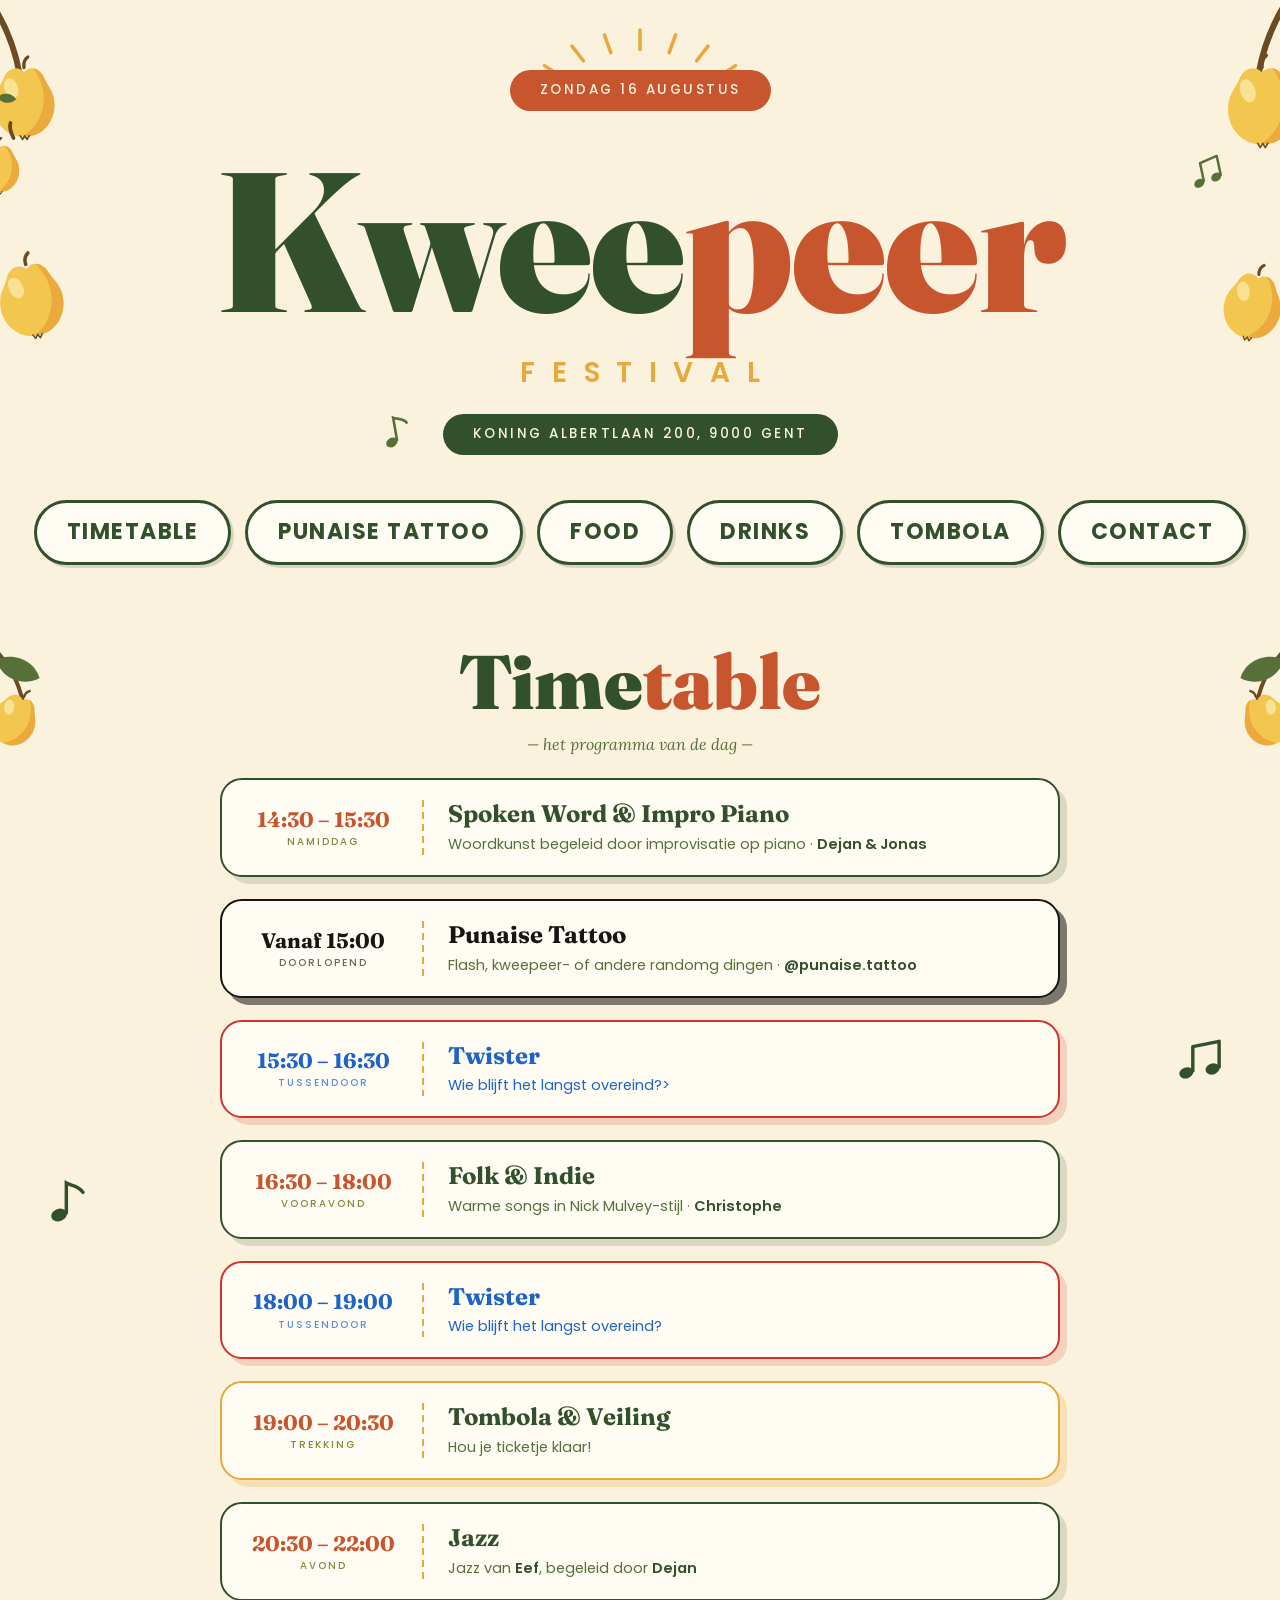
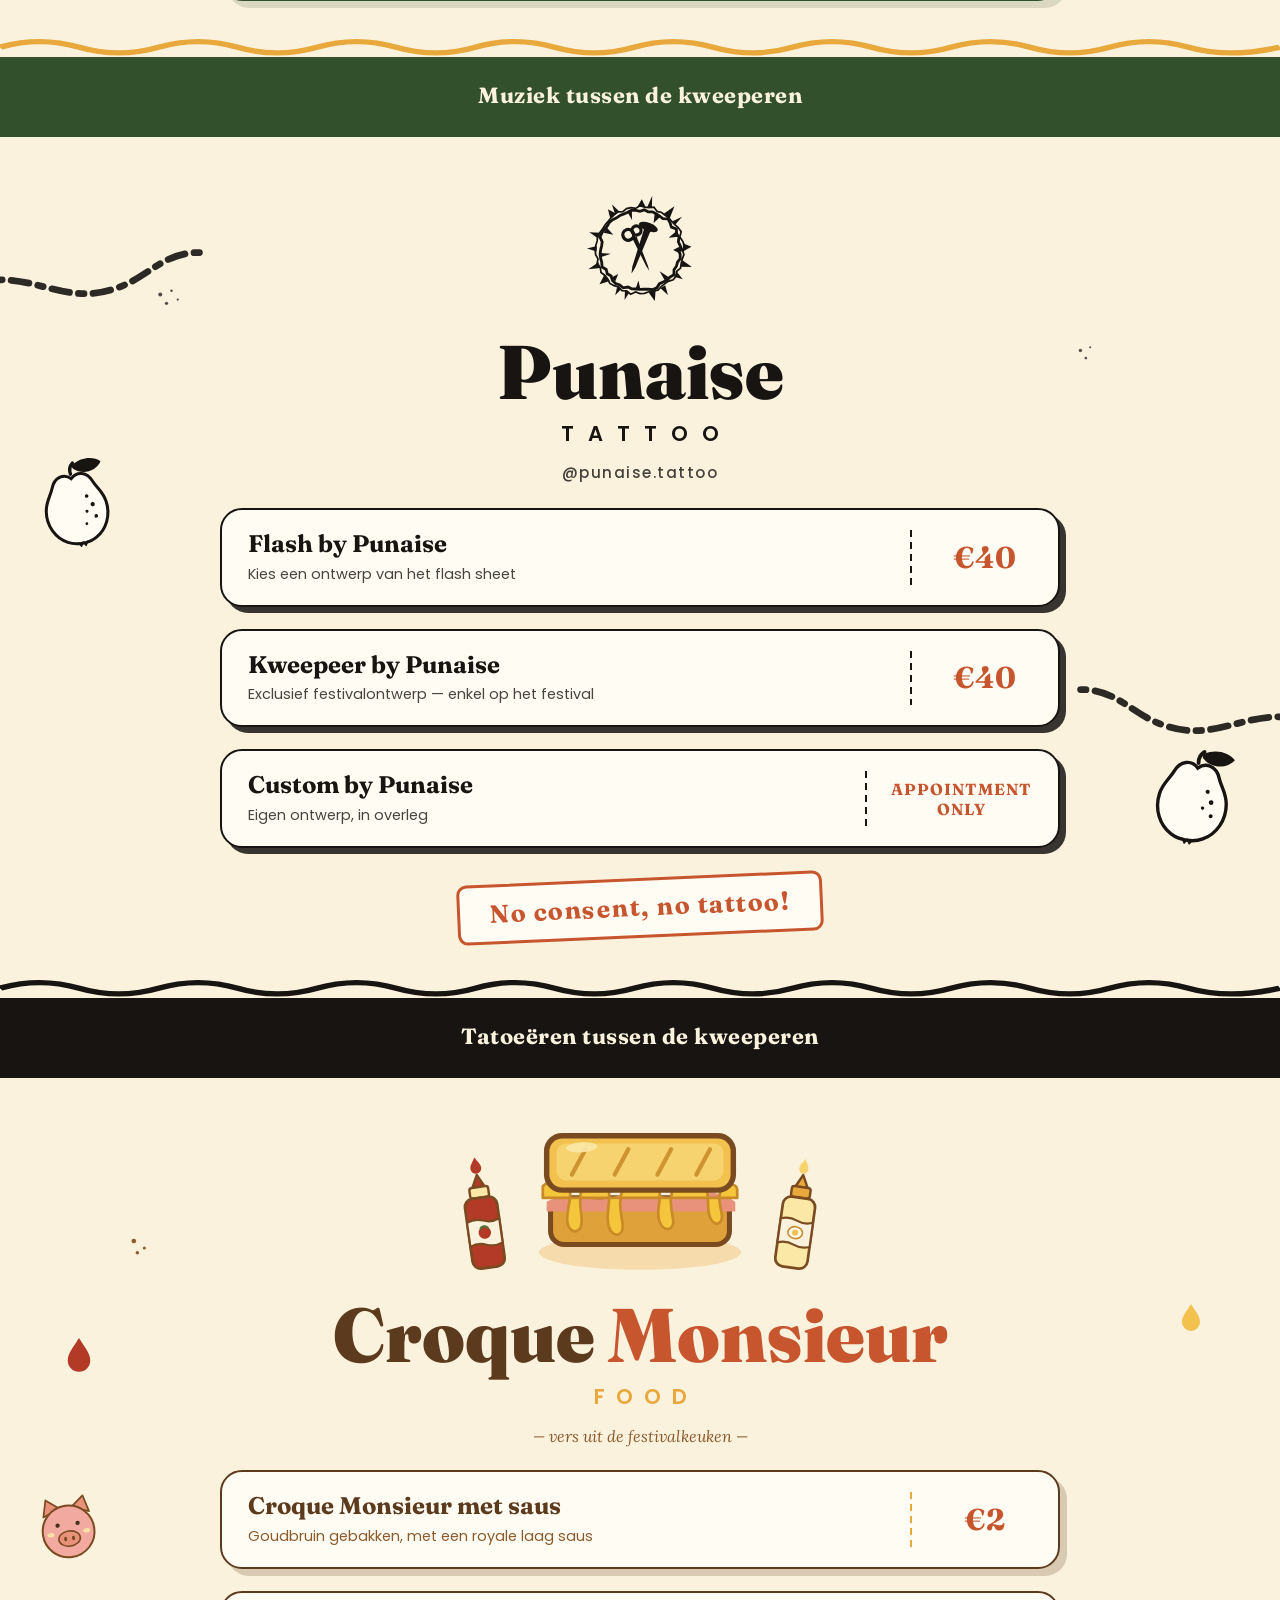
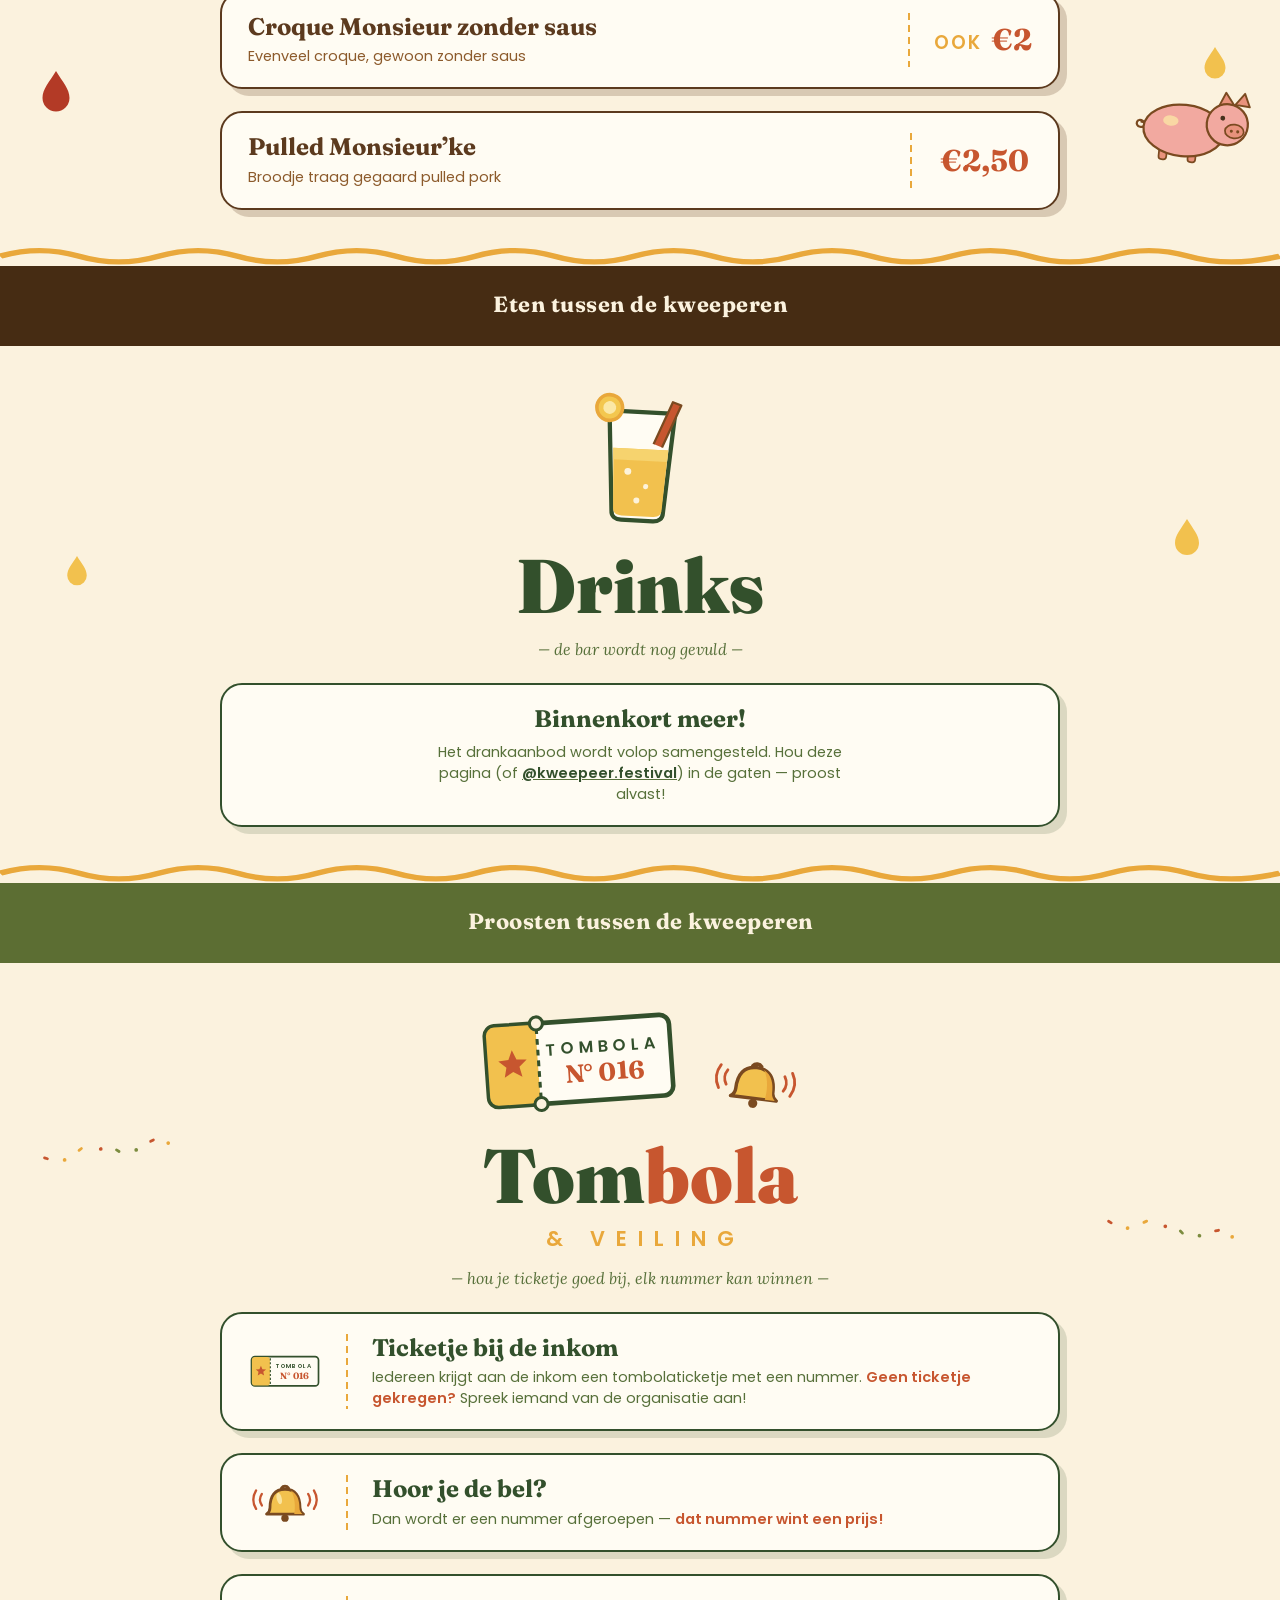
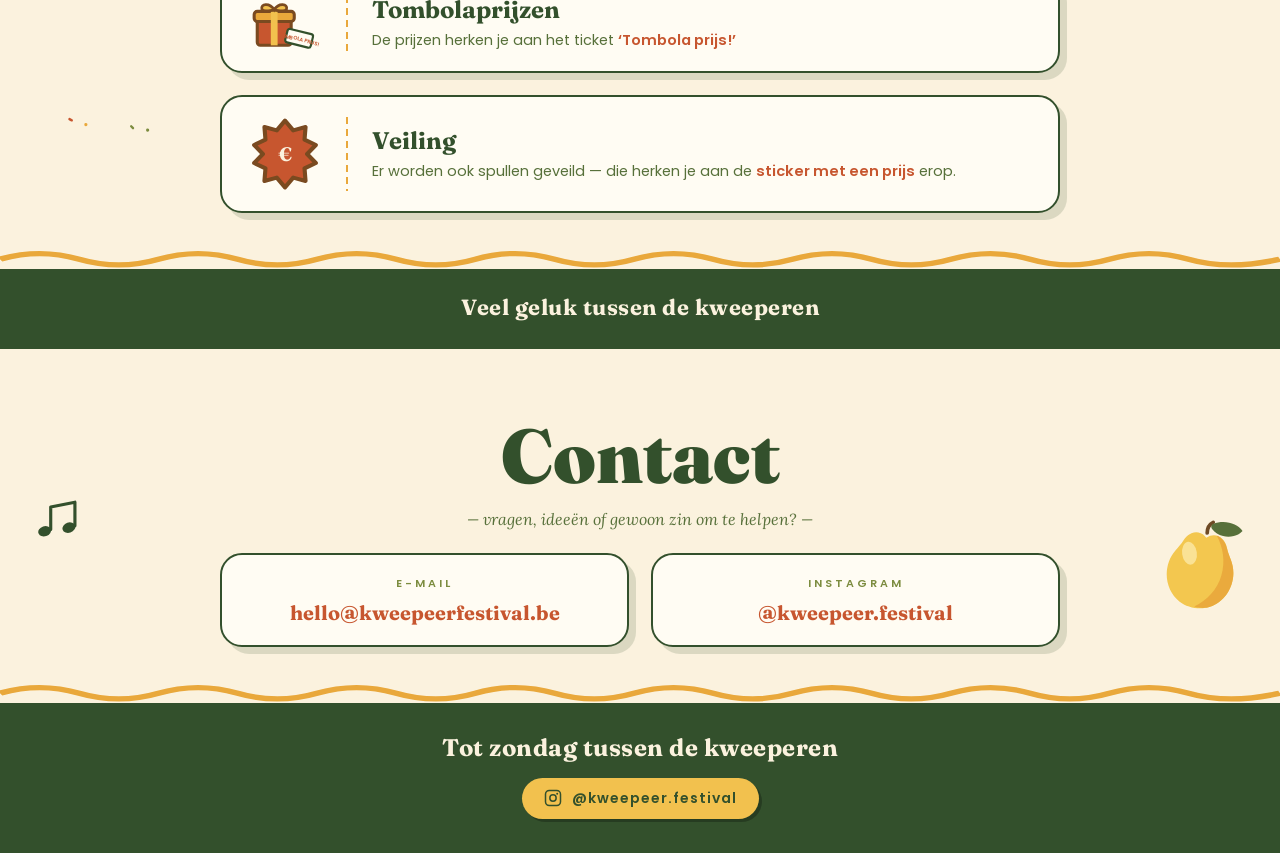
==== index.html @ 4f23da62 "email" ====
<!DOCTYPE html>
<html lang="nl">
<head>
<meta charset="UTF-8">
<meta name="viewport" content="width=device-width, initial-scale=1">
<title>Kweepeer Festival — Zondag 16 augustus · Gent</title>
<link rel="preconnect" href="https://fonts.googleapis.com">
<link rel="preconnect" href="https://fonts.gstatic.com" crossorigin>
<link href="https://fonts.googleapis.com/css2?family=Fraunces:opsz,wght@9..144,600;9..144,700;9..144,900&family=Lora:ital@0;1&family=Poppins:wght@400;500;600;700&display=swap" rel="stylesheet">
<link rel="stylesheet" href="css/style.css">
</head>
<body>

<!-- ===================== HERO (XRDS-stijl) ===================== -->
<div class="hero-xrds">

  <!-- hover-achtergrondscenes -->
  <div id="scenes" aria-hidden="true">
    <div class="scene" id="scene-timetable">
      <div class="vlek" style="left:0%; top:6%; width:16%">
        <svg viewBox="0 0 100 115">
          <path d="M50 14 C49 8 51 3 55 0" fill="none" stroke="#6E4A24" stroke-width="4.5" stroke-linecap="round"/>
          <path d="M50 20 C41 11 28 15 23 28 C19 38 12 44 10 57 C7 76 16 94 31 102 C42 108 58 108 69 102 C84 94 93 76 90 57 C88 44 81 38 77 28 C72 15 59 11 50 20 Z" fill="#F3C74F"/>
          <path d="M69 102 C84 94 93 76 90 57 C88 44 81 38 77 28 C74 21 68 16 62 15 C72 28 78 44 76 62 C74 80 64 95 50 105 C57 106 64 105 69 102 Z" fill="#E9A83B" opacity="0.9"/>
          <ellipse cx="33" cy="42" rx="9" ry="14" fill="#FBE8A6" opacity="0.8" transform="rotate(-18 33 42)"/>
          <path d="M55 2 C68 -6 84 -4 92 4 C84 16 66 18 55 8 C53 6 53 4 55 2 Z" fill="#57703A"/>
        </svg>
      </div>
      <div class="vlek" style="right:2%; top:10%; width:9%">
        <svg viewBox="0 0 38 32"><ellipse cx="5.5" cy="25" rx="5.4" ry="4.2" fill="#33502C" transform="rotate(-18 5.5 25)"/><ellipse cx="25.5" cy="22" rx="5.4" ry="4.2" fill="#33502C" transform="rotate(-18 25.5 22)"/><path d="M10.5 23.5 L10.5 5 L30.5 1 L30.5 20.5" fill="none" stroke="#33502C" stroke-width="2.6" stroke-linejoin="round" stroke-linecap="round"/></svg>
      </div>
    </div>
    <div class="scene" id="scene-tattoo">
      <div class="vlek" style="right:3%; top:8%; width:11%">
        <svg viewBox="-30 -30 60 60"><g class="wreath-hier"></g></svg>
      </div>
      <div class="vlek" style="left:-2%; top:56%; width:22%">
        <svg viewBox="0 0 120 60"><path d="M0 30 C26 22 40 40 64 32 C80 27 86 14 106 16" fill="none" stroke="#171412" stroke-width="3" stroke-linecap="round" stroke-dasharray="8 4 2.5 4"/></svg>
      </div>
    </div>
    <div class="scene" id="scene-food">
      <div class="vlek" style="left:1%; top:44%; width:17%">
        <svg viewBox="-4 0 108 76">
          <rect x="4" y="38" width="92" height="24" rx="7" fill="#DFA13A" stroke="#7A4A20" stroke-width="2.6"/>
          <path d="M2 40 C12 34 26 42 38 37 C52 32 66 42 80 36 C88 33 96 38 99 40 L99 45 L2 45 Z" fill="#E8927C"/>
          <path d="M0 32 C4 28 10 30 14 33 C15 40 11 47 13 52 C15 57 20 56 20 50 C20 44 18 39 20 34 L34 34 C35 41 32 47 34 53 C36 59 42 58 41 51 C40 45 39 39 41 34 L60 34 C61 40 58 45 60 50 C62 56 68 55 67 49 C66 43 65 38 67 34 L84 33 C86 38 84 43 86 48 C88 53 93 52 92 46 C91 41 90 37 92 33 C96 30 100 31 100 34 L100 38 L0 38 Z" fill="#F5C63C" stroke="#C98A28" stroke-width="1.4" stroke-linejoin="round"/>
          <rect x="2" y="6" width="96" height="28" rx="8" fill="#F2C14E" stroke="#7A4A20" stroke-width="2.8"/>
          <rect x="7" y="10" width="86" height="19" rx="5" fill="#F6D36E"/>
        </svg>
      </div>
      <div class="vlek" style="right:4%; top:8%; width:4.5%">
        <svg viewBox="-2 -10 34 88"><path d="M15 -7 C17 -3.5 19 -1.5 19 1 A4 4 0 1 1 11 1 C11 -1.5 13 -3.5 15 -7 Z" fill="#B33A26"/><path d="M15 6 L19.5 15 L10.5 15 Z" fill="#B33A26" stroke="#7A4A20" stroke-width="1.8" stroke-linejoin="round"/><rect x="8" y="15" width="14" height="8" rx="2" fill="#FBE8A6" stroke="#7A4A20" stroke-width="1.8"/><rect x="3" y="23" width="24" height="52" rx="6" fill="#B33A26" stroke="#7A4A20" stroke-width="2"/><path d="M3 40 Q9 37.5 15 40 T27 40 L27 58 Q21 60.5 15 58 T3 58 Z" fill="#FBF2DE" stroke="#7A4A20" stroke-width="1.6"/><circle cx="15" cy="49" r="4.6" fill="#B33A26"/></svg>
      </div>
    </div>
    <div class="scene" id="scene-drinks">
      <div class="vlek" style="right:3%; top:40%; width:9%">
        <svg viewBox="-10 -14 70 92"><path d="M2 0 L48 0 L43 70 C43 74 40 76 36 76 L14 76 C10 76 7 74 7 70 Z" fill="#FFFCF3" stroke="#33502C" stroke-width="3" stroke-linejoin="round"/><path d="M6 26 L44.5 26 L42 68 C42 71 40 73 36 73 L14 73 C10 73 8 71 8 68 Z" fill="#F2C14E"/><path d="M34 22 L46 -8 L52 -6 L40 24" fill="#C7562F" stroke="#7A4A20" stroke-width="1.6" stroke-linejoin="round"/></svg>
      </div>
      <div class="vlek" style="left:5%; top:16%; width:3%">
        <svg viewBox="-8 0 16 22"><path d="M0 0 C3 5 6 8 6 12 A6 6 0 1 1 -6 12 C-6 8 -3 5 0 0 Z" fill="#F2C14E"/></svg>
      </div>
    </div>
    <div class="scene" id="scene-prizes">
      <div class="vlek" style="left:1%; top:10%; width:15%; transform:rotate(-5deg)">
        <svg viewBox="-4 -6 104 54"><rect x="0" y="0" width="96" height="42" rx="5" fill="#FFFCF3" stroke="#33502C" stroke-width="2.4"/><rect x="0.6" y="0.6" width="26" height="40.8" rx="4.4" fill="#F2C14E"/><line x1="27" y1="2.5" x2="27" y2="39.5" stroke="#33502C" stroke-width="1.6" stroke-dasharray="3 2.6"/><path d="M13.5 13 L15.6 18 L20.9 18.4 L16.9 21.9 L18.1 27.1 L13.5 24.3 L8.9 27.1 L10.1 21.9 L6.1 18.4 L11.4 18 Z" fill="#C7562F"/><text x="61" y="17" text-anchor="middle" font-family="Poppins, sans-serif" font-weight="600" font-size="8.5" letter-spacing="2.5" fill="#33502C">TOMBOLA</text><text x="61" y="32" text-anchor="middle" font-family="Fraunces, serif" font-weight="700" font-size="13" fill="#C7562F">N&#176; 016</text></svg>
      </div>
      <div class="vlek" style="right:3%; top:52%; width:8%; transform:rotate(8deg)">
        <svg viewBox="-32 -10 64 40"><path d="M-13 14 C-13 4 -9 -2 0 -2 C9 -2 13 4 13 14 C13 17 14.5 18.5 16 19.5 L-16 19.5 C-14.5 18.5 -13 17 -13 14 Z" fill="#F2C14E" stroke="#7A4A20" stroke-width="2.4" stroke-linejoin="round"/><circle cx="0" cy="23" r="3.2" fill="#7A4A20"/><g stroke="#C7562F" stroke-width="2" stroke-linecap="round" fill="none"><path d="M-20 2 C-22 5 -22 9 -20 12"/><path d="M20 2 C22 5 22 9 20 12"/></g></svg>
      </div>
    </div>
    <div class="scene" id="scene-contact">
      <div class="vlek" style="right:2%; top:12%; width:11%">
        <svg viewBox="0 0 90 60"><rect x="2" y="6" width="86" height="52" rx="8" fill="#FFFCF3" stroke="#33502C" stroke-width="3"/><path d="M4 10 L45 38 L86 10" fill="none" stroke="#33502C" stroke-width="3" stroke-linejoin="round"/><circle cx="76" cy="10" r="9" fill="#C7562F"/><text x="76" y="13.6" text-anchor="middle" font-family="Poppins, sans-serif" font-weight="600" font-size="10" fill="#FBF2DE">1</text></svg>
      </div>
    </div>
  </div>

  <!-- vaste affichedecoraties in de hero -->
  <div class="deco" style="left:-30px; top:-18px; width:150px"><svg viewBox="0 0 200 330">
<path d="M8 0 C38 36 58 78 66 122" fill="none" stroke="#6E4A24" stroke-width="8" stroke-linecap="round"/>
<path d="M34 44 C18 22 -8 20 -18 34 C-6 56 24 62 38 50 C41 47 40 46 34 44 Z" fill="#57703A"/>
<path d="M30 46 C14 32 -4 30 -14 36" fill="none" stroke="#33502C" stroke-width="2.4" stroke-linecap="round" opacity="0.6"/>
<g transform="translate(22 100) scale(1.0)"><path d="M50 14 C49 8 51 3 55 0" fill="none" stroke="#6E4A24" stroke-width="4.5" stroke-linecap="round"/>
<path d="M50 20 C41 11 28 15 23 28 C19 38 12 44 10 57 C7 76 16 94 31 102 C42 108 58 108 69 102 C84 94 93 76 90 57 C88 44 81 38 77 28 C72 15 59 11 50 20 Z" fill="#F3C74F"/>
<path d="M69 102 C84 94 93 76 90 57 C88 44 81 38 77 28 C74 21 68 16 62 15 C72 28 78 44 76 62 C74 80 64 95 50 105 C57 106 64 105 69 102 Z" fill="#E9A83B" opacity="0.9"/>
<ellipse cx="33" cy="42" rx="9" ry="14" fill="#FBE8A6" opacity="0.8" transform="rotate(-18 33 42)"/>
<path d="M45 105 L48 110 L51 105 L54 110 L57 105" fill="none" stroke="#6E4A24" stroke-width="2" stroke-linecap="round" stroke-linejoin="round"/></g>
<path d="M58 208 C54 200 52 194 54 188" fill="none" stroke="#6E4A24" stroke-width="5" stroke-linecap="round"/>
<g transform="translate(38 152) rotate(8) scale(0.34)"><path d="M0 0 C14 -12 34 -10 44 2 C34 16 12 18 0 6 C-2 4 -2 2 0 0 Z" fill="#57703A" transform="scale(1.6)"/></g>
<g transform="translate(4 208) scale(0.68)"><path d="M50 14 C49 8 51 3 55 0" fill="none" stroke="#6E4A24" stroke-width="4.5" stroke-linecap="round"/>
<path d="M50 20 C41 11 28 15 23 28 C19 38 12 44 10 57 C7 76 16 94 31 102 C42 108 58 108 69 102 C84 94 93 76 90 57 C88 44 81 38 77 28 C72 15 59 11 50 20 Z" fill="#F3C74F"/>
<path d="M69 102 C84 94 93 76 90 57 C88 44 81 38 77 28 C74 21 68 16 62 15 C72 28 78 44 76 62 C74 80 64 95 50 105 C57 106 64 105 69 102 Z" fill="#E9A83B" opacity="0.9"/>
<ellipse cx="33" cy="42" rx="9" ry="14" fill="#FBE8A6" opacity="0.8" transform="rotate(-18 33 42)"/>
<path d="M45 105 L48 110 L51 105 L54 110 L57 105" fill="none" stroke="#6E4A24" stroke-width="2" stroke-linecap="round" stroke-linejoin="round"/></g>
</svg></div>
  <div class="deco" style="right:-30px; top:-22px; width:155px"><svg viewBox="0 0 200 330">
<path d="M192 0 C162 36 142 78 134 122" fill="none" stroke="#6E4A24" stroke-width="8" stroke-linecap="round"/>
<path d="M166 44 C182 22 208 20 218 34 C206 56 176 62 162 50 C159 47 160 46 166 44 Z" fill="#57703A"/>
<g transform="translate(84 100) scale(1.08)"><path d="M50 14 C49 8 51 3 55 0" fill="none" stroke="#6E4A24" stroke-width="4.5" stroke-linecap="round"/>
<path d="M50 20 C41 11 28 15 23 28 C19 38 12 44 10 57 C7 76 16 94 31 102 C42 108 58 108 69 102 C84 94 93 76 90 57 C88 44 81 38 77 28 C72 15 59 11 50 20 Z" fill="#F3C74F"/>
<path d="M69 102 C84 94 93 76 90 57 C88 44 81 38 77 28 C74 21 68 16 62 15 C72 28 78 44 76 62 C74 80 64 95 50 105 C57 106 64 105 69 102 Z" fill="#E9A83B" opacity="0.9"/>
<ellipse cx="33" cy="42" rx="9" ry="14" fill="#FBE8A6" opacity="0.8" transform="rotate(-18 33 42)"/>
<path d="M45 105 L48 110 L51 105 L54 110 L57 105" fill="none" stroke="#6E4A24" stroke-width="2" stroke-linecap="round" stroke-linejoin="round"/></g>
<g transform="translate(44 236) rotate(-12) scale(1.15)">
  <ellipse cx="6" cy="27" rx="6" ry="4.6" fill="#57703A" transform="rotate(-20 6 27)"/>
  <ellipse cx="26" cy="24" rx="6" ry="4.6" fill="#57703A" transform="rotate(-20 26 24)"/>
  <path d="M11.5 25.5 L11.5 5 L31.5 1 L31.5 22.5" fill="none" stroke="#57703A" stroke-width="2.8" stroke-linejoin="round" stroke-linecap="round"/>
</g>
</svg></div>
  <div class="deco" style="left:30%; top:72%; width:30px; transform:rotate(-10deg)"><svg viewBox="0 0 30 34"><ellipse cx="6" cy="27" rx="6" ry="4.6" fill="#57703A" transform="rotate(-20 6 27)"/><path d="M11.5 25.5 L11.5 3 C15 5 21 5 24 10" fill="none" stroke="#57703A" stroke-width="2.6" stroke-linecap="round"/></svg></div>

<div class="hero-pill-blok">
    <svg class="zon deco" viewBox="0 0 210 64" aria-hidden="true">
<g stroke="#E9A83B" stroke-width="2.2" stroke-linecap="round">
<line x1="105" y1="2" x2="105" y2="14"/>
<line x1="83" y1="5" x2="87" y2="16"/>
<line x1="127" y1="5" x2="123" y2="16"/>
<line x1="63" y1="12" x2="70" y2="21"/>
<line x1="147" y1="12" x2="140" y2="21"/>
<line x1="46" y1="24" x2="55" y2="30"/>
<line x1="164" y1="24" x2="155" y2="30"/>
<line x1="36" y1="42" x2="46" y2="46"/>
<line x1="174" y1="42" x2="164" y2="46"/>
</g>
</svg>
    <div class="hero-pill">Zondag 16 augustus</div>
  </div>

  <div class="deco" style="left:-8px; top:44%; width:78px; transform:rotate(-9deg)"><svg viewBox="0 0 100 115"><path d="M50 14 C49 8 51 3 55 0" fill="none" stroke="#6E4A24" stroke-width="4.5" stroke-linecap="round"/>
<path d="M50 20 C41 11 28 15 23 28 C19 38 12 44 10 57 C7 76 16 94 31 102 C42 108 58 108 69 102 C84 94 93 76 90 57 C88 44 81 38 77 28 C72 15 59 11 50 20 Z" fill="#F3C74F"/>
<path d="M69 102 C84 94 93 76 90 57 C88 44 81 38 77 28 C74 21 68 16 62 15 C72 28 78 44 76 62 C74 80 64 95 50 105 C57 106 64 105 69 102 Z" fill="#E9A83B" opacity="0.9"/>
<ellipse cx="33" cy="42" rx="9" ry="14" fill="#FBE8A6" opacity="0.8" transform="rotate(-18 33 42)"/>
<path d="M45 105 L48 110 L51 105 L54 110 L57 105" fill="none" stroke="#6E4A24" stroke-width="2" stroke-linecap="round" stroke-linejoin="round"/></svg></div>
  <div class="deco" style="right:-8px; top:46%; width:70px; transform:rotate(11deg)"><svg viewBox="0 0 100 115"><path d="M50 14 C49 8 51 3 55 0" fill="none" stroke="#6E4A24" stroke-width="4.5" stroke-linecap="round"/>
<path d="M50 20 C41 11 28 15 23 28 C19 38 12 44 10 57 C7 76 16 94 31 102 C42 108 58 108 69 102 C84 94 93 76 90 57 C88 44 81 38 77 28 C72 15 59 11 50 20 Z" fill="#F3C74F"/>
<path d="M69 102 C84 94 93 76 90 57 C88 44 81 38 77 28 C74 21 68 16 62 15 C72 28 78 44 76 62 C74 80 64 95 50 105 C57 106 64 105 69 102 Z" fill="#E9A83B" opacity="0.9"/>
<ellipse cx="33" cy="42" rx="9" ry="14" fill="#FBE8A6" opacity="0.8" transform="rotate(-18 33 42)"/>
<path d="M45 105 L48 110 L51 105 L54 110 L57 105" fill="none" stroke="#6E4A24" stroke-width="2" stroke-linecap="round" stroke-linejoin="round"/></svg></div>
  <!-- megalogo -->
  <a class="logo-mega" href="index.html" aria-label="Kweepeer Festival">
    <span class="woord">Kwee<span class="peer">peer</span></span>
    <span class="fest">Festival</span>
  </a>

  <div class="hero-pill-blok adres-blok">
    <div class="hero-pill">Koning Albertlaan 200, 9000 Gent</div>
  </div>

  <!-- pillenmenu -->
  <nav class="menu-xl">
    <a href="#timetable" data-scene="scene-timetable">Timetable</a>
    <a href="#tattoo" data-scene="scene-tattoo">Punaise Tattoo</a>
    <a href="#food" data-scene="scene-food">Food</a>
    <a href="#drinks" data-scene="scene-drinks">Drinks</a>
    <a href="#prizes" data-scene="scene-prizes">Tombola</a>
    <a href="#contact" data-scene="scene-contact">Contact</a>
  </nav>
</div>

<!-- ===================== TIMETABLE ===================== -->
<section class="sectie" id="timetable">
  <div class="deco" style="left:-18px; top:60px; width:150px">
    <svg viewBox="0 0 150 130"><g transform="translate(4 6) rotate(24)">
      <path d="M0 0 C24 7 46 22 60 43" fill="none" stroke="#6E4A24" stroke-width="4" stroke-linecap="round"/>
      <path d="M20 10 C34 -2 54 0 64 12 C54 26 32 28 20 16 C18 14 18 12 20 10 Z" fill="#57703A"/>
      <g transform="translate(30 28) scale(0.55)">
        <path d="M50 14 C49 8 51 3 55 0" fill="none" stroke="#6E4A24" stroke-width="4.5" stroke-linecap="round"/>
        <path d="M50 20 C41 11 28 15 23 28 C19 38 12 44 10 57 C7 76 16 94 31 102 C42 108 58 108 69 102 C84 94 93 76 90 57 C88 44 81 38 77 28 C72 15 59 11 50 20 Z" fill="#F3C74F"/>
        <path d="M69 102 C84 94 93 76 90 57 C88 44 81 38 77 28 C74 21 68 16 62 15 C72 28 78 44 76 62 C74 80 64 95 50 105 C57 106 64 105 69 102 Z" fill="#E9A83B" opacity="0.9"/>
        <ellipse cx="33" cy="42" rx="9" ry="14" fill="#FBE8A6" opacity="0.8" transform="rotate(-18 33 42)"/>
      </g>
    </g></svg>
  </div>
  <div class="deco" style="right:-18px; top:60px; width:150px; transform:scaleX(-1)">
    <svg viewBox="0 0 150 130"><g transform="translate(4 6) rotate(24)">
      <path d="M0 0 C24 7 46 22 60 43" fill="none" stroke="#6E4A24" stroke-width="4" stroke-linecap="round"/>
      <path d="M20 10 C34 -2 54 0 64 12 C54 26 32 28 20 16 C18 14 18 12 20 10 Z" fill="#57703A"/>
      <g transform="translate(30 28) scale(0.55)">
        <path d="M50 14 C49 8 51 3 55 0" fill="none" stroke="#6E4A24" stroke-width="4.5" stroke-linecap="round"/>
        <path d="M50 20 C41 11 28 15 23 28 C19 38 12 44 10 57 C7 76 16 94 31 102 C42 108 58 108 69 102 C84 94 93 76 90 57 C88 44 81 38 77 28 C72 15 59 11 50 20 Z" fill="#F3C74F"/>
        <path d="M69 102 C84 94 93 76 90 57 C88 44 81 38 77 28 C74 21 68 16 62 15 C72 28 78 44 76 62 C74 80 64 95 50 105 C57 106 64 105 69 102 Z" fill="#E9A83B" opacity="0.9"/>
        <ellipse cx="33" cy="42" rx="9" ry="14" fill="#FBE8A6" opacity="0.8" transform="rotate(-18 33 42)"/>
      </g>
    </g></svg>
  </div>
  <div class="deco" style="left:4%; top:52%; width:40px">
    <svg viewBox="0 0 30 34"><ellipse cx="6" cy="27" rx="6" ry="4.6" fill="#33502C" transform="rotate(-20 6 27)"/><path d="M11.5 25.5 L11.5 3 C15 5 21 5 24 10" fill="none" stroke="#33502C" stroke-width="2.6" stroke-linecap="round"/></svg>
  </div>
  <div class="deco" style="right:4%; top:40%; width:50px">
    <svg viewBox="0 0 38 32"><ellipse cx="5.5" cy="25" rx="5.4" ry="4.2" fill="#33502C" transform="rotate(-18 5.5 25)"/><ellipse cx="25.5" cy="22" rx="5.4" ry="4.2" fill="#33502C" transform="rotate(-18 25.5 22)"/><path d="M10.5 23.5 L10.5 5 L30.5 1 L30.5 20.5" fill="none" stroke="#33502C" stroke-width="2.6" stroke-linejoin="round" stroke-linecap="round"/></svg>
  </div>

  <div class="page-head">
    <h1>Time<span class="accent">table</span></h1>
    <div class="tagline">— het programma van de dag —</div>
  </div>

  <div class="sectie-inhoud">
    <div class="kaart">
      <div class="tijd">14:30 &ndash; 15:30<small>Namiddag</small></div>
      <div class="scheiding"></div>
      <div>
        <h2>Spoken Word &amp; Impro Piano</h2>
        <p>Woordkunst begeleid door improvisatie op piano &middot; <b>Dejan &amp; Jonas</b></p>
      </div>
    </div>


    <div class="kaart kaart-punaise">
      <div class="tijd">Vanaf 15:00<small>Doorlopend</small></div>
      <div class="scheiding"></div>
      <div>
        <h2>Punaise Tattoo</h2>
        <p>Flash, kweepeer- of andere randomg dingen &middot; <b>@punaise.tattoo</b></p>
      </div>
    </div>

    <div class="kaart kaart-twister">
      <div class="tijd">15:30 &ndash; 16:30<small>Tussendoor</small></div>
      <div class="scheiding"></div>
      <div>
        <h2>Twister</h2>
        <p>Wie blijft het langst overeind?></p>
      </div>
    </div>

    <div class="kaart">
      <div class="tijd">16:30 &ndash; 18:00<small>Vooravond</small></div>
      <div class="scheiding"></div>
      <div>
        <h2>Folk &amp; Indie</h2>
        <p>Warme songs in Nick Mulvey-stijl &middot; <b>Christophe</b></p>
      </div>
    </div>

    <div class="kaart kaart-twister">
      <div class="tijd">18:00 &ndash; 19:00<small>Tussendoor</small></div>
      <div class="scheiding"></div>
      <div>
        <h2>Twister</h2>
        <p>Wie blijft het langst overeind?</p>
      </div>
    </div>

    <div class="kaart kaart-tombola">
      <div class="tijd">19:00 &ndash; 20:30<small>Trekking</small></div>
      <div class="scheiding"></div>
      <div>
        <h2>Tombola &amp; Veiling</h2>
        <p>Hou je ticketje klaar!</p>
      </div>
    </div>

    <div class="kaart">
      <div class="tijd">20:30 &ndash; 22:00<small>Avond</small></div>
      <div class="scheiding"></div>
      <div>
        <h2>Jazz</h2>
        <p>Jazz van <b>Eef</b>, begeleid door <b>Dejan</b></p>
      </div>
    </div>
  </div>

  <svg class="golf" viewBox="0 0 210 8" preserveAspectRatio="none"><path d="M0 5 Q 6.5 1.5 13 5 T 26 5 T 39 5 T 52 5 T 65 5 T 78 5 T 91 5 T 104 5 T 117 5 T 130 5 T 143 5 T 156 5 T 169 5 T 182 5 T 195 5 T 210 5" fill="none" stroke="#E9A83B" stroke-width="1.6"/></svg>
  <div class="band band-groen"><div class="groot">Muziek tussen de kweeperen</div></div>
</section>

<!-- ===================== PUNAISE TATTOO ===================== -->
<section class="sectie sectie-ink" id="tattoo">
  <div class="deco" style="left:-30px; top:80px; width:270px; opacity:.9">
    <svg viewBox="0 0 120 60"><path d="M0 30 C26 22 40 40 64 32 C80 27 86 14 106 16" fill="none" stroke="#171412" stroke-width="3" stroke-linecap="round" stroke-dasharray="8 4 2.5 4"/></svg>
  </div>
  <div class="deco" style="right:-30px; top:55%; width:270px; transform:scaleX(-1); opacity:.9">
    <svg viewBox="0 0 120 60"><path d="M0 30 C26 22 40 40 64 32 C80 27 86 14 106 16" fill="none" stroke="#171412" stroke-width="3" stroke-linecap="round" stroke-dasharray="8 4 2.5 4"/></svg>
  </div>
  <div class="deco" style="left:2.5%; top:34%; width:88px; transform:rotate(-10deg)">
    <svg viewBox="-8 -8 116 128"><path d="M50 14 C49 8 51 3 55 0" fill="none" stroke="#171412" stroke-width="4.5" stroke-linecap="round"/><path d="M50 20 C41 11 28 15 23 28 C19 38 12 44 10 57 C7 76 16 94 31 102 C42 108 58 108 69 102 C84 94 93 76 90 57 C88 44 81 38 77 28 C72 15 59 11 50 20 Z" fill="#FFFCF3" stroke="#171412" stroke-width="4"/><circle cx="66" cy="46" r="2.4" fill="#171412"/><circle cx="72" cy="58" r="2.8" fill="#171412"/><circle cx="63" cy="66" r="2" fill="#171412"/><circle cx="74" cy="74" r="2.4" fill="#171412"/><circle cx="60" cy="82" r="1.8" fill="#171412"/><path d="M45 105 L48 110 L51 105 L54 110 L57 105" fill="none" stroke="#171412" stroke-width="2" stroke-linecap="round" stroke-linejoin="round"/><path d="M55 2 C68 -6 84 -4 92 4 C84 16 66 18 55 8 C53 6 53 4 55 2 Z" fill="#171412"/></svg>
  </div>
  <div class="deco" style="right:3%; bottom:24%; width:98px; transform:rotate(9deg)">
    <svg viewBox="-8 -8 116 128"><path d="M50 14 C49 8 51 3 55 0" fill="none" stroke="#171412" stroke-width="4.5" stroke-linecap="round"/><path d="M50 20 C41 11 28 15 23 28 C19 38 12 44 10 57 C7 76 16 94 31 102 C42 108 58 108 69 102 C84 94 93 76 90 57 C88 44 81 38 77 28 C72 15 59 11 50 20 Z" fill="#FFFCF3" stroke="#171412" stroke-width="4"/><circle cx="66" cy="46" r="2.4" fill="#171412"/><circle cx="72" cy="58" r="2.8" fill="#171412"/><circle cx="63" cy="66" r="2" fill="#171412"/><circle cx="74" cy="74" r="2.4" fill="#171412"/><path d="M45 105 L48 110 L51 105 L54 110 L57 105" fill="none" stroke="#171412" stroke-width="2" stroke-linecap="round" stroke-linejoin="round"/><path d="M55 2 C68 -6 84 -4 92 4 C84 16 66 18 55 8 C53 6 53 4 55 2 Z" fill="#171412"/></svg>
  </div>
  <div class="deco" style="left:12%; top:16%; width:30px; opacity:.75">
    <svg viewBox="0 0 24 24"><circle cx="5" cy="6" r="1.6" fill="#171412"/><circle cx="14" cy="3" r="1" fill="#171412"/><circle cx="10" cy="13" r="1.3" fill="#171412"/><circle cx="19" cy="10" r="0.9" fill="#171412"/></svg>
  </div>
  <div class="deco" style="right:14%; top:22%; width:26px; opacity:.7">
    <svg viewBox="0 0 24 24"><circle cx="5" cy="6" r="1.6" fill="#171412"/><circle cx="14" cy="3" r="1" fill="#171412"/><circle cx="10" cy="13" r="1.3" fill="#171412"/></svg>
  </div>

  <div class="wreath-slot">
    <svg viewBox="-30 -30 60 60"><g class="wreath-hier"></g></svg>
  </div>
  <div class="page-head" style="padding-top:0">
    <h1>Punaise</h1>
    <div class="sub">Tattoo</div>
    <div class="handle">@punaise.tattoo</div>
  </div>

  <div class="sectie-inhoud">
    <div class="kaart">
      <div style="flex:1">
        <h2>Flash by Punaise</h2>
        <p>Kies een ontwerp van het flash sheet</p>
      </div>
      <div class="scheiding"></div>
      <div class="prijs">&euro;40</div>
    </div>
    <div class="kaart">
      <div style="flex:1">
        <h2>Kweepeer by Punaise</h2>
        <p>Exclusief festivalontwerp &mdash; enkel op het festival</p>
      </div>
      <div class="scheiding"></div>
      <div class="prijs">&euro;40</div>
    </div>
    <div class="kaart">
      <div style="flex:1">
        <h2>Custom by Punaise</h2>
        <p>Eigen ontwerp, in overleg</p>
      </div>
      <div class="scheiding"></div>
      <div class="prijs" style="font-size:16px; letter-spacing:1px; text-transform:uppercase;">appointment<br>only</div>
    </div>
    <div class="stempel-rij">
      <div class="stempel">No consent, no tattoo!</div>
    </div>
  </div>

  <svg class="golf" viewBox="0 0 210 8" preserveAspectRatio="none"><path d="M0 5 Q 6.5 1.5 13 5 T 26 5 T 39 5 T 52 5 T 65 5 T 78 5 T 91 5 T 104 5 T 117 5 T 130 5 T 143 5 T 156 5 T 169 5 T 182 5 T 195 5 T 210 5" fill="none" stroke="#171412" stroke-width="1.6"/></svg>
  <div class="band band-ink"><div class="groot">Tatoe&euml;ren tussen de kweeperen</div></div>
</section>

<!-- ===================== FOOD ===================== -->
<section class="sectie sectie-food" id="food">
  <div class="deco" style="left:2.5%; top:48%; width:72px; transform:rotate(-8deg)"><svg viewBox="0 0 100 92">
<path d="M18 28 L24 5 L42 19 Z" fill="#E8927C" stroke="#7A4A20" stroke-width="2.4" stroke-linejoin="round"/>
<path d="M82 28 L76 5 L58 19 Z" fill="#E8927C" stroke="#7A4A20" stroke-width="2.4" stroke-linejoin="round"/>
<circle cx="50" cy="52" r="36" fill="#F2A9A0" stroke="#7A4A20" stroke-width="2.8"/>
<ellipse cx="50" cy="62" rx="15" ry="10.5" fill="#E8927C" stroke="#7A4A20" stroke-width="2.2"/>
<ellipse cx="44.5" cy="62" rx="2.2" ry="3.2" fill="#7A4A20"/>
<ellipse cx="55.5" cy="62" rx="2.2" ry="3.2" fill="#7A4A20"/>
<circle cx="36" cy="42" r="3" fill="#46311C"/>
<circle cx="64" cy="42" r="3" fill="#46311C"/>
<ellipse cx="25" cy="54" rx="5" ry="3" fill="#FBE8A6" opacity="0.9"/>
<ellipse cx="75" cy="54" rx="5" ry="3" fill="#FBE8A6" opacity="0.9"/>
</svg></div>
  <div class="deco" style="right:2%; bottom:20%; width:120px; transform:rotate(6deg)"><svg viewBox="0 0 140 100">
<path d="M10 46 C2 42 0 52 7 53 C13 54 14 46 8 47" fill="none" stroke="#7A4A20" stroke-width="2.6" stroke-linecap="round"/>
<rect x="32" y="72" width="9" height="16" rx="3.5" fill="#E8927C" stroke="#7A4A20" stroke-width="2"/>
<rect x="66" y="72" width="9" height="16" rx="3.5" fill="#E8927C" stroke="#7A4A20" stroke-width="2"/>
<ellipse cx="58" cy="52" rx="47" ry="30" fill="#F2A9A0" stroke="#7A4A20" stroke-width="2.6"/>
<path d="M96 20 L103 3 L114 17 Z" fill="#E8927C" stroke="#7A4A20" stroke-width="2.2" stroke-linejoin="round"/>
<path d="M115 16 L125 2 L132 17 Z" fill="#E8927C" stroke="#7A4A20" stroke-width="2.2" stroke-linejoin="round"/>
<circle cx="108" cy="40" r="24" fill="#F2A9A0" stroke="#7A4A20" stroke-width="2.6"/>
<ellipse cx="117" cy="47" rx="11" ry="8" fill="#E8927C" stroke="#7A4A20" stroke-width="2"/>
<circle cx="113.5" cy="47" r="1.8" fill="#7A4A20"/>
<circle cx="121" cy="47" r="1.8" fill="#7A4A20"/>
<circle cx="102" cy="33" r="2.8" fill="#46311C"/>
<ellipse cx="42" cy="42" rx="9" ry="6" fill="#FBE8A6" opacity="0.75"/>
</svg></div>
  <div class="deco" style="left:5%; top:30%; width:30px">
    <svg viewBox="-8 0 16 22"><path d="M0 0 C3 5 6 8 6 12 A6 6 0 1 1 -6 12 C-6 8 -3 5 0 0 Z" fill="#B33A26"/></svg>
  </div>
  <div class="deco" style="right:6%; top:26%; width:24px">
    <svg viewBox="-8 0 16 22"><path d="M0 0 C3 5 6 8 6 12 A6 6 0 1 1 -6 12 C-6 8 -3 5 0 0 Z" fill="#F2C14E"/></svg>
  </div>
  <div class="deco" style="left:3%; bottom:26%; width:36px">
    <svg viewBox="-8 0 16 22"><path d="M0 0 C3 5 6 8 6 12 A6 6 0 1 1 -6 12 C-6 8 -3 5 0 0 Z" fill="#B33A26"/></svg>
  </div>
  <div class="deco" style="right:4%; bottom:30%; width:28px">
    <svg viewBox="-8 0 16 22"><path d="M0 0 C3 5 6 8 6 12 A6 6 0 1 1 -6 12 C-6 8 -3 5 0 0 Z" fill="#F2C14E"/></svg>
  </div>
  <div class="deco" style="left:10%; top:18%; width:28px">
    <svg viewBox="0 0 24 20"><circle cx="5" cy="6" r="2" fill="#8C5A2B"/><circle cx="14" cy="12" r="1.3" fill="#8C5A2B"/><circle cx="8" cy="16" r="1.5" fill="#8C5A2B"/></svg>
  </div>

  <div class="illu-strook">
    <svg style="width:46px; transform:rotate(-8deg)" viewBox="-2 -10 34 88"><path d="M15 -7 C17 -3.5 19 -1.5 19 1 A4 4 0 1 1 11 1 C11 -1.5 13 -3.5 15 -7 Z" fill="#B33A26"/><path d="M15 6 L19.5 15 L10.5 15 Z" fill="#B33A26" stroke="#7A4A20" stroke-width="1.8" stroke-linejoin="round"/><rect x="8" y="15" width="14" height="8" rx="2" fill="#FBE8A6" stroke="#7A4A20" stroke-width="1.8"/><rect x="3" y="23" width="24" height="52" rx="6" fill="#B33A26" stroke="#7A4A20" stroke-width="2"/><path d="M3 40 Q9 37.5 15 40 T27 40 L27 58 Q21 60.5 15 58 T3 58 Z" fill="#FBF2DE" stroke="#7A4A20" stroke-width="1.6"/><circle cx="15" cy="49" r="4.6" fill="#B33A26"/><path d="M12.5 45.5 C13.5 44 16.5 44 17.5 45.5" fill="none" stroke="#57703A" stroke-width="1.8" stroke-linecap="round"/></svg>
    <svg style="width:210px" viewBox="-4 0 108 76">
      <ellipse cx="50" cy="66" rx="52" ry="9" fill="#E9A83B" opacity="0.30"/>
      <rect x="4" y="38" width="92" height="24" rx="7" fill="#DFA13A" stroke="#7A4A20" stroke-width="2.6"/>
      <path d="M2 40 C12 34 26 42 38 37 C52 32 66 42 80 36 C88 33 96 38 99 40 L99 45 L2 45 Z" fill="#E8927C"/>
      <path d="M0 32 C4 28 10 30 14 33 C15 40 11 47 13 52 C15 57 20 56 20 50 C20 44 18 39 20 34 L34 34 C35 41 32 47 34 53 C36 59 42 58 41 51 C40 45 39 39 41 34 L60 34 C61 40 58 45 60 50 C62 56 68 55 67 49 C66 43 65 38 67 34 L84 33 C86 38 84 43 86 48 C88 53 93 52 92 46 C91 41 90 37 92 33 C96 30 100 31 100 34 L100 38 L0 38 Z" fill="#F5C63C" stroke="#C98A28" stroke-width="1.4" stroke-linejoin="round"/>
      <rect x="2" y="6" width="96" height="28" rx="8" fill="#F2C14E" stroke="#7A4A20" stroke-width="2.8"/>
      <rect x="7" y="10" width="86" height="19" rx="5" fill="#F6D36E"/>
      <g stroke="#C98A28" stroke-width="2.2" stroke-linecap="round" opacity="0.85"><line x1="22" y1="13" x2="15" y2="26"/><line x1="44" y1="13" x2="37" y2="26"/><line x1="66" y1="13" x2="59" y2="26"/><line x1="86" y1="13" x2="79" y2="26"/></g>
      <ellipse cx="20" cy="12" rx="8" ry="2.6" fill="#FBE8A6" opacity="0.9" transform="rotate(-4 20 12)"/>
    </svg>
    <svg style="width:46px; transform:rotate(8deg)" viewBox="-2 -10 34 88"><path d="M15 -6 C16.5 -3 18 -1.5 18 0.5 A3.4 3.4 0 1 1 11.6 0.5 C11.6 -1.5 13.5 -3 15 -6 Z" fill="#F6D36E"/><path d="M15 6 L19.5 15 L10.5 15 Z" fill="#E9A83B" stroke="#7A4A20" stroke-width="1.8" stroke-linejoin="round"/><rect x="8" y="15" width="14" height="8" rx="2" fill="#E9A83B" stroke="#7A4A20" stroke-width="1.8"/><rect x="3" y="23" width="24" height="52" rx="6" fill="#FBE8A6" stroke="#7A4A20" stroke-width="2"/><path d="M3 40 Q9 37.5 15 40 T27 40 L27 58 Q21 60.5 15 58 T3 58 Z" fill="#FBF2DE" stroke="#7A4A20" stroke-width="1.6"/><ellipse cx="15" cy="49" rx="5.4" ry="4.4" fill="#FFFCF3" stroke="#C98A28" stroke-width="1.2"/><circle cx="15" cy="49" r="2.3" fill="#F2C14E"/></svg>
  </div>

  <div class="page-head" style="padding-top:6px">
    <h1>Croque <span class="accent">Monsieur</span></h1>
    <div class="sub">Food</div>
    <div class="tagline">— vers uit de festivalkeuken —</div>
  </div>

  <div class="sectie-inhoud">
    <div class="kaart">
      <div style="flex:1">
        <h2>Croque Monsieur met saus</h2>
        <p>Goudbruin gebakken, met een royale laag saus</p>
      </div>
      <div class="scheiding"></div>
      <div class="prijs">&euro;2</div>
    </div>
    <div class="kaart">
      <div style="flex:1">
        <h2>Croque Monsieur zonder saus</h2>
        <p>Evenveel croque, gewoon zonder saus</p>
      </div>
      <div class="scheiding"></div>
      <div class="prijs"><span class="ook">ook</span>&euro;2</div>
    </div>

    <div class="kaart">
      <div style="flex:1">
        <h2>Pulled Monsieur&rsquo;ke</h2>
        <p>Broodje traag gegaard pulled pork</p>
      </div>
      <div class="scheiding"></div>
      <div class="prijs">&euro;2,50</div>
    </div>

  </div>

  <svg class="golf" viewBox="0 0 210 8" preserveAspectRatio="none"><path d="M0 5 Q 6.5 1.5 13 5 T 26 5 T 39 5 T 52 5 T 65 5 T 78 5 T 91 5 T 104 5 T 117 5 T 130 5 T 143 5 T 156 5 T 169 5 T 182 5 T 195 5 T 210 5" fill="none" stroke="#E9A83B" stroke-width="1.6"/></svg>
  <div class="band band-bruin"><div class="groot">Eten tussen de kweeperen</div></div>
</section>

<!-- ===================== DRINKS ===================== -->
<section class="sectie" id="drinks">
  <div class="deco" style="left:5%; top:34%; width:26px">
    <svg viewBox="-8 0 16 22"><path d="M0 0 C3 5 6 8 6 12 A6 6 0 1 1 -6 12 C-6 8 -3 5 0 0 Z" fill="#F2C14E"/></svg>
  </div>
  <div class="deco" style="right:6%; top:28%; width:32px">
    <svg viewBox="-8 0 16 22"><path d="M0 0 C3 5 6 8 6 12 A6 6 0 1 1 -6 12 C-6 8 -3 5 0 0 Z" fill="#F2C14E"/></svg>
  </div>

  <div class="illu-strook">
    <svg style="width:100px; transform:rotate(3deg)" viewBox="-10 -14 70 92">
      <path d="M2 0 L48 0 L43 70 C43 74 40 76 36 76 L14 76 C10 76 7 74 7 70 Z" fill="#FFFCF3" stroke="#33502C" stroke-width="3" stroke-linejoin="round"/>
      <path d="M6 26 L44.5 26 L42 68 C42 71 40 73 36 73 L14 73 C10 73 8 71 8 68 Z" fill="#F2C14E"/>
      <path d="M6 26 L44.5 26 L44 34 L6.5 34 Z" fill="#F6D36E"/>
      <circle cx="17" cy="42" r="2.4" fill="#FFFCF3" opacity="0.85"/>
      <circle cx="30" cy="52" r="1.8" fill="#FFFCF3" opacity="0.85"/>
      <circle cx="24" cy="62" r="2.1" fill="#FFFCF3" opacity="0.85"/>
      <path d="M34 22 L46 -8 L52 -6 L40 24" fill="#C7562F" stroke="#7A4A20" stroke-width="1.6" stroke-linejoin="round"/>
      <g transform="translate(2 -2) rotate(-14)">
        <circle cx="0" cy="0" r="9" fill="#F3C74F" stroke="#E9A83B" stroke-width="2.5"/>
        <circle cx="0" cy="0" r="4.5" fill="#FBE8A6"/>
      </g>
    </svg>
  </div>

  <div class="page-head" style="padding-top:6px">
    <h1>Drinks</h1>
    <div class="tagline">— de bar wordt nog gevuld —</div>
  </div>

  <div class="sectie-inhoud" style="text-align:center">
    <div class="kaart" style="display:block">
      <h2>Binnenkort meer!</h2>
      <p style="max-width:440px; margin:10px auto 0;">
        Het drankaanbod wordt volop samengesteld. Hou deze pagina
        (of <a href="https://www.instagram.com/kweepeer.festival/" target="_blank" rel="noopener"><b>@kweepeer.festival</b></a>)
        in de gaten &mdash; proost alvast!
      </p>
    </div>
  </div>

  <svg class="golf" viewBox="0 0 210 8" preserveAspectRatio="none"><path d="M0 5 Q 6.5 1.5 13 5 T 26 5 T 39 5 T 52 5 T 65 5 T 78 5 T 91 5 T 104 5 T 117 5 T 130 5 T 143 5 T 156 5 T 169 5 T 182 5 T 195 5 T 210 5" fill="none" stroke="#E9A83B" stroke-width="1.6"/></svg>
  <div class="band band-olijf"><div class="groot">Proosten tussen de kweeperen</div></div>
</section>

<!-- ===================== PRIZES ===================== -->
<section class="sectie" id="prizes">
  <div class="deco" style="left:3%; top:18%; width:140px; transform:rotate(-8deg)">
    <svg viewBox="0 0 120 16"><rect x="4" y="6" width="5" height="2.4" rx="1.2" fill="#C7562F" transform="rotate(24 6 7)"/><rect x="34" y="3" width="5" height="2.4" rx="1.2" fill="#E9A83B" transform="rotate(-30 36 4)"/><rect x="66" y="8" width="5" height="2.4" rx="1.2" fill="#7C8C3F" transform="rotate(40 68 9)"/><rect x="96" y="4" width="5" height="2.4" rx="1.2" fill="#C7562F" transform="rotate(-18 98 5)"/><circle cx="22" cy="11" r="1.6" fill="#E9A83B"/><circle cx="54" cy="6" r="1.6" fill="#C7562F"/><circle cx="84" cy="11" r="1.6" fill="#7C8C3F"/><circle cx="112" cy="9" r="1.6" fill="#E9A83B"/></svg>
  </div>
  <div class="deco" style="right:3%; top:26%; width:140px; transform:rotate(6deg)">
    <svg viewBox="0 0 120 16"><rect x="4" y="6" width="5" height="2.4" rx="1.2" fill="#C7562F" transform="rotate(24 6 7)"/><rect x="34" y="3" width="5" height="2.4" rx="1.2" fill="#E9A83B" transform="rotate(-30 36 4)"/><rect x="66" y="8" width="5" height="2.4" rx="1.2" fill="#7C8C3F" transform="rotate(40 68 9)"/><rect x="96" y="4" width="5" height="2.4" rx="1.2" fill="#C7562F" transform="rotate(-18 98 5)"/><circle cx="22" cy="11" r="1.6" fill="#E9A83B"/><circle cx="54" cy="6" r="1.6" fill="#C7562F"/><circle cx="84" cy="11" r="1.6" fill="#7C8C3F"/><circle cx="112" cy="9" r="1.6" fill="#E9A83B"/></svg>
  </div>
  <div class="deco" style="left:5%; bottom:22%; width:120px; transform:rotate(5deg)">
    <svg viewBox="0 0 120 16"><rect x="4" y="6" width="5" height="2.4" rx="1.2" fill="#C7562F" transform="rotate(24 6 7)"/><rect x="66" y="8" width="5" height="2.4" rx="1.2" fill="#7C8C3F" transform="rotate(40 68 9)"/><circle cx="22" cy="11" r="1.6" fill="#E9A83B"/><circle cx="84" cy="11" r="1.6" fill="#7C8C3F"/></svg>
  </div>

  <div class="illu-strook">
    <svg style="width:200px; transform:rotate(-4deg)" viewBox="-4 -6 104 54">
      <rect x="0" y="0" width="96" height="42" rx="5" fill="#FFFCF3" stroke="#33502C" stroke-width="2.4"/>
      <rect x="0.6" y="0.6" width="26" height="40.8" rx="4.4" fill="#F2C14E"/>
      <line x1="27" y1="2.5" x2="27" y2="39.5" stroke="#33502C" stroke-width="1.6" stroke-dasharray="3 2.6"/>
      <circle cx="27" cy="0" r="3.4" fill="#FBF2DE" stroke="#33502C" stroke-width="1.6"/>
      <circle cx="27" cy="42" r="3.4" fill="#FBF2DE" stroke="#33502C" stroke-width="1.6"/>
      <path d="M13.5 13 L15.6 18 L20.9 18.4 L16.9 21.9 L18.1 27.1 L13.5 24.3 L8.9 27.1 L10.1 21.9 L6.1 18.4 L11.4 18 Z" fill="#C7562F"/>
      <text x="61" y="17" text-anchor="middle" font-family="Poppins, sans-serif" font-weight="600" font-size="8.5" letter-spacing="2.5" fill="#33502C">TOMBOLA</text>
      <text x="61" y="32" text-anchor="middle" font-family="Fraunces, serif" font-weight="700" font-size="13" fill="#C7562F">N&#176; 016</text>
    </svg>
    <svg style="width:92px; transform:rotate(7deg)" viewBox="-32 -10 64 40">
      <path d="M-3 -3 C-1.5 -5 1.5 -5 3 -3" fill="none" stroke="#7A4A20" stroke-width="2.6" stroke-linecap="round"/>
      <path d="M-13 14 C-13 4 -9 -2 0 -2 C9 -2 13 4 13 14 C13 17 14.5 18.5 16 19.5 L-16 19.5 C-14.5 18.5 -13 17 -13 14 Z" fill="#F2C14E" stroke="#7A4A20" stroke-width="2.4" stroke-linejoin="round"/>
      <path d="M5 -1 C11 2 12.5 8 12.5 14 C12.5 16.5 13.5 18 15 19.5 L8 19.5 C9 14 9 5 5 -1 Z" fill="#E9A83B"/>
      <circle cx="0" cy="23" r="3.2" fill="#7A4A20"/>
      <g stroke="#C7562F" stroke-width="2" stroke-linecap="round" fill="none">
        <path d="M-20 2 C-22 5 -22 9 -20 12"/><path d="M20 2 C22 5 22 9 20 12"/>
        <path d="M-25 -1 C-28 4 -28 10 -25 15"/><path d="M25 -1 C28 4 28 10 25 15"/>
      </g>
    </svg>
  </div>

  <div class="page-head" style="padding-top:6px">
    <h1>Tom<span class="accent">bola</span></h1>
    <div class="sub">&amp; Veiling</div>
    <div class="tagline">— hou je ticketje goed bij, elk nummer kan winnen —</div>
  </div>

  <div class="sectie-inhoud">
    <div class="kaart">
      <div class="icoon"><svg viewBox="-5 -8 106 58"><rect x="0" y="0" width="96" height="42" rx="5" fill="#FFFCF3" stroke="#33502C" stroke-width="2.4"/><rect x="0.6" y="0.6" width="26" height="40.8" rx="4.4" fill="#F2C14E"/><line x1="27" y1="2.5" x2="27" y2="39.5" stroke="#33502C" stroke-width="1.6" stroke-dasharray="3 2.6"/><path d="M13.5 13 L15.6 18 L20.9 18.4 L16.9 21.9 L18.1 27.1 L13.5 24.3 L8.9 27.1 L10.1 21.9 L6.1 18.4 L11.4 18 Z" fill="#C7562F"/><text x="61" y="17" text-anchor="middle" font-family="Poppins, sans-serif" font-weight="600" font-size="8.5" letter-spacing="2" fill="#33502C">TOMBOLA</text><text x="61" y="32" text-anchor="middle" font-family="Fraunces, serif" font-weight="700" font-size="13" fill="#C7562F">N&#176; 016</text></svg></div>
      <div class="scheiding"></div>
      <div style="flex:1">
        <h2>Ticketje bij de inkom</h2>
        <p>Iedereen krijgt aan de inkom een tombolaticketje met een nummer.
           <b style="color:var(--terra)">Geen ticketje gekregen?</b> Spreek iemand van de organisatie aan!</p>
      </div>
    </div>
    <div class="kaart">
      <div class="icoon"><svg viewBox="-32 -10 64 40"><path d="M-3 -3 C-1.5 -5 1.5 -5 3 -3" fill="none" stroke="#7A4A20" stroke-width="2.6" stroke-linecap="round"/><path d="M-13 14 C-13 4 -9 -2 0 -2 C9 -2 13 4 13 14 C13 17 14.5 18.5 16 19.5 L-16 19.5 C-14.5 18.5 -13 17 -13 14 Z" fill="#F2C14E" stroke="#7A4A20" stroke-width="2.4" stroke-linejoin="round"/><path d="M5 -1 C11 2 12.5 8 12.5 14 C12.5 16.5 13.5 18 15 19.5 L8 19.5 C9 14 9 5 5 -1 Z" fill="#E9A83B"/><ellipse cx="-5" cy="6" rx="2.2" ry="5" fill="#FBE8A6" opacity="0.9" transform="rotate(-14 -5 6)"/><circle cx="0" cy="23" r="3.2" fill="#7A4A20"/><g stroke="#C7562F" stroke-width="2" stroke-linecap="round" fill="none"><path d="M-20 2 C-22 5 -22 9 -20 12"/><path d="M20 2 C22 5 22 9 20 12"/><path d="M-25 -1 C-28 4 -28 10 -25 15"/><path d="M25 -1 C28 4 28 10 25 15"/></g></svg></div>
      <div class="scheiding"></div>
      <div style="flex:1">
        <h2>Hoor je de bel?</h2>
        <p>Dan wordt er een nummer afgeroepen &mdash; <b style="color:var(--terra)">dat nummer wint een prijs!</b></p>
      </div>
    </div>
    <div class="kaart">
      <div class="icoon"><svg viewBox="-17 -13 48 36"><rect x="-11" y="2" width="22" height="17" rx="2" fill="#C7562F" stroke="#7A4A20" stroke-width="2"/><rect x="-13" y="-3" width="26" height="6.5" rx="2" fill="#E9A83B" stroke="#7A4A20" stroke-width="2"/><rect x="-2.2" y="-3" width="4.4" height="22" fill="#F2C14E"/><path d="M0 -4 C-3 -9 -9 -8 -8 -4.5 C-7.4 -2.5 -3.5 -3.5 0 -4 C3.5 -3.5 7.4 -2.5 8 -4.5 C9 -8 3 -9 0 -4 Z" fill="#F2C14E" stroke="#7A4A20" stroke-width="1.8"/><g transform="translate(9 8) rotate(14)"><rect x="0" y="0" width="17" height="9" rx="1.5" fill="#FFFCF3" stroke="#33502C" stroke-width="1.4"/><text x="8.5" y="6.2" text-anchor="middle" font-family="Poppins, sans-serif" font-weight="600" font-size="3.4" fill="#C7562F">TOMBOLA PRIJS!</text></g></svg></div>
      <div class="scheiding"></div>
      <div style="flex:1">
        <h2>Tombolaprijzen</h2>
        <p>De prijzen herken je aan het ticket <b style="color:var(--terra)">&lsquo;Tombola prijs!&rsquo;</b></p>
      </div>
    </div>
    <div class="kaart">
      <div class="icoon"><svg viewBox="-18 -18 36 36"><path d="M0 -13 L3.2 -9.2 L8 -10.5 L7.6 -5.6 L12 -3.5 L8.6 0 L12 3.5 L7.6 5.6 L8 10.5 L3.2 9.2 L0 13 L-3.2 9.2 L-8 10.5 L-7.6 5.6 L-12 3.5 L-8.6 0 L-12 -3.5 L-7.6 -5.6 L-8 -10.5 L-3.2 -9.2 Z" fill="#C7562F" stroke="#7A4A20" stroke-width="1.6" stroke-linejoin="round" transform="scale(1.25)"/><text x="0" y="3.4" text-anchor="middle" font-family="Fraunces, serif" font-weight="700" font-size="9.5" fill="#FBF2DE">&euro;</text></svg></div>
      <div class="scheiding"></div>
      <div style="flex:1">
        <h2>Veiling</h2>
        <p>Er worden ook spullen geveild &mdash; die herken je aan de <b style="color:var(--terra)">sticker met een prijs</b> erop.</p>
      </div>
    </div>
  </div>

  <svg class="golf" viewBox="0 0 210 8" preserveAspectRatio="none"><path d="M0 5 Q 6.5 1.5 13 5 T 26 5 T 39 5 T 52 5 T 65 5 T 78 5 T 91 5 T 104 5 T 117 5 T 130 5 T 143 5 T 156 5 T 169 5 T 182 5 T 195 5 T 210 5" fill="none" stroke="#E9A83B" stroke-width="1.6"/></svg>
  <div class="band band-groen"><div class="groot">Veel geluk tussen de kweeperen</div></div>
</section>

<!-- ===================== CONTACT ===================== -->
<section class="sectie" id="contact">
  <div class="deco" style="left:3%; top:30%; width:46px">
    <svg viewBox="0 0 38 32"><ellipse cx="5.5" cy="25" rx="5.4" ry="4.2" fill="#33502C" transform="rotate(-18 5.5 25)"/><ellipse cx="25.5" cy="22" rx="5.4" ry="4.2" fill="#33502C" transform="rotate(-18 25.5 22)"/><path d="M10.5 23.5 L10.5 5 L30.5 1 L30.5 20.5" fill="none" stroke="#33502C" stroke-width="2.6" stroke-linejoin="round" stroke-linecap="round"/></svg>
  </div>
  <div class="deco" style="right:3%; top:34%; width:82px; transform:rotate(10deg)">
    <svg viewBox="0 0 100 115">
      <path d="M50 14 C49 8 51 3 55 0" fill="none" stroke="#6E4A24" stroke-width="4.5" stroke-linecap="round"/>
      <path d="M50 20 C41 11 28 15 23 28 C19 38 12 44 10 57 C7 76 16 94 31 102 C42 108 58 108 69 102 C84 94 93 76 90 57 C88 44 81 38 77 28 C72 15 59 11 50 20 Z" fill="#F3C74F"/>
      <path d="M69 102 C84 94 93 76 90 57 C88 44 81 38 77 28 C74 21 68 16 62 15 C72 28 78 44 76 62 C74 80 64 95 50 105 C57 106 64 105 69 102 Z" fill="#E9A83B" opacity="0.9"/>
      <ellipse cx="33" cy="42" rx="9" ry="14" fill="#FBE8A6" opacity="0.8" transform="rotate(-18 33 42)"/>
      <path d="M55 2 C68 -6 84 -4 92 4 C84 16 66 18 55 8 C53 6 53 4 55 2 Z" fill="#57703A"/>
    </svg>
  </div>

  <div class="page-head">
    <h1>Contact</h1>
    <div class="tagline">— vragen, ideeën of gewoon zin om te helpen? —</div>
  </div>

  <div class="sectie-inhoud">
    <div class="contact-grid">
      <div class="kaart">
        <div class="label">E-mail</div>
        <div class="waarde"><a href="mailto:hello@kweepeerfestival.be">hello@kweepeerfestival.be</a></div>
      </div>
      <div class="kaart">
        <div class="label">Instagram</div>
        <div class="waarde"><a href="https://www.instagram.com/kweepeer.festival/" target="_blank" rel="noopener">@kweepeer.festival</a></div>
      </div>
    </div>
  </div>

  <svg class="golf" viewBox="0 0 210 8" preserveAspectRatio="none"><path d="M0 5 Q 6.5 1.5 13 5 T 26 5 T 39 5 T 52 5 T 65 5 T 78 5 T 91 5 T 104 5 T 117 5 T 130 5 T 143 5 T 156 5 T 169 5 T 182 5 T 195 5 T 210 5" fill="none" stroke="#E9A83B" stroke-width="1.6"/></svg>

  <footer class="site-footer">
    <div class="groot">Tot zondag tussen de kweeperen</div>
    <a class="insta-btn" href="https://www.instagram.com/kweepeer.festival/" target="_blank" rel="noopener">
      <svg viewBox="0 0 24 24" fill="none" stroke="currentColor" stroke-width="2" stroke-linecap="round" stroke-linejoin="round">
        <rect x="2" y="2" width="20" height="20" rx="5"/>
        <circle cx="12" cy="12" r="4.2"/>
        <circle cx="17.6" cy="6.4" r="1.3" fill="currentColor" stroke="none"/>
      </svg>
      @kweepeer.festival
    </a>
  </footer>
</section>

<script>
  // hover op menu-items toont een festivalscene in de hero-achtergrond
  (function () {
    const links = document.querySelectorAll('.menu-xl a');
    const scenes = document.querySelectorAll('.scene');
    function toon(id) { scenes.forEach(s => s.classList.toggle('actief', s.id === id)); }
    links.forEach(a => {
      a.addEventListener('mouseenter', () => toon(a.dataset.scene));
      a.addEventListener('focus', () => toon(a.dataset.scene));
      a.addEventListener('mouseleave', () => toon(null));
      a.addEventListener('blur', () => toon(null));
    });
  })();

  // doornenkransen (hero-scene + tattoo-sectie)
  (function () {
    function rng(seed) { let s = seed; return () => (s = (s * 16807) % 2147483647) / 2147483647; }
    const NS = 'http://www.w3.org/2000/svg';
    document.querySelectorAll('.wreath-hier').forEach(g => {
      const R = 19, r1 = rng(42);
      for (let ring = 0; ring < 2; ring++) {
        let d = '';
        for (let i = 0; i <= 60; i++) {
          const a = (i / 60) * Math.PI * 2;
          const rr = R + (ring ? 1.1 : -0.4) + (r1() - 0.5) * 1.6;
          d += (i ? 'L' : 'M') + (Math.cos(a) * rr).toFixed(2) + ' ' + (Math.sin(a) * rr).toFixed(2);
        }
        const p = document.createElementNS(NS, 'path');
        p.setAttribute('d', d + 'Z');
        p.setAttribute('fill', 'none');
        p.setAttribute('stroke', '#171412');
        p.setAttribute('stroke-width', ring ? '0.8' : '1.3');
        g.appendChild(p);
      }
      const r2 = rng(99);
      for (let i = 0; i < 26; i++) {
        const a = (i / 26) * Math.PI * 2 + r2() * 0.18;
        const inward = i % 3 === 0;
        const base = R + (inward ? -0.5 : 1.0);
        const tip = base + (inward ? -4.2 : 4.6) * (0.75 + r2() * 0.5);
        const w = 0.05 + r2() * 0.045;
        const p = document.createElementNS(NS, 'path');
        p.setAttribute('d', `M${(Math.cos(a-w)*base).toFixed(2)} ${(Math.sin(a-w)*base).toFixed(2)} L${(Math.cos(a)*tip).toFixed(2)} ${(Math.sin(a)*tip).toFixed(2)} L${(Math.cos(a+w)*base).toFixed(2)} ${(Math.sin(a+w)*base).toFixed(2)} Z`);
        p.setAttribute('fill', '#171412');
        g.appendChild(p);
      }
      const nail = document.createElementNS(NS, 'g');
      nail.setAttribute('transform', 'rotate(20)');
      nail.innerHTML = `<path d="M-1.6 -10.5 L1.6 -10.5 L0.7 8.5 L0 11.5 L-0.7 8.5 Z" fill="#171412"/><ellipse cx="0" cy="-11.3" rx="4.6" ry="1.9" fill="#171412"/>`;
      g.appendChild(nail);
      const pin = document.createElementNS(NS, 'g');
      pin.setAttribute('transform', 'rotate(-24)');
      pin.innerHTML = `<path d="M-1.1 -6.5 L1.1 -6.5 L0.4 8 L0 10.5 L-0.4 8 Z" fill="#171412"/><circle cx="-2.1" cy="-8.6" r="2.5" fill="none" stroke="#171412" stroke-width="1.5"/><circle cx="2.2" cy="-8.9" r="2.1" fill="none" stroke="#171412" stroke-width="1.5"/>`;
      g.appendChild(pin);
    });
  })();
</script>

</body>
</html>
---- css/style.css ----
/* ===== Kweepeer Festival — huisstijl ===== */
:root {
  --cream: #FBF2DE;
  --card: #FFFCF3;
  --groen: #33502C;
  --groen-zacht: #57703A;
  --olijf: #7C8C3F;
  --goud: #E9A83B;
  --geel: #F2C14E;
  --terra: #C7562F;
  --ink: #171412;
  --bruin: #5C3A1E;
  --korst: #8C5A2B;
}

* { margin: 0; padding: 0; box-sizing: border-box; }

body {
  font-family: 'Poppins', sans-serif;
  background: var(--cream);
  color: var(--groen);
  min-height: 100vh;
  display: flex;
  flex-direction: column;
}

h1, h2, h3, .serif { font-family: 'Fraunces', 'TeX Gyre Bonum', serif; }

a { color: inherit; }

/* ===== header & menu ===== */
.site-header { text-align: center; padding: 34px 16px 6px; }

.logo-link { display: inline-block; text-decoration: none; text-align: center; line-height: 1; }
.logo-woord {
  display: block;
  font-family: 'Fraunces', 'TeX Gyre Bonum', serif;
  font-weight: 900;
  font-size: clamp(38px, 6vw, 54px);
  color: var(--groen);
}
.logo-woord .peer { color: var(--terra); }
.logo-fest {
  display: block;
  margin-top: 8px;
  font-weight: 600;
  font-size: clamp(12px, 1.8vw, 16px);
  letter-spacing: 12px;
  text-indent: 12px;
  text-transform: uppercase;
  color: var(--goud);
}
.logo-link:hover .logo-woord .peer { color: var(--goud); transition: color .2s; }

/* grote variant op de homepagina */
.logo-groot .logo-woord { font-size: clamp(54px, 10vw, 88px); }
.logo-groot .logo-fest { font-size: clamp(15px, 2.6vw, 23px); letter-spacing: 14px; text-indent: 14px; margin-top: 10px; }

.menu {
  display: flex;
  flex-wrap: wrap;
  justify-content: center;
  gap: 10px;
  padding: 22px 12px 8px;
}
.menu a {
  text-decoration: none;
  text-transform: uppercase;
  letter-spacing: 2px;
  font-weight: 600;
  font-size: 13px;
  color: var(--groen);
  border: 2px solid var(--groen);
  border-radius: 999px;
  padding: 9px 20px 10px;
  background: var(--card);
  box-shadow: 3px 3px 0 rgba(51, 80, 44, .18);
  transition: background .15s, color .15s, transform .15s, box-shadow .15s;
}
.menu a:hover {
  background: var(--goud);
  transform: translate(-1px, -1px);
  box-shadow: 4px 4px 0 rgba(51, 80, 44, .22);
}
.menu a.active {
  background: var(--groen);
  color: var(--cream);
}

/* ===== paginakop ===== */
.page-head { text-align: center; padding: 26px 16px 4px; }
.page-head .pill {
  display: inline-block;
  background: var(--terra);
  color: var(--cream);
  font-weight: 500;
  font-size: 12.5px;
  letter-spacing: 2.5px;
  text-transform: uppercase;
  padding: 8px 26px 9px;
  border-radius: 999px;
}
.page-head h1 {
  font-weight: 900;
  font-size: clamp(44px, 8vw, 76px);
  line-height: 1.02;
  margin-top: 18px;
}
.page-head h1 .accent { color: var(--terra); }
.page-head .sub {
  font-weight: 600;
  font-size: clamp(15px, 2.6vw, 21px);
  letter-spacing: 11px;
  text-indent: 11px;
  color: var(--goud);
  text-transform: uppercase;
  margin-top: 8px;
}
.page-head .tagline {
  font-family: 'Lora', serif;
  font-style: italic;
  font-size: 16px;
  color: var(--groen-zacht);
  margin-top: 14px;
}

/* ===== inhoud & kaarten ===== */
main { flex: 1; width: 100%; max-width: 880px; margin: 0 auto; padding: 26px 20px 40px; }

.kaart {
  background: var(--card);
  border: 2.5px solid var(--groen);
  border-radius: 22px;
  padding: 20px 26px;
  display: flex;
  align-items: center;
  gap: 24px;
  box-shadow: 7px 7px 0 rgba(51, 80, 44, .16);
}
.kaart + .kaart { margin-top: 22px; }

.kaart .scheiding {
  width: 2px; align-self: stretch; flex: none;
  background-image: linear-gradient(var(--goud) 55%, transparent 45%);
  background-size: 100% 12px;
}

.kaart h2 { font-weight: 700; font-size: 24px; line-height: 1.15; }
.kaart p { font-size: 14.5px; color: var(--groen-zacht); margin-top: 6px; }
.kaart p b { font-weight: 600; color: var(--groen); }

.tijd {
  font-weight: 700;
  font-family: 'Fraunces', 'TeX Gyre Bonum', serif;
  font-size: 21px;
  color: var(--terra);
  white-space: nowrap;
  min-width: 150px;
  text-align: center;
  line-height: 1.2;
  flex: none;
}
.tijd small {
  display: block;
  font-family: 'Poppins', sans-serif;
  font-weight: 500;
  font-size: 10px;
  letter-spacing: 2px;
  color: var(--olijf);
  text-transform: uppercase;
  margin-top: 4px;
}

.prijs {
  font-family: 'Fraunces', 'TeX Gyre Bonum', serif;
  font-weight: 700;
  font-size: 30px;
  color: var(--terra);
  white-space: nowrap;
  flex: none;
  min-width: 96px;
  text-align: center;
}
.prijs small {
  display: block;
  font-family: 'Poppins', sans-serif;
  font-weight: 500;
  font-size: 10px;
  letter-spacing: 2px;
  text-transform: uppercase;
  color: var(--goud);
}

.icoon { flex: none; width: 74px; display: flex; justify-content: center; }
.icoon svg { width: 100%; height: auto; overflow: visible; }

/* ===== golf + footer ===== */
.golf { display: block; width: 100%; height: 26px; }

.site-footer {
  background: var(--groen);
  color: var(--cream);
  text-align: center;
  padding: 30px 20px 34px;
}
.site-footer .groot {
  font-family: 'Fraunces', 'TeX Gyre Bonum', serif;
  font-weight: 700;
  font-size: 24px;
  letter-spacing: .5px;
}
.insta-btn {
  display: inline-flex;
  align-items: center;
  gap: 10px;
  margin-top: 16px;
  text-decoration: none;
  font-weight: 600;
  font-size: 14px;
  letter-spacing: 1px;
  color: var(--groen);
  background: var(--geel);
  border-radius: 999px;
  padding: 10px 22px;
  box-shadow: 3px 3px 0 rgba(0, 0, 0, .25);
  transition: background .15s, transform .15s;
}
.insta-btn:hover { background: var(--goud); transform: translate(-1px, -1px); }
.insta-btn svg { width: 18px; height: 18px; }
.site-footer .klein {
  font-size: 12px;
  letter-spacing: 2.5px;
  text-transform: uppercase;
  color: var(--geel);
  margin-top: 18px;
}

/* ===== responsief ===== */
@media (max-width: 620px) {
  .kaart { flex-direction: column; text-align: center; gap: 14px; }
  .kaart .scheiding { width: 60%; height: 2px; align-self: center;
    background-image: linear-gradient(90deg, var(--goud) 55%, transparent 45%);
    background-size: 12px 100%; }
  .tijd { min-width: 0; }
}

/* ===== affichedecoraties op de pagina's ===== */
body { position: relative; overflow-x: hidden; }
.site-header, .page-head, main, .mini-rij, .golf, .site-footer { position: relative; z-index: 1; }
.deco { position: absolute; pointer-events: none; z-index: 0; }
.deco svg { display: block; width: 100%; height: auto; overflow: visible; }
@media (max-width: 900px) { .deco { display: none; } }

.mini-rij {
  position: relative; z-index: 1;
  display: flex; justify-content: center; align-items: flex-end;
  gap: 42px; padding: 26px 16px 8px;
}
.mini-rij svg { height: 46px; width: auto; overflow: visible; }

/* ===== landingspagina (XRDS-stijl) ===== */
.landing { min-height: 100vh; display: flex; flex-direction: column; }
.landing .site-header { padding-top: 48px; }
.menu-groot {
  display: flex; flex-direction: column; align-items: center;
  gap: 2px; margin-top: 34px; padding: 0 16px;
}
.menu-groot a {
  font-family: 'Fraunces', 'TeX Gyre Bonum', serif;
  font-weight: 900;
  font-size: clamp(30px, 5.4vw, 52px);
  line-height: 1.22;
  color: var(--groen);
  text-decoration: none;
  transition: color .15s, letter-spacing .2s;
}
.menu-groot a:hover { color: var(--terra); letter-spacing: 1.5px; }
.landing .info-lijn {
  text-align: center;
  margin-top: 38px;
  font-weight: 600;
  font-size: 14px;
  letter-spacing: 2.5px;
  text-transform: uppercase;
  color: var(--groen-zacht);
}
.landing .info-lijn .sep { color: var(--goud); padding: 0 10px; }

/* hover-achtergrondscenes */
#scenes { position: fixed; inset: 0; z-index: 0; pointer-events: none; }
.scene { position: absolute; inset: 0; opacity: 0; transition: opacity .4s ease; }
.scene.actief { opacity: 1; }
.scene .vlek { position: absolute; }
.scene svg { display: block; width: 100%; height: auto; overflow: visible; }

/* ===== XRDS-layout homepagina: megalogo + pillenmenu ===== */
.logo-mega { display: block; text-decoration: none; text-align: center; padding: 0 3vw; }
.logo-mega .woord {
  display: block;
  font-family: 'Fraunces', 'TeX Gyre Bonum', serif;
  font-weight: 900;
  font-size: clamp(64px, 15.5vw, 300px);
  line-height: 0.95;
  letter-spacing: -0.01em;
  color: var(--groen);
}
.logo-mega .woord .peer { color: var(--terra); }
.logo-mega .fest {
  display: block;
  margin-top: 1.2vw;
  font-weight: 600;
  font-size: clamp(14px, 2.2vw, 34px);
  letter-spacing: 1.3vw;
  text-indent: 1.3vw;
  text-transform: uppercase;
  color: var(--goud);
}
.logo-mega:hover .woord .peer { color: var(--goud); transition: color .2s; }

.menu-xl {
  display: flex; flex-wrap: wrap; justify-content: center;
  gap: 14px; margin-top: 8vh; padding: 0 16px;
}
.menu-xl a {
  font-weight: 700;
  font-size: clamp(15px, 1.8vw, 22px);
  letter-spacing: 1.5px;
  text-transform: uppercase;
  color: var(--groen);
  border: 3px solid var(--groen);
  border-radius: 999px;
  padding: 12px 30px 14px;
  background: var(--card);
  text-decoration: none;
  box-shadow: 3px 3px 0 rgba(51, 80, 44, .18);
  transition: background .15s, color .15s, transform .15s;
}
.menu-xl a:hover {
  background: var(--groen);
  color: var(--cream);
  transform: translate(-1px, -1px);
}

/* ===== doorlopende homepagina ===== */
html { scroll-behavior: smooth; }
.hero-xrds { position: relative; padding: 44px 0 10px; }
.hero-xrds #scenes { position: absolute; inset: 0; }
.hero-xrds .info-lijn {
  text-align: center; margin-top: 6vh;
  font-weight: 600; font-size: 14px; letter-spacing: 2.5px;
  text-transform: uppercase; color: var(--groen-zacht);
  position: relative; z-index: 1; padding: 0 16px;
}
.hero-xrds .info-lijn .sep { color: var(--goud); padding: 0 10px; }
.logo-mega, .menu-xl { position: relative; z-index: 1; }

.sectie { position: relative; padding: 40px 0 0; }
.sectie-inhoud { position: relative; z-index: 1; max-width: 880px; margin: 0 auto; padding: 20px 20px 30px; }
.sectie .page-head { padding-top: 10px; }

.band { text-align: center; padding: 24px 20px 28px; color: var(--cream); position: relative; z-index: 1; }
.band .groot {
  font-family: 'Fraunces', 'TeX Gyre Bonum', serif;
  font-weight: 700; font-size: 22px; letter-spacing: .5px;
}
.band .klein {
  font-size: 11px; letter-spacing: 2.5px; text-transform: uppercase;
  color: var(--geel); margin-top: 8px;
}
.band-groen { background: var(--groen); }
.band-ink { background: var(--ink); }
.band-bruin { background: #462C13; }
.band-olijf { background: #5c6e33; }

/* inktstijl binnen de tattoo-sectie */
.sectie-ink .page-head h1, .sectie-ink .page-head .sub { color: var(--ink); }
.sectie-ink .sub { letter-spacing: 14px; text-indent: 14px; }
.sectie-ink .handle { font-weight: 500; font-size: 15px; letter-spacing: 1.5px; color: var(--ink); opacity: .8; margin-top: 12px; }
.sectie-ink .kaart { border-color: var(--ink); box-shadow: 6px 6px 0 rgba(23,20,18,.85); }
.sectie-ink .kaart h2 { color: var(--ink); }
.sectie-ink .kaart p { color: #4a443f; }
.sectie-ink .kaart .scheiding { background-image: linear-gradient(var(--ink) 55%, transparent 45%); }
.wreath-slot { display: flex; justify-content: center; padding-top: 8px; }
.wreath-slot svg { width: 130px; height: 130px; overflow: visible; }
.stempel-rij { display: flex; justify-content: center; margin: 30px 0 4px; }
.stempel {
  transform: rotate(-2.5deg);
  border: 3.5px solid var(--terra); color: var(--terra);
  font-family: 'Fraunces','TeX Gyre Bonum', serif;
  font-weight: 700; font-size: clamp(19px, 3.6vw, 25px);
  letter-spacing: 1.5px; padding: 11px 30px 13px;
  border-radius: 10px; background: var(--card);
}

/* croque-kleuren binnen de food-sectie */
.sectie-food .page-head h1 { color: var(--bruin); }
.sectie-food .page-head .tagline { color: var(--korst); }
.sectie-food .kaart { border-color: var(--bruin); box-shadow: 7px 7px 0 rgba(92,58,30,.22); }
.sectie-food .kaart h2 { color: var(--bruin); }
.sectie-food .kaart p { color: var(--korst); }
.illu-strook { display: flex; justify-content: center; align-items: flex-end; gap: 30px; padding: 6px 16px 0; position: relative; z-index: 1; flex-wrap: wrap; }
.illu-strook svg { overflow: visible; }

.contact-grid { display: grid; grid-template-columns: 1fr 1fr; gap: 22px; }
@media (max-width: 620px) { .contact-grid { grid-template-columns: 1fr; } }
.contact-grid .kaart { display: block; text-align: center; margin: 0 !important; }
.contact-grid .label { font-size: 11px; letter-spacing: 3px; text-transform: uppercase; font-weight: 600; color: var(--olijf); }
.contact-grid .waarde {
  font-family: 'Fraunces','TeX Gyre Bonum', serif;
  font-weight: 700; font-size: 20px; margin-top: 8px; color: var(--groen);
  word-break: break-word;
}
.contact-grid .waarde a { text-decoration: none; color: var(--terra); }
.contact-grid .waarde a:hover { text-decoration: underline; }

/* pil + locatie onder het hero-menu */
.hero-pill-blok { text-align: center; margin: 26px 0 4vh; position: relative; z-index: 1; padding: 0 16px; }
.hero-pill {
  display: inline-block;
  background: var(--terra);
  color: var(--cream);
  font-weight: 500;
  font-size: 13.5px;
  letter-spacing: 2.5px;
  text-transform: uppercase;
  padding: 10px 30px 11px;
  border-radius: 999px;
}
.hero-pill-blok .locatie {
  margin-top: 14px;
  font-weight: 600;
  font-size: 13.5px;
  letter-spacing: 2.5px;
  text-transform: uppercase;
  color: var(--groen-zacht);
}

/* 'ook' vóór de tweede croqueprijs */
.prijs .ook {
  font-family: 'Poppins', sans-serif;
  font-weight: 600;
  font-size: 0.62em;
  letter-spacing: 2px;
  text-transform: uppercase;
  color: var(--goud);
  margin-right: 9px;
  vertical-align: 0.08em;
}

/* vaste afficheversieringen in de hero */
.hero-xrds .deco { z-index: 0; }
.hero-pill-blok { position: relative; }
.hero-pill-blok .zon {
  position: absolute;
  left: 50%; top: 50%;
  transform: translate(-50%, -62%);
  width: min(340px, 52vw);
  pointer-events: none;
}
.hero-pill { position: relative; }

/* gesplitste pillen + fruitrij in de hero */
.adres-blok { margin: 20px 0 0; }
.adres-blok .hero-pill { background: var(--groen); }
.hero-fruit { gap: 36px; padding: 26px 16px 0; }
.hero-xrds .menu-xl { margin-top: 5vh; }

/* Twister-kaart: rode rand, blauwe tekst */
.kaart-twister { border-color: #D0342C; box-shadow: 7px 7px 0 rgba(208, 52, 44, .18); }
.kaart-twister h2, .kaart-twister .tijd, .kaart-twister p, .kaart-twister p b { color: #1E63C8; }
.kaart-twister .tijd small { color: #5C8FD6; }

/* Tombola-kaart in de timetable: gouden rand */
.kaart-tombola { border-color: var(--goud); box-shadow: 7px 7px 0 rgba(233, 168, 59, .25); }

/* Punaise Tattoo-kaart in de timetable: inktzwarte rand */
.kaart-punaise { border-color: var(--ink); box-shadow: 7px 7px 0 rgba(23, 20, 18, .55); }
.kaart-punaise h2, .kaart-punaise .tijd { color: var(--ink); }
.kaart-punaise .tijd small { color: #6b645e; }
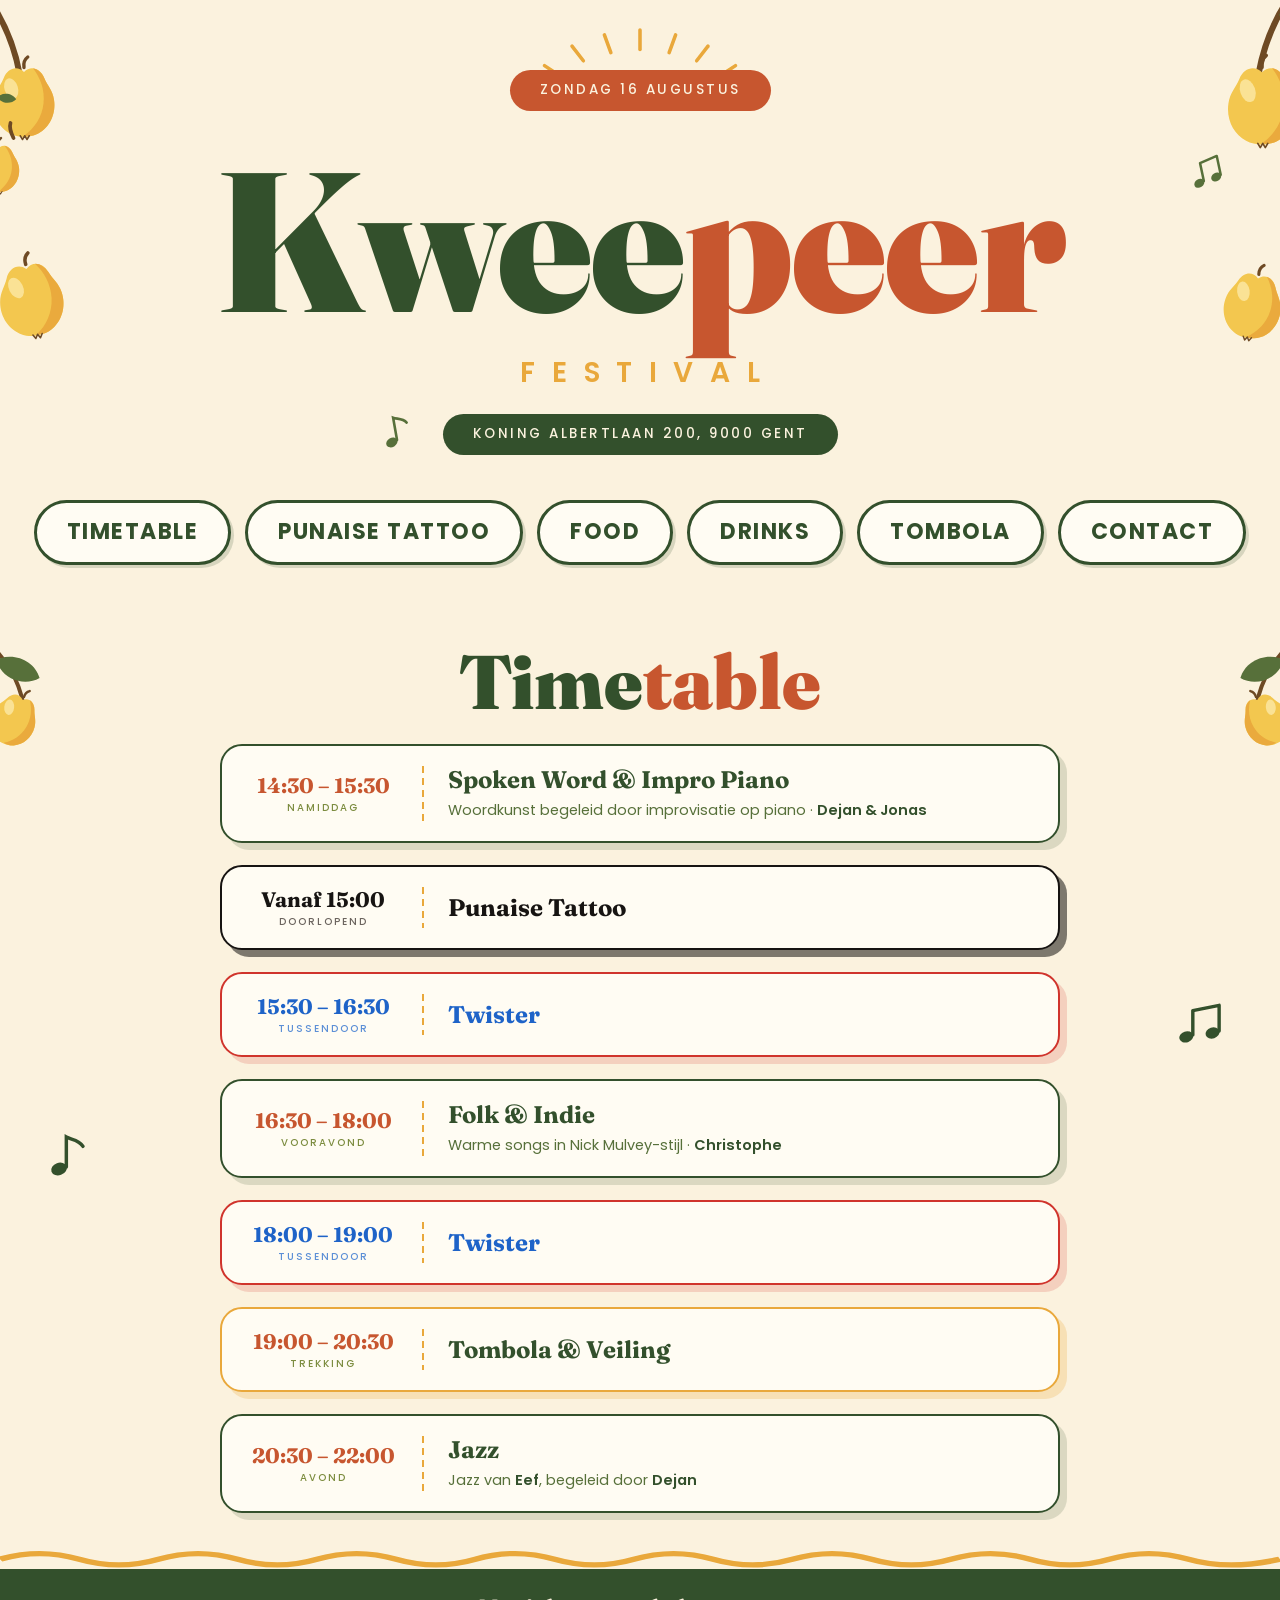
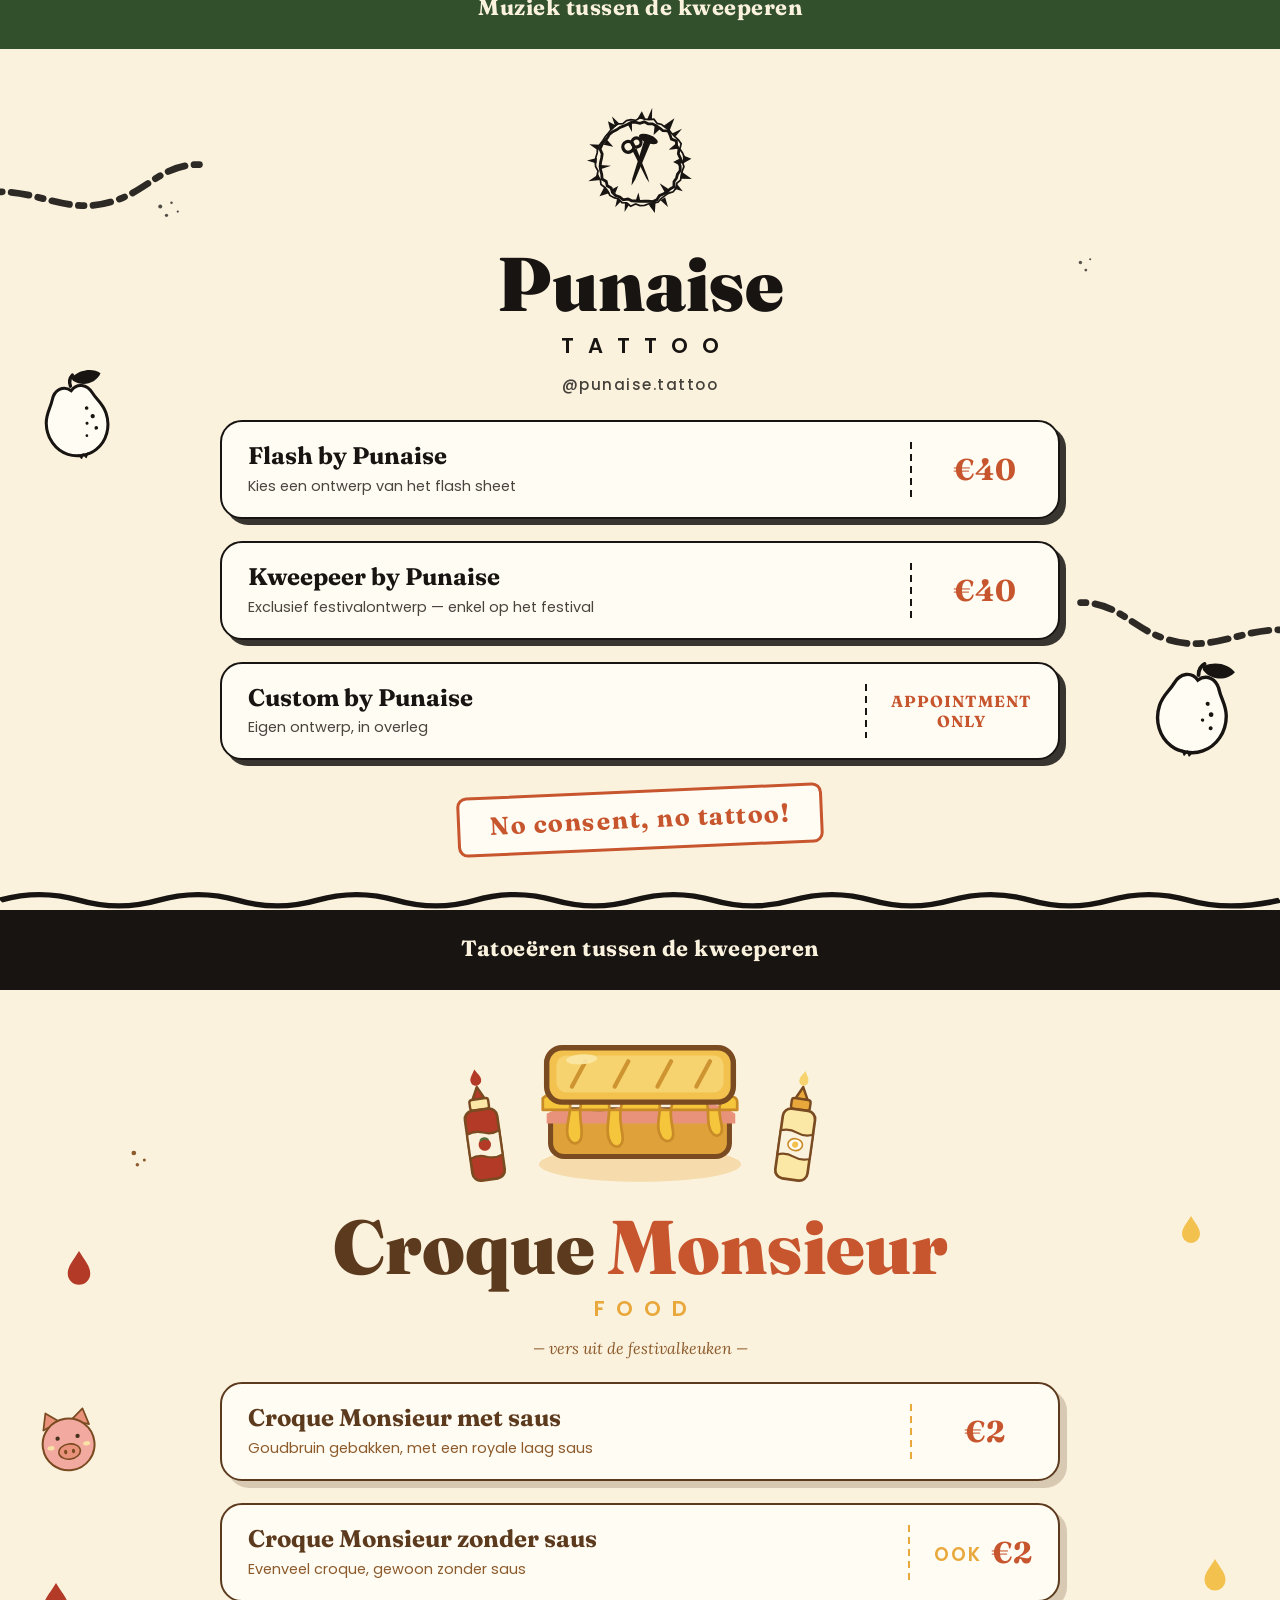
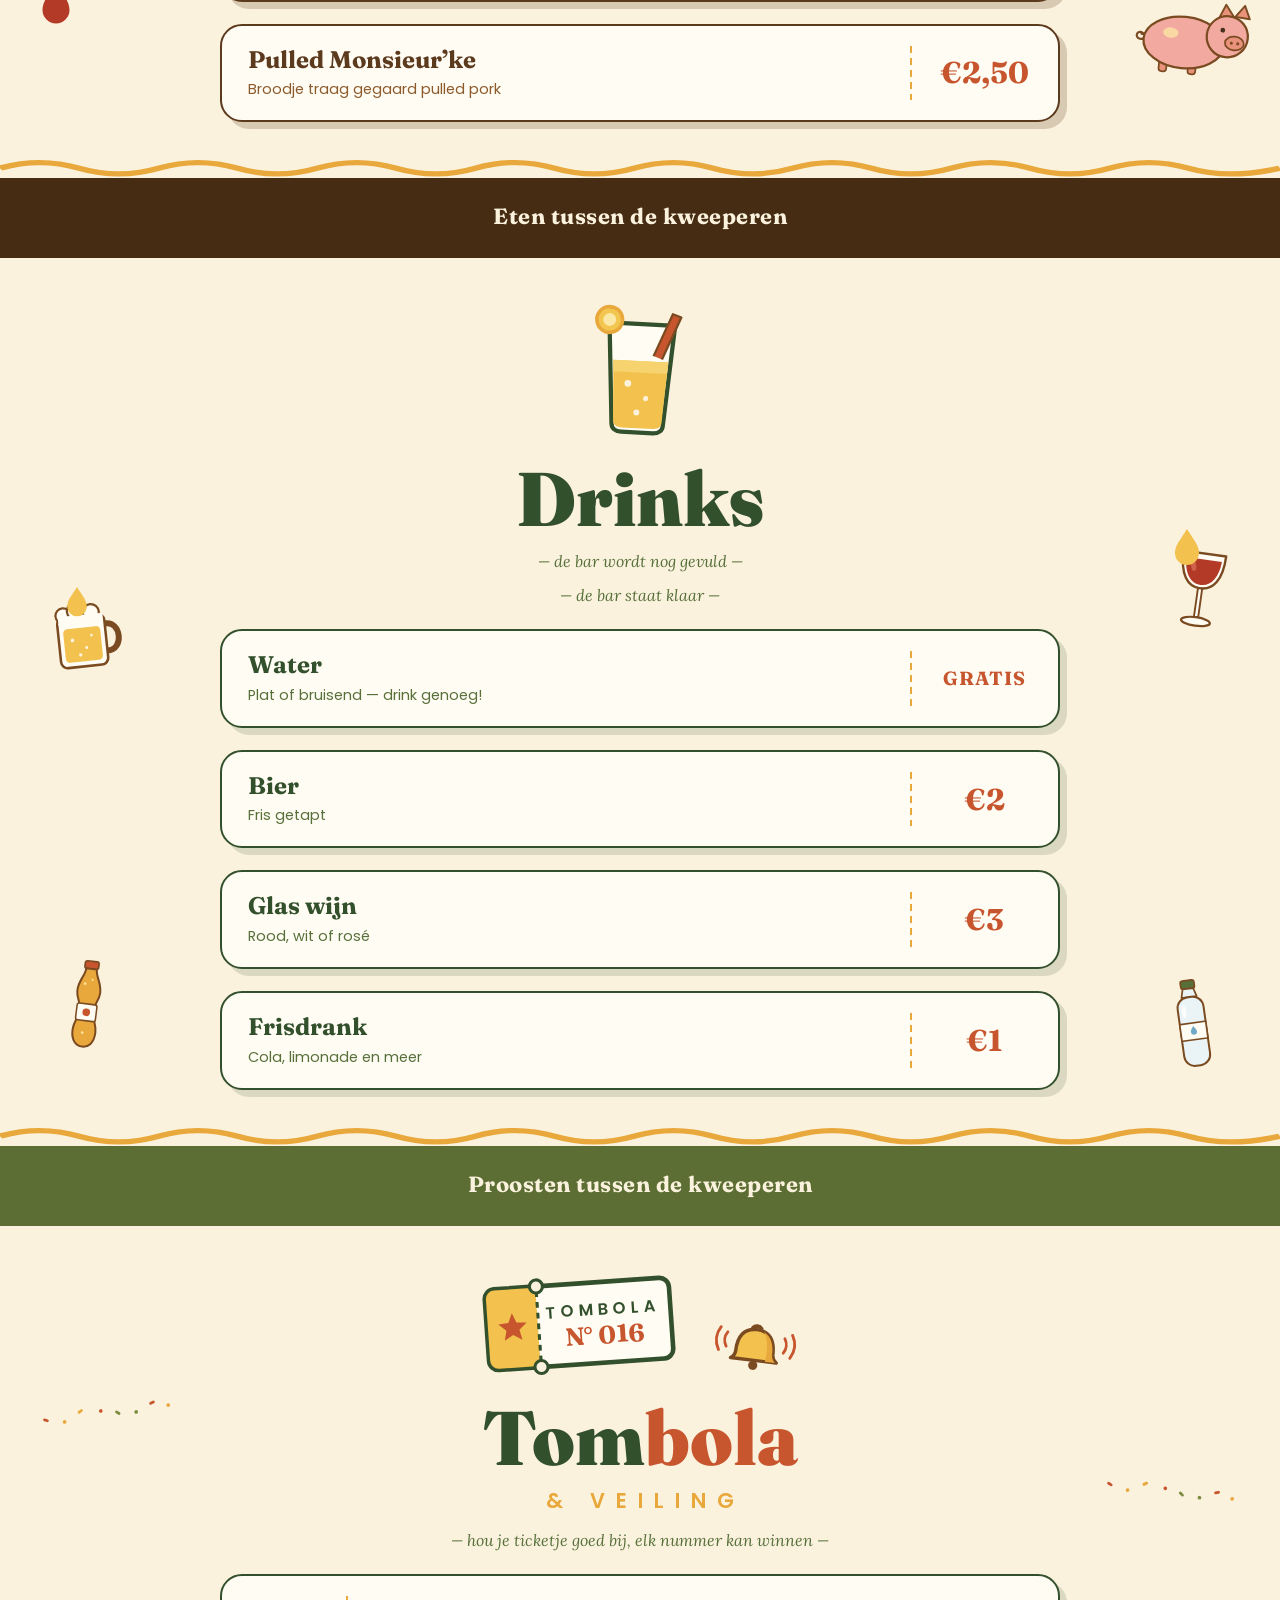
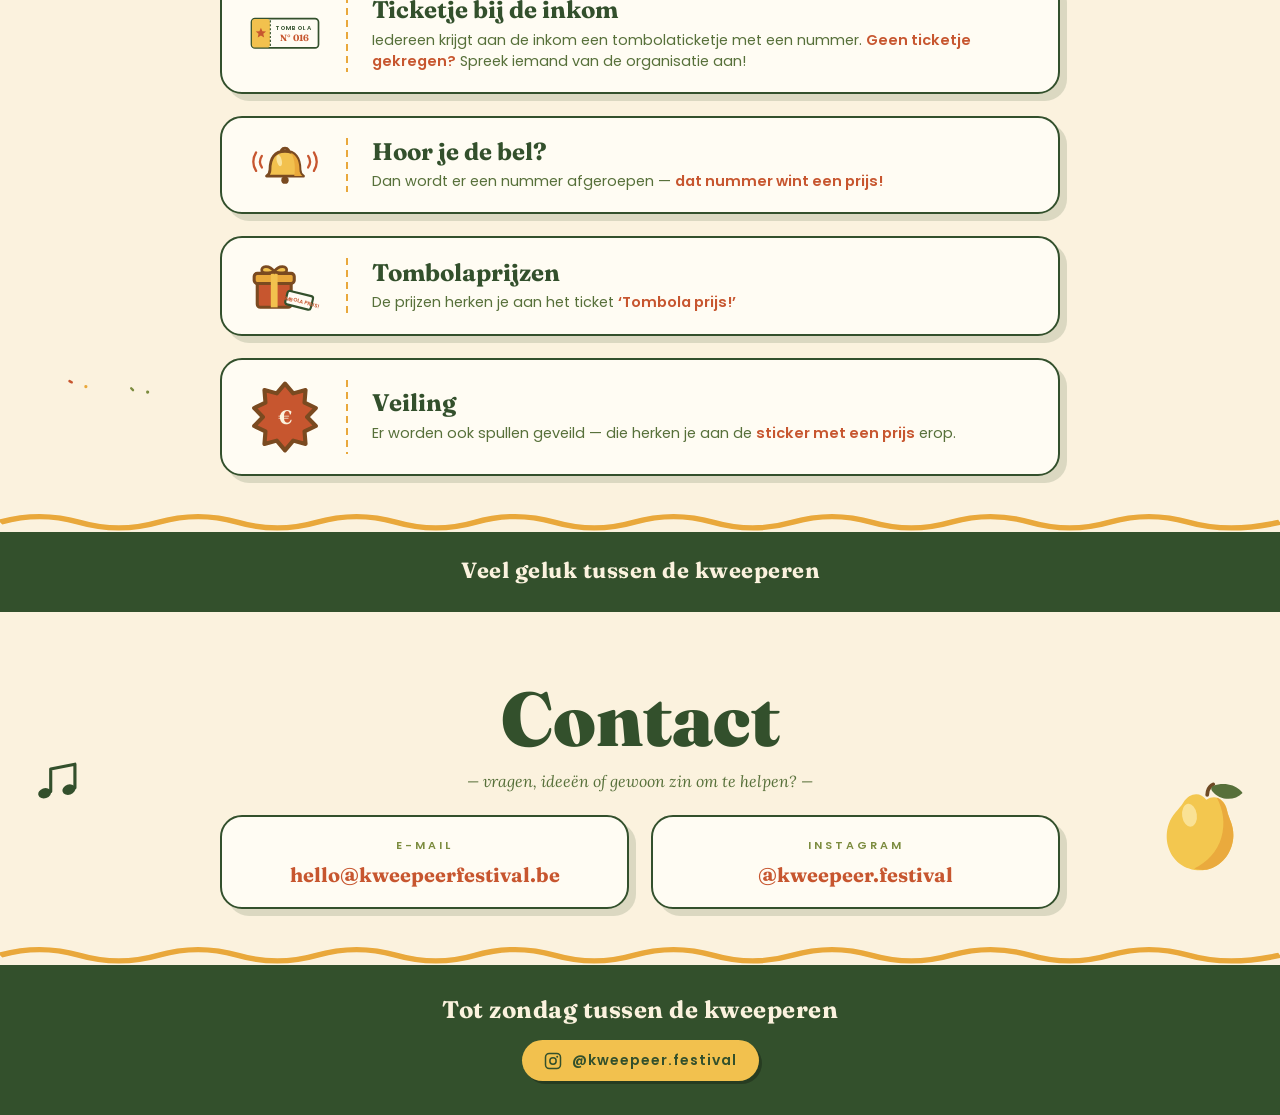
==== commit fd2910be: "drinks added" ====
--- a/index.html
+++ b/index.html
@@ -192,7 +192,6 @@
 
   <div class="page-head">
     <h1>Time<span class="accent">table</span></h1>
-    <div class="tagline">— het programma van de dag —</div>
   </div>
 
   <div class="sectie-inhoud">
@@ -211,7 +210,6 @@
       <div class="scheiding"></div>
       <div>
         <h2>Punaise Tattoo</h2>
-        <p>Flash, kweepeer- of andere randomg dingen &middot; <b>@punaise.tattoo</b></p>
       </div>
     </div>
 
@@ -220,7 +218,6 @@
       <div class="scheiding"></div>
       <div>
         <h2>Twister</h2>
-        <p>Wie blijft het langst overeind?></p>
       </div>
     </div>
 
@@ -238,7 +235,6 @@
       <div class="scheiding"></div>
       <div>
         <h2>Twister</h2>
-        <p>Wie blijft het langst overeind?</p>
       </div>
     </div>
 
@@ -247,7 +243,6 @@
       <div class="scheiding"></div>
       <div>
         <h2>Tombola &amp; Veiling</h2>
-        <p>Hou je ticketje klaar!</p>
       </div>
     </div>
 
@@ -429,6 +424,44 @@
 
 <!-- ===================== DRINKS ===================== -->
 <section class="sectie" id="drinks">
+  <div class="deco" style="left:3%; top:34%; width:88px; transform:rotate(-6deg)"><svg viewBox="0 0 104 112">
+<path d="M80 46 C100 44 100 80 80 78" fill="none" stroke="#7A4A20" stroke-width="7"/>
+<rect x="24" y="34" width="56" height="60" rx="8" fill="#FFFCF3" stroke="#7A4A20" stroke-width="3"/>
+<rect x="30" y="48" width="44" height="40" rx="5" fill="#F2C14E"/>
+<circle cx="40" cy="62" r="2.2" fill="#FFFCF3" opacity="0.85"/>
+<circle cx="56" cy="72" r="1.8" fill="#FFFCF3" opacity="0.85"/>
+<circle cx="48" cy="80" r="2" fill="#FFFCF3" opacity="0.85"/>
+<circle cx="63" cy="58" r="1.6" fill="#FFFCF3" opacity="0.85"/>
+<circle cx="32" cy="32" r="9" fill="#FFFCF3" stroke="#7A4A20" stroke-width="2.6"/>
+<circle cx="48" cy="28" r="11" fill="#FFFCF3" stroke="#7A4A20" stroke-width="2.6"/>
+<circle cx="65" cy="31" r="9.5" fill="#FFFCF3" stroke="#7A4A20" stroke-width="2.6"/>
+<rect x="25.5" y="33" width="53" height="10" fill="#FFFCF3"/>
+</svg></div>
+  <div class="deco" style="right:4%; top:30%; width:60px; transform:rotate(8deg)"><svg viewBox="0 0 70 112">
+<path d="M10 6 L60 6 C60 34 50 47 35 47 C20 47 10 34 10 6 Z" fill="#FFFCF3" stroke="#7A4A20" stroke-width="2.8" stroke-linejoin="round"/>
+<path d="M14 13 L56 13 C55 32 47 43 35 43 C23 43 15 32 14 13 Z" fill="#B33A26"/>
+<ellipse cx="24" cy="22" rx="3" ry="6" fill="#D4664F" opacity="0.9" transform="rotate(-14 24 22)"/>
+<rect x="32.5" y="47" width="5" height="34" fill="#FFFCF3" stroke="#7A4A20" stroke-width="2.2"/>
+<ellipse cx="35" cy="86" rx="17" ry="5" fill="#FFFCF3" stroke="#7A4A20" stroke-width="2.6"/>
+</svg></div>
+  <div class="deco" style="left:5%; bottom:18%; width:46px; transform:rotate(7deg)"><svg viewBox="0 0 60 118">
+<rect x="21" y="0" width="18" height="10" rx="3" fill="#C7562F" stroke="#7A4A20" stroke-width="2.2"/>
+<path d="M23 10 C23 20 15 26 15 40 C15 50 21 54 21 64 C21 76 15 80 15 92 C15 106 22 112 30 112 C38 112 45 106 45 92 C45 80 39 76 39 64 C39 54 45 50 45 40 C45 26 37 20 37 10 Z"
+      fill="#E9A83B" stroke="#7A4A20" stroke-width="2.6" stroke-linejoin="round"/>
+<rect x="17" y="56" width="26" height="22" rx="3" fill="#FFFCF3" stroke="#7A4A20" stroke-width="2"/>
+<circle cx="30" cy="67" r="5" fill="#C7562F"/>
+<circle cx="24" cy="30" r="1.8" fill="#FBE8A6" opacity="0.9"/>
+<circle cx="33" cy="24" r="1.4" fill="#FBE8A6" opacity="0.9"/>
+<circle cx="28" cy="94" r="1.8" fill="#FBE8A6" opacity="0.9"/>
+</svg></div>
+  <div class="deco" style="right:5%; bottom:16%; width:46px; transform:rotate(-8deg)"><svg viewBox="0 0 60 118">
+<rect x="21" y="0" width="18" height="11" rx="3" fill="#57703A" stroke="#7A4A20" stroke-width="2.2"/>
+<path d="M23 11 L37 11 L40 22 L20 22 Z" fill="#EAF3F6" stroke="#7A4A20" stroke-width="2.2" stroke-linejoin="round"/>
+<rect x="13" y="22" width="34" height="90" rx="14" fill="#EAF3F6" stroke="#7A4A20" stroke-width="2.6"/>
+<rect x="13" y="56" width="34" height="22" fill="#FFFCF3" stroke="#7A4A20" stroke-width="2"/>
+<path d="M30 60 C32 63 34 65 34 67.5 A4 4 0 1 1 26 67.5 C26 65 28 63 30 60 Z" fill="#6FA8C8"/>
+<ellipse cx="21" cy="40" rx="3" ry="9" fill="#FFFFFF" opacity="0.8"/>
+</svg></div>
   <div class="deco" style="left:5%; top:34%; width:26px">
     <svg viewBox="-8 0 16 22"><path d="M0 0 C3 5 6 8 6 12 A6 6 0 1 1 -6 12 C-6 8 -3 5 0 0 Z" fill="#F2C14E"/></svg>
   </div>
@@ -455,16 +488,41 @@
   <div class="page-head" style="padding-top:6px">
     <h1>Drinks</h1>
     <div class="tagline">— de bar wordt nog gevuld —</div>
-  </div>
-
-  <div class="sectie-inhoud" style="text-align:center">
-    <div class="kaart" style="display:block">
-      <h2>Binnenkort meer!</h2>
-      <p style="max-width:440px; margin:10px auto 0;">
-        Het drankaanbod wordt volop samengesteld. Hou deze pagina
-        (of <a href="https://www.instagram.com/kweepeer.festival/" target="_blank" rel="noopener"><b>@kweepeer.festival</b></a>)
-        in de gaten &mdash; proost alvast!
-      </p>
+    <div class="tagline">— de bar staat klaar —</div>
+  </div>
+
+  <div class="sectie-inhoud">
+    <div class="kaart">
+      <div style="flex:1">
+        <h2>Water</h2>
+        <p>Plat of bruisend &mdash; drink genoeg!</p>
+      </div>
+      <div class="scheiding"></div>
+      <div class="prijs" style="font-size:19px; letter-spacing:1px; text-transform:uppercase;">Gratis</div>
+    </div>
+    <div class="kaart">
+      <div style="flex:1">
+        <h2>Bier</h2>
+        <p>Fris getapt</p>
+      </div>
+      <div class="scheiding"></div>
+      <div class="prijs">&euro;2</div>
+    </div>
+    <div class="kaart">
+      <div style="flex:1">
+        <h2>Glas wijn</h2>
+        <p>Rood, wit of ros&eacute;</p>
+      </div>
+      <div class="scheiding"></div>
+      <div class="prijs">&euro;3</div>
+    </div>
+    <div class="kaart">
+      <div style="flex:1">
+        <h2>Frisdrank</h2>
+        <p>Cola, limonade en meer</p>
+      </div>
+      <div class="scheiding"></div>
+      <div class="prijs">&euro;1</div>
     </div>
   </div>
 
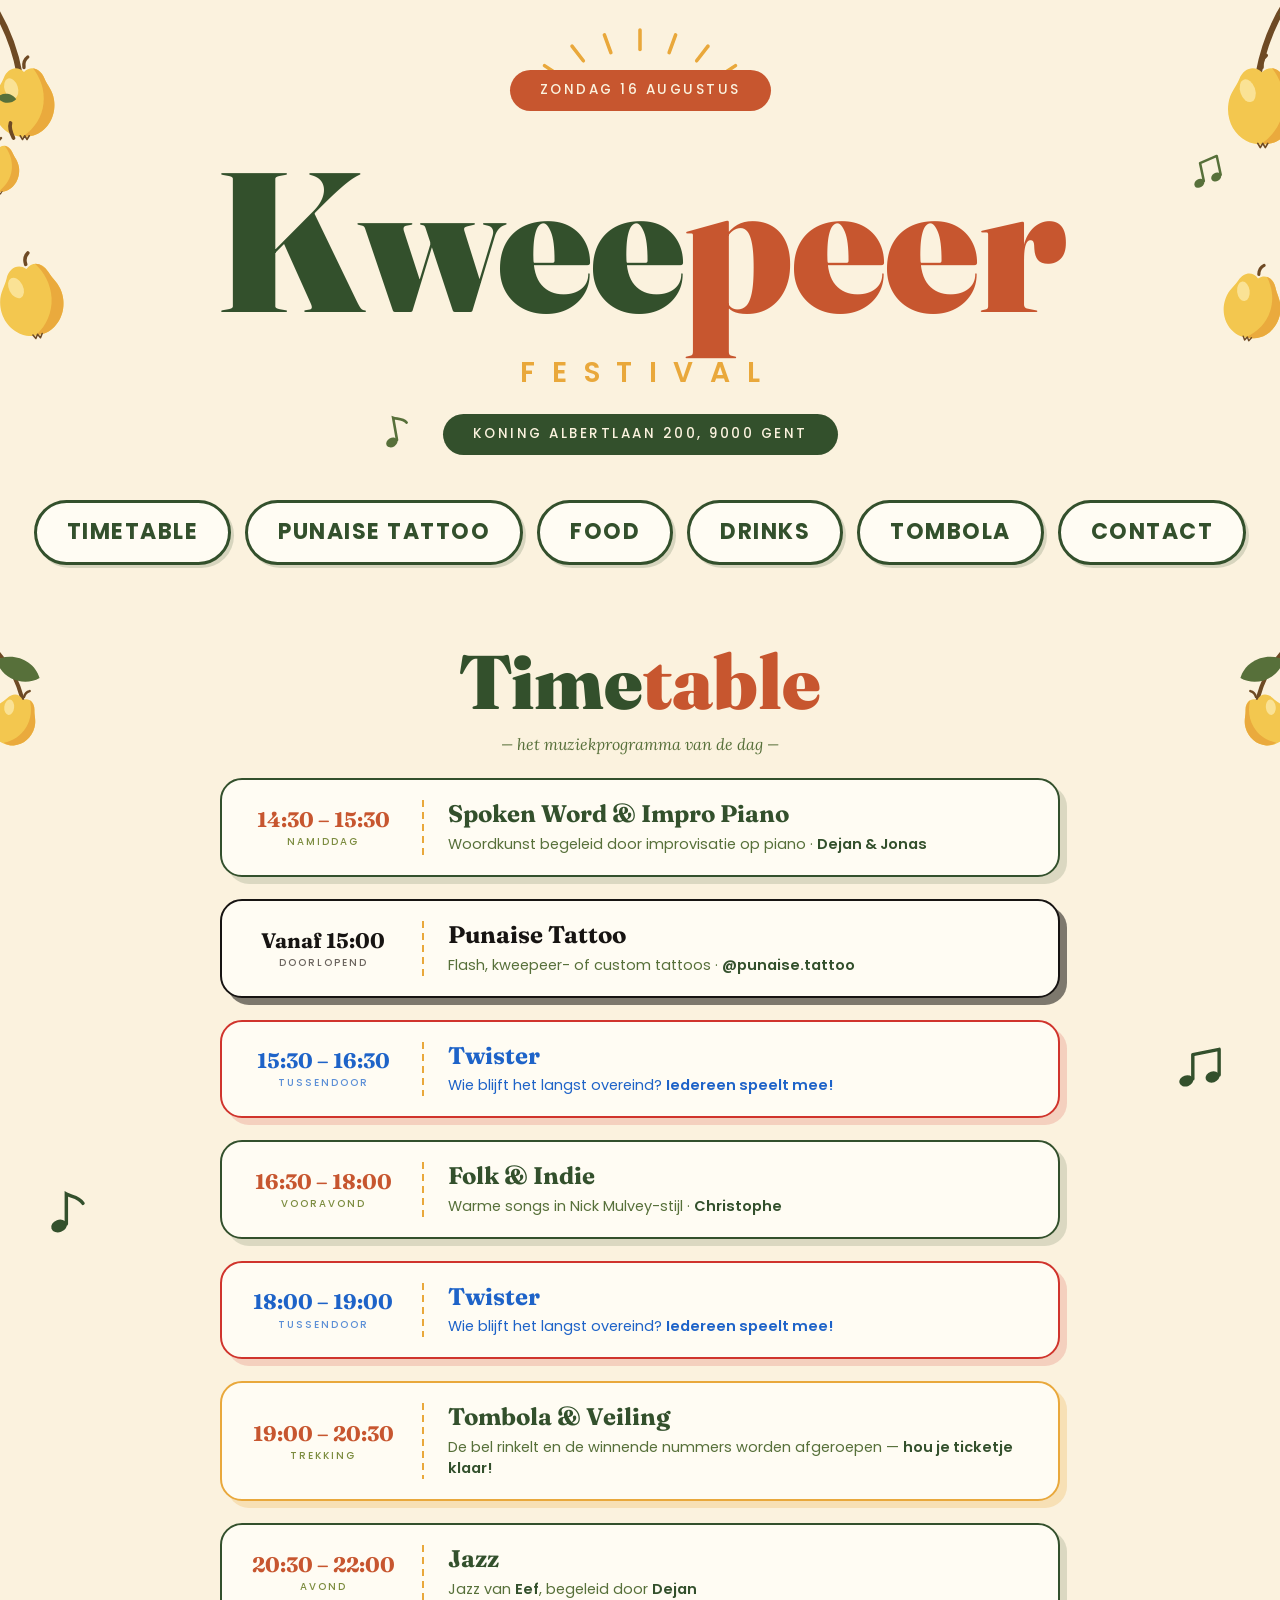
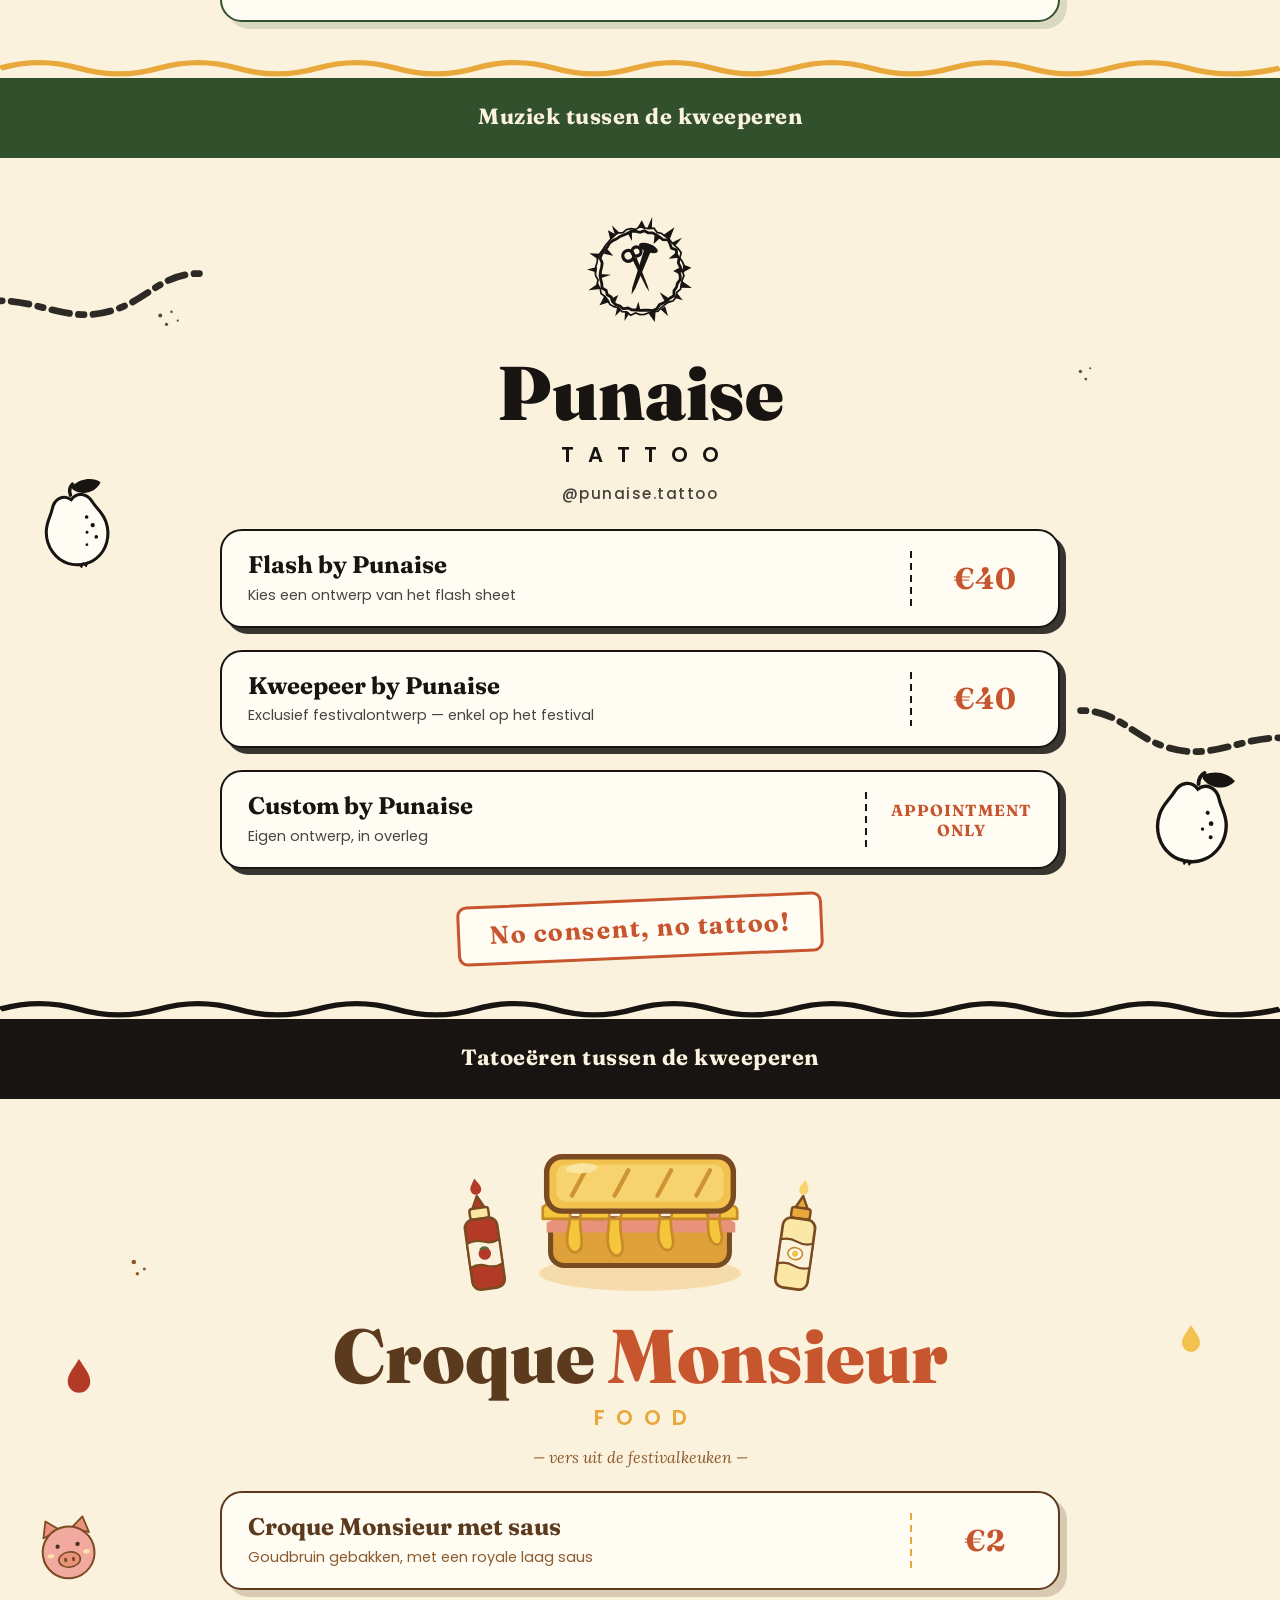
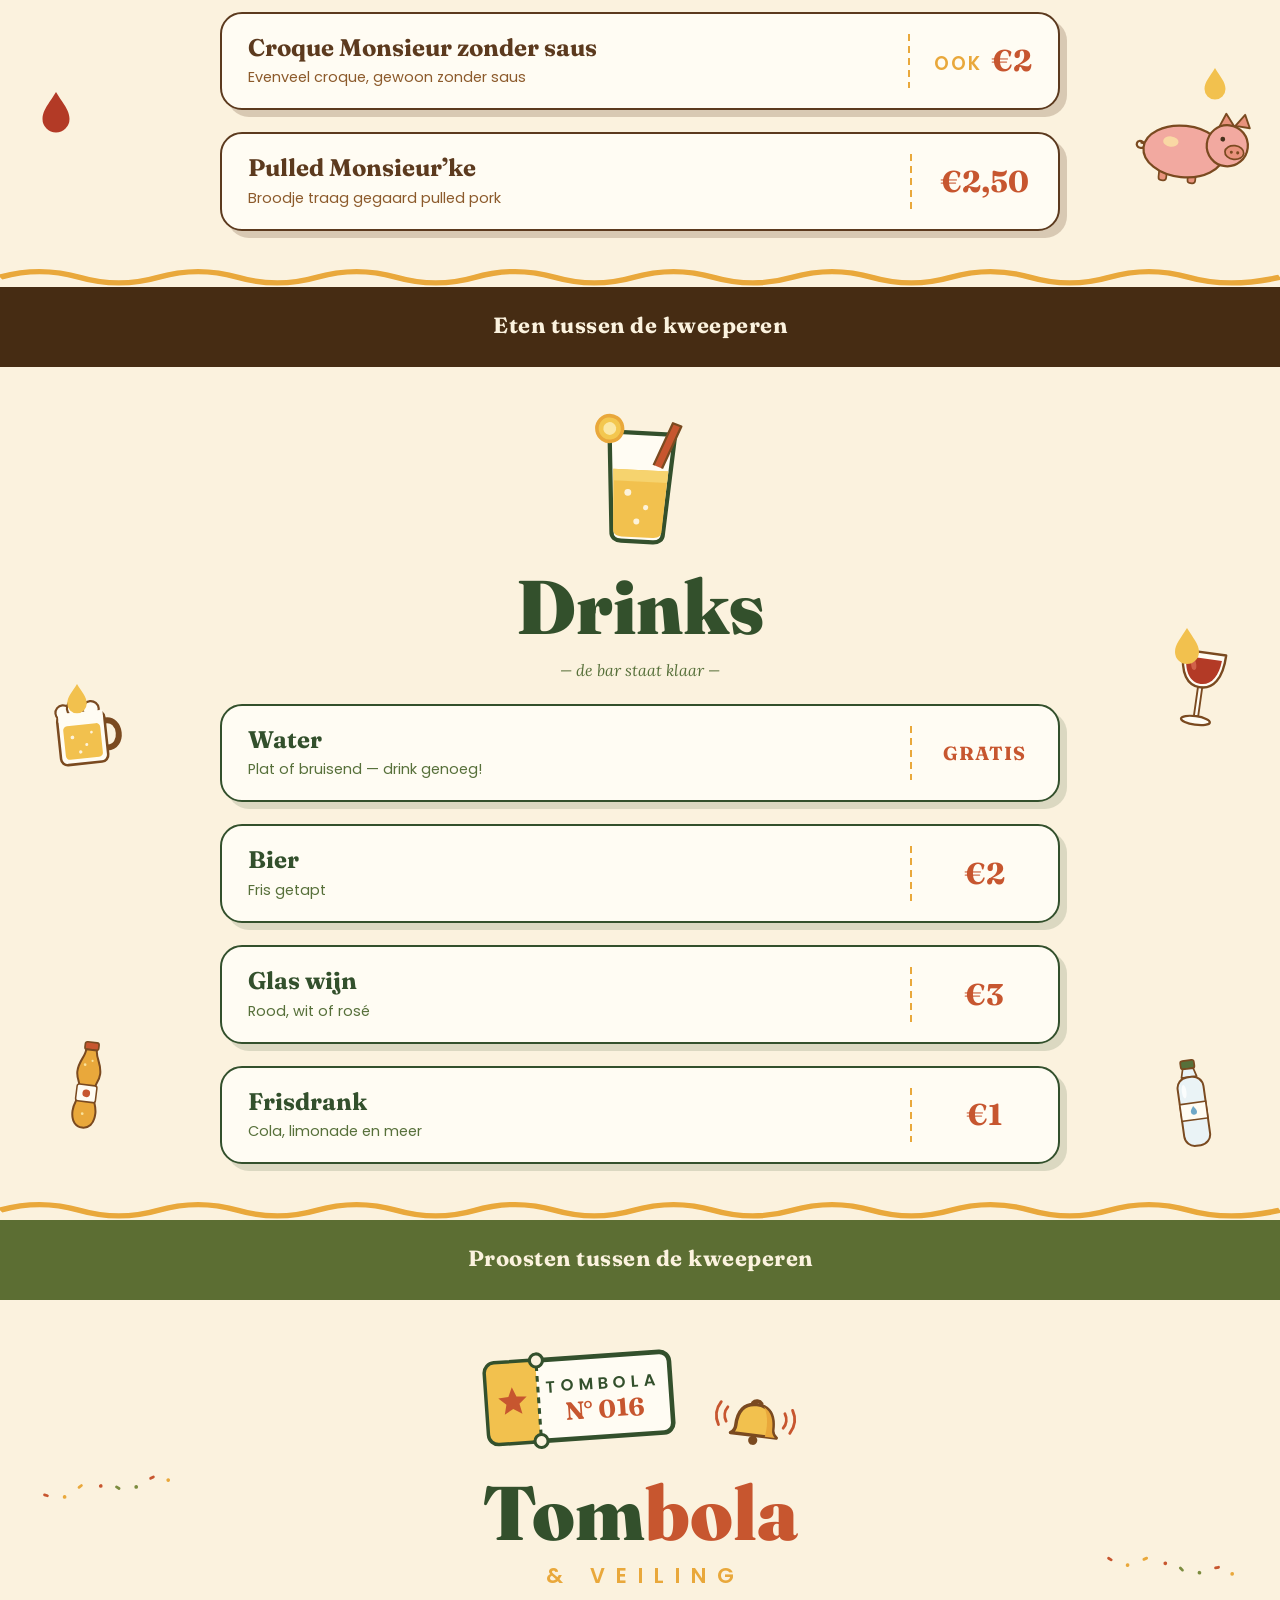
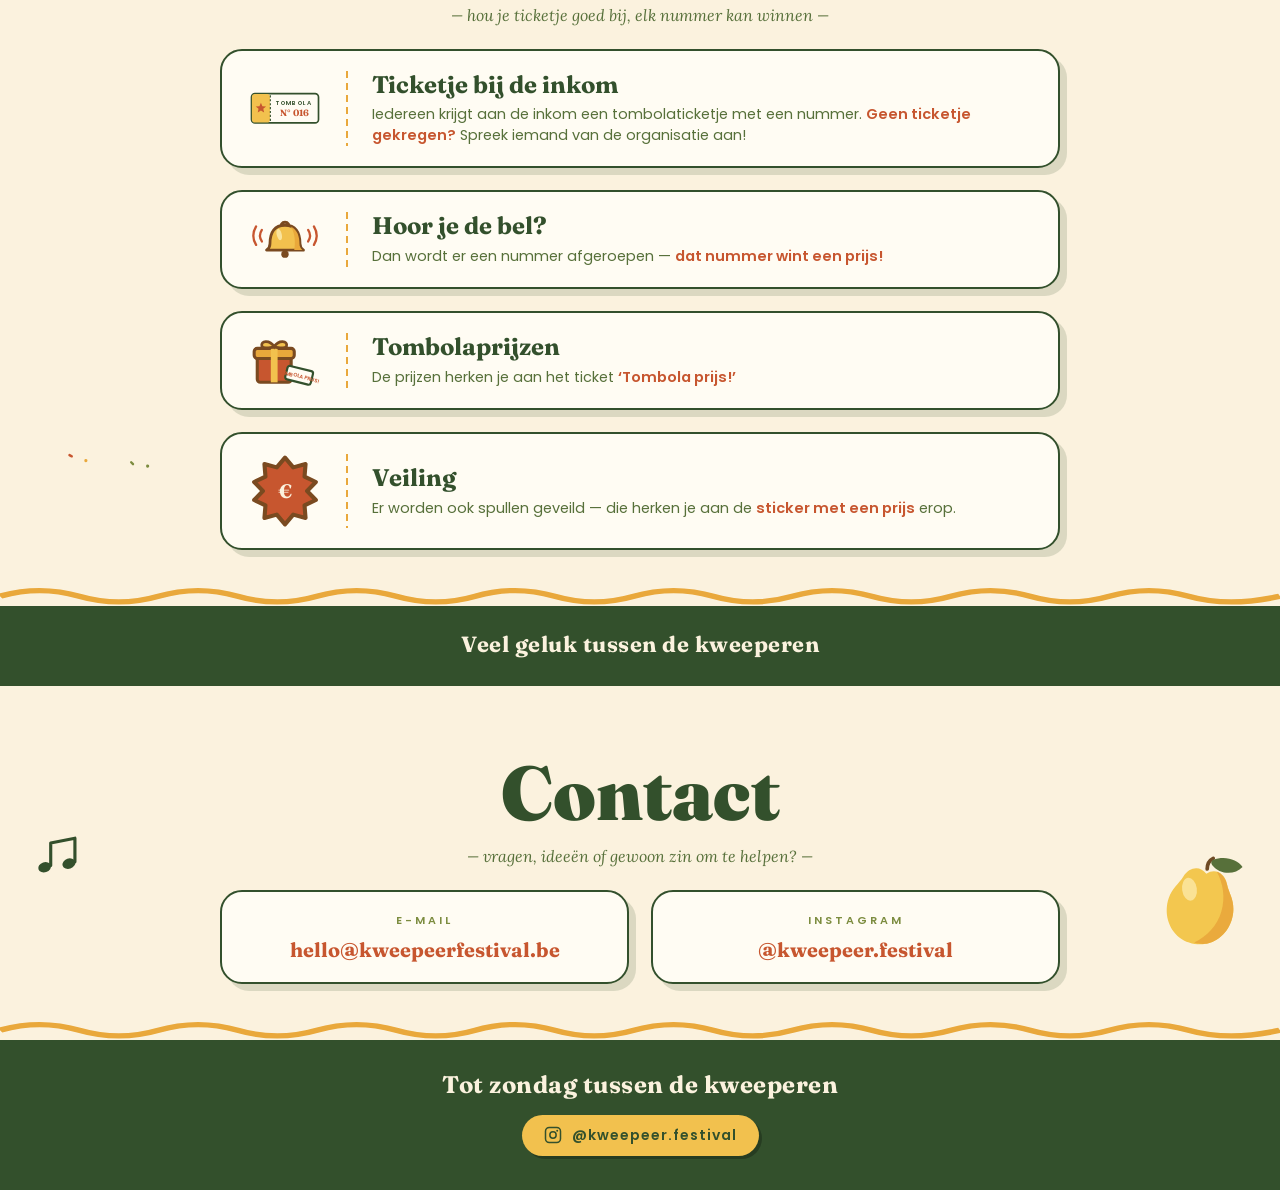
==== commit e040e8c8: "changes" ====
--- a/index.html
+++ b/index.html
@@ -192,6 +192,7 @@
 
   <div class="page-head">
     <h1>Time<span class="accent">table</span></h1>
+    <div class="tagline">— het muziekprogramma van de dag —</div>
   </div>
 
   <div class="sectie-inhoud">
@@ -210,6 +211,7 @@
       <div class="scheiding"></div>
       <div>
         <h2>Punaise Tattoo</h2>
+        <p>Flash, kweepeer- of custom tattoos &middot; <b>@punaise.tattoo</b></p>
       </div>
     </div>
 
@@ -218,6 +220,7 @@
       <div class="scheiding"></div>
       <div>
         <h2>Twister</h2>
+        <p>Wie blijft het langst overeind? <b>Iedereen speelt mee!</b></p>
       </div>
     </div>
 
@@ -235,6 +238,7 @@
       <div class="scheiding"></div>
       <div>
         <h2>Twister</h2>
+        <p>Wie blijft het langst overeind? <b>Iedereen speelt mee!</b></p>
       </div>
     </div>
 
@@ -243,6 +247,7 @@
       <div class="scheiding"></div>
       <div>
         <h2>Tombola &amp; Veiling</h2>
+        <p>De bel rinkelt en de winnende nummers worden afgeroepen &mdash; <b>hou je ticketje klaar!</b></p>
       </div>
     </div>
 
@@ -487,7 +492,6 @@
 
   <div class="page-head" style="padding-top:6px">
     <h1>Drinks</h1>
-    <div class="tagline">— de bar wordt nog gevuld —</div>
     <div class="tagline">— de bar staat klaar —</div>
   </div>
 
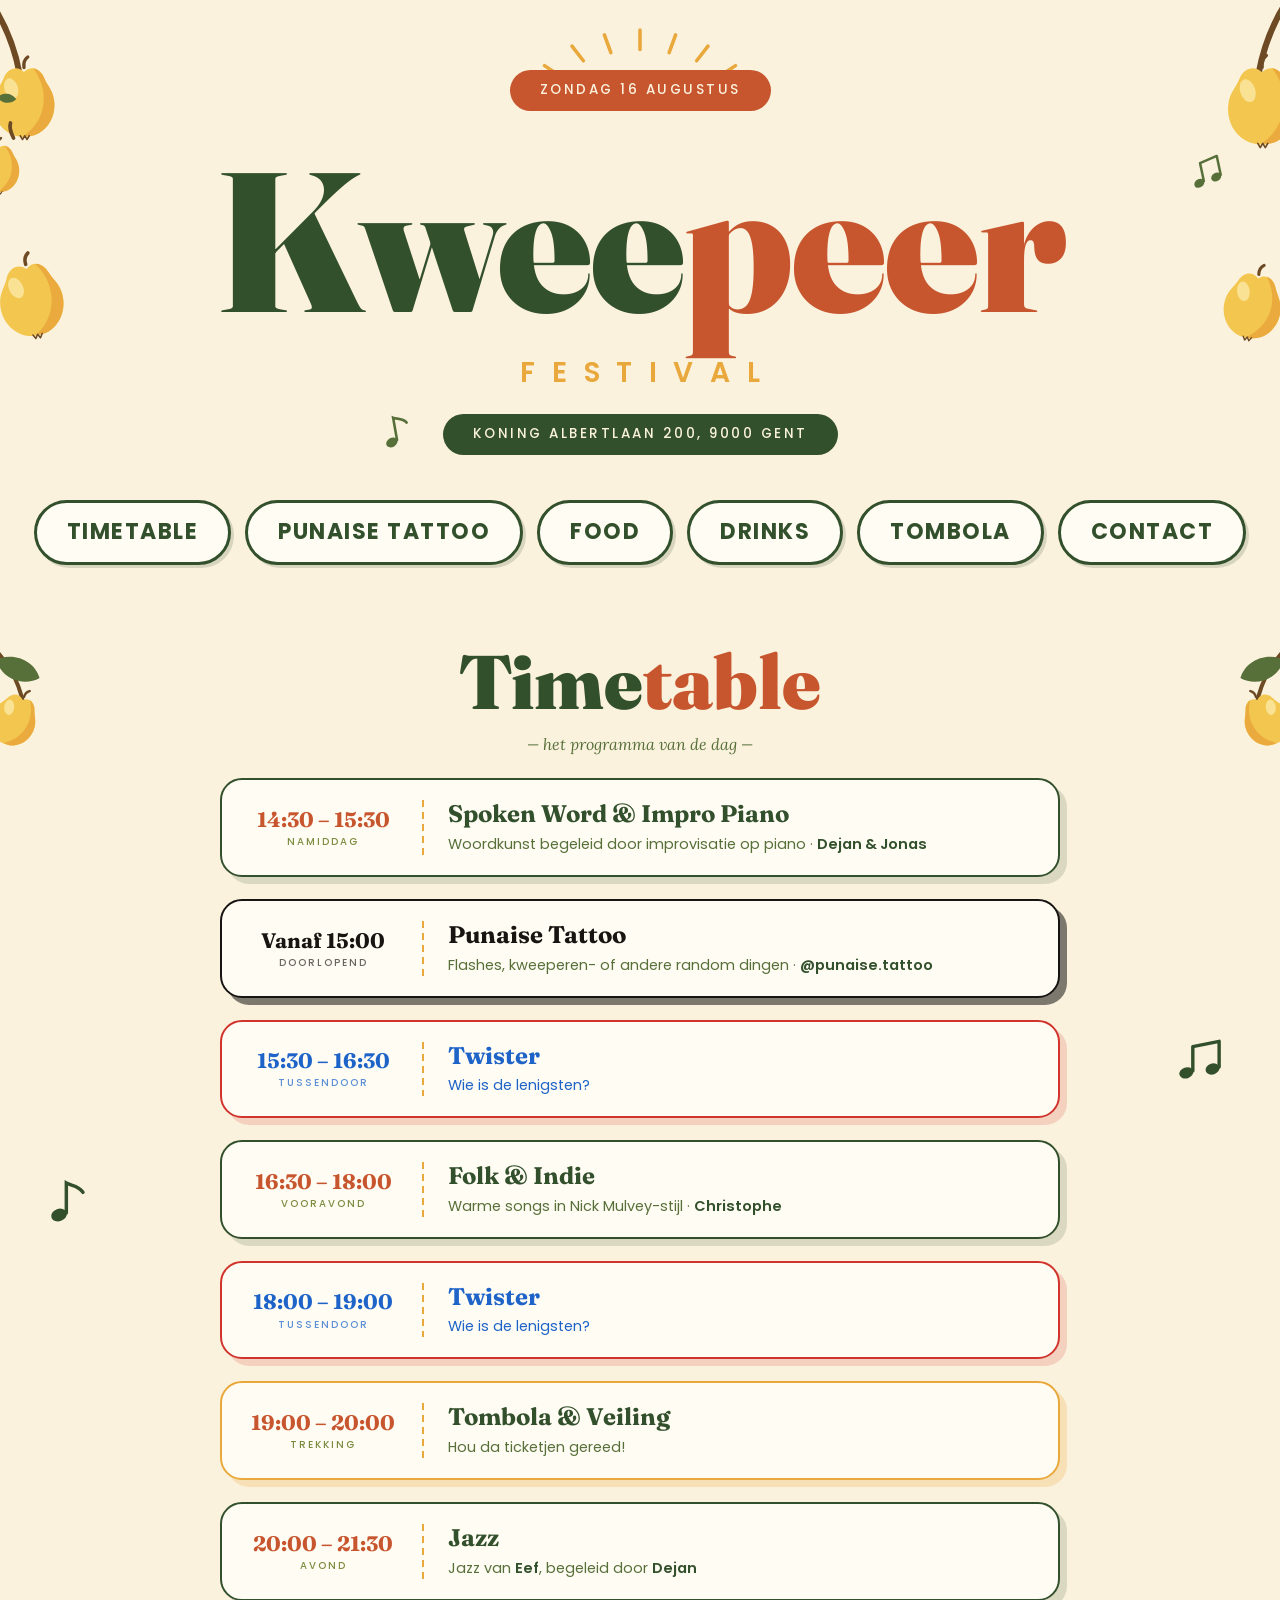
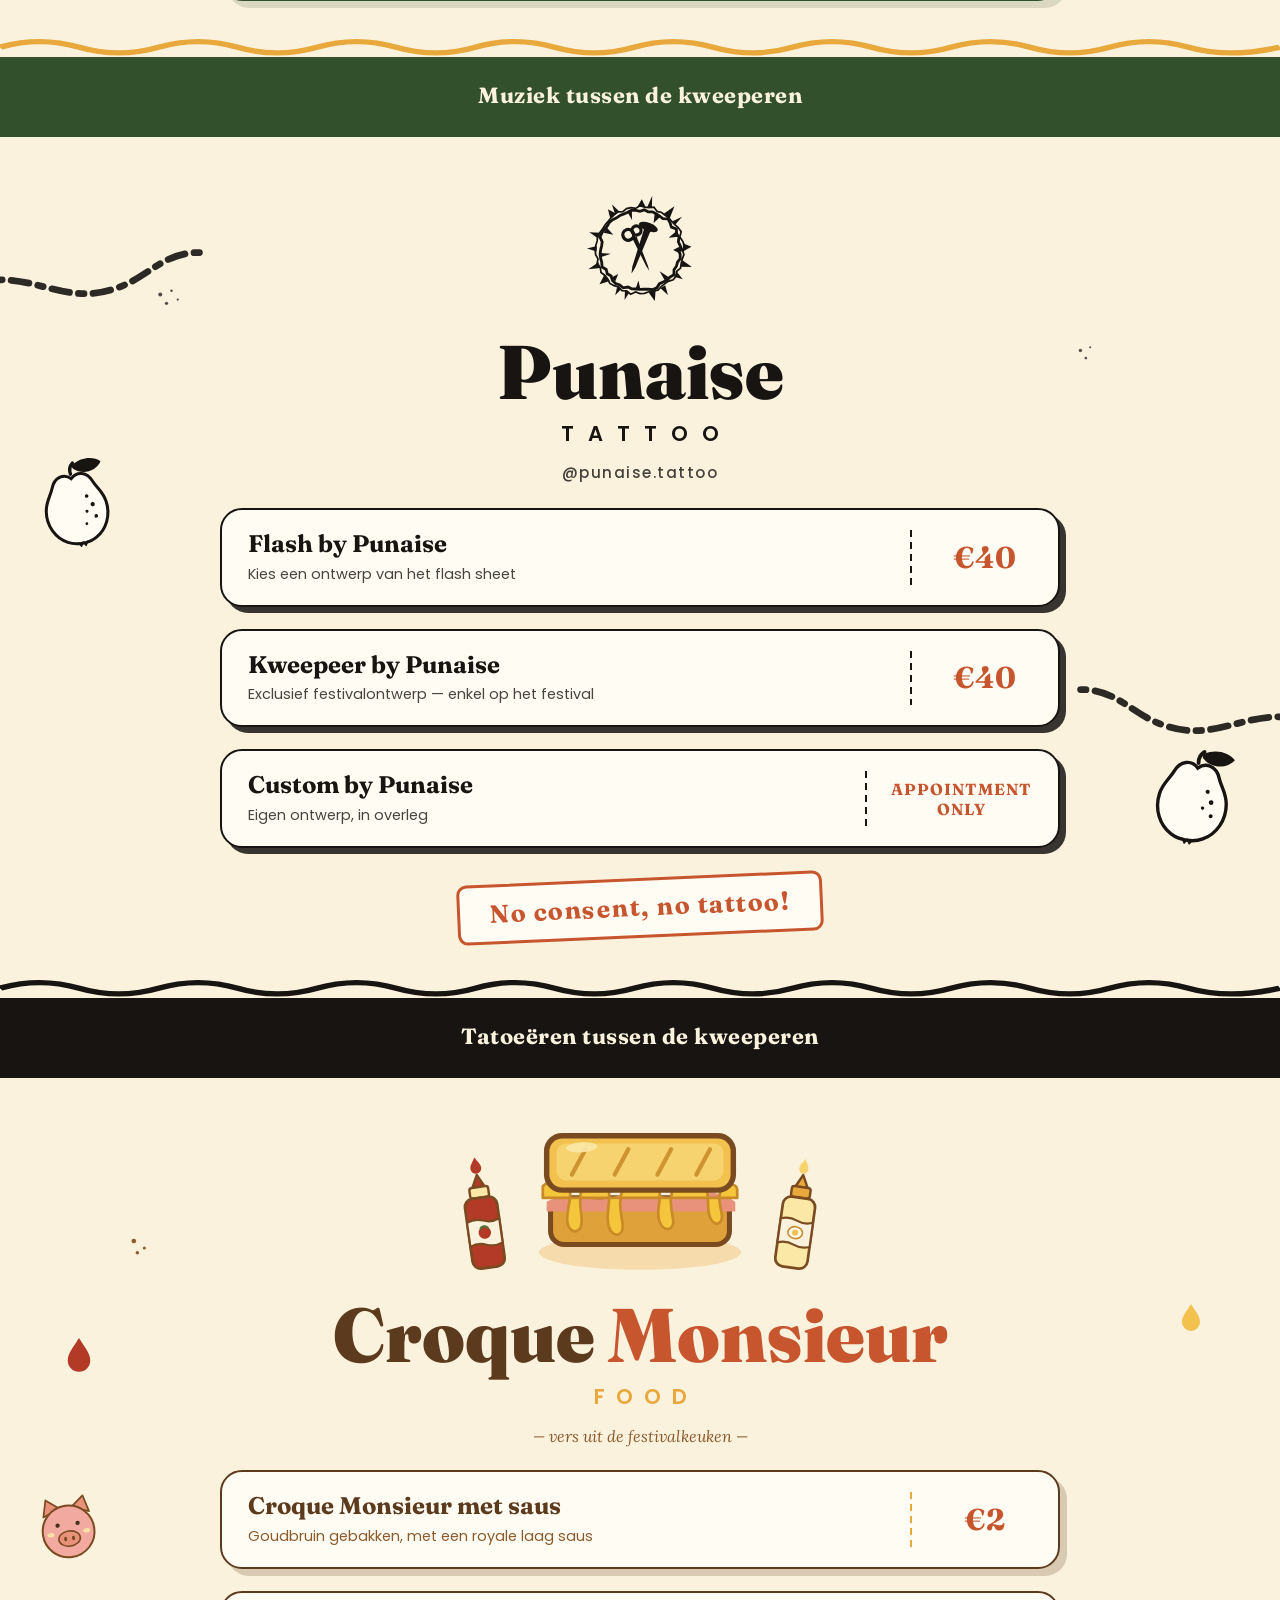
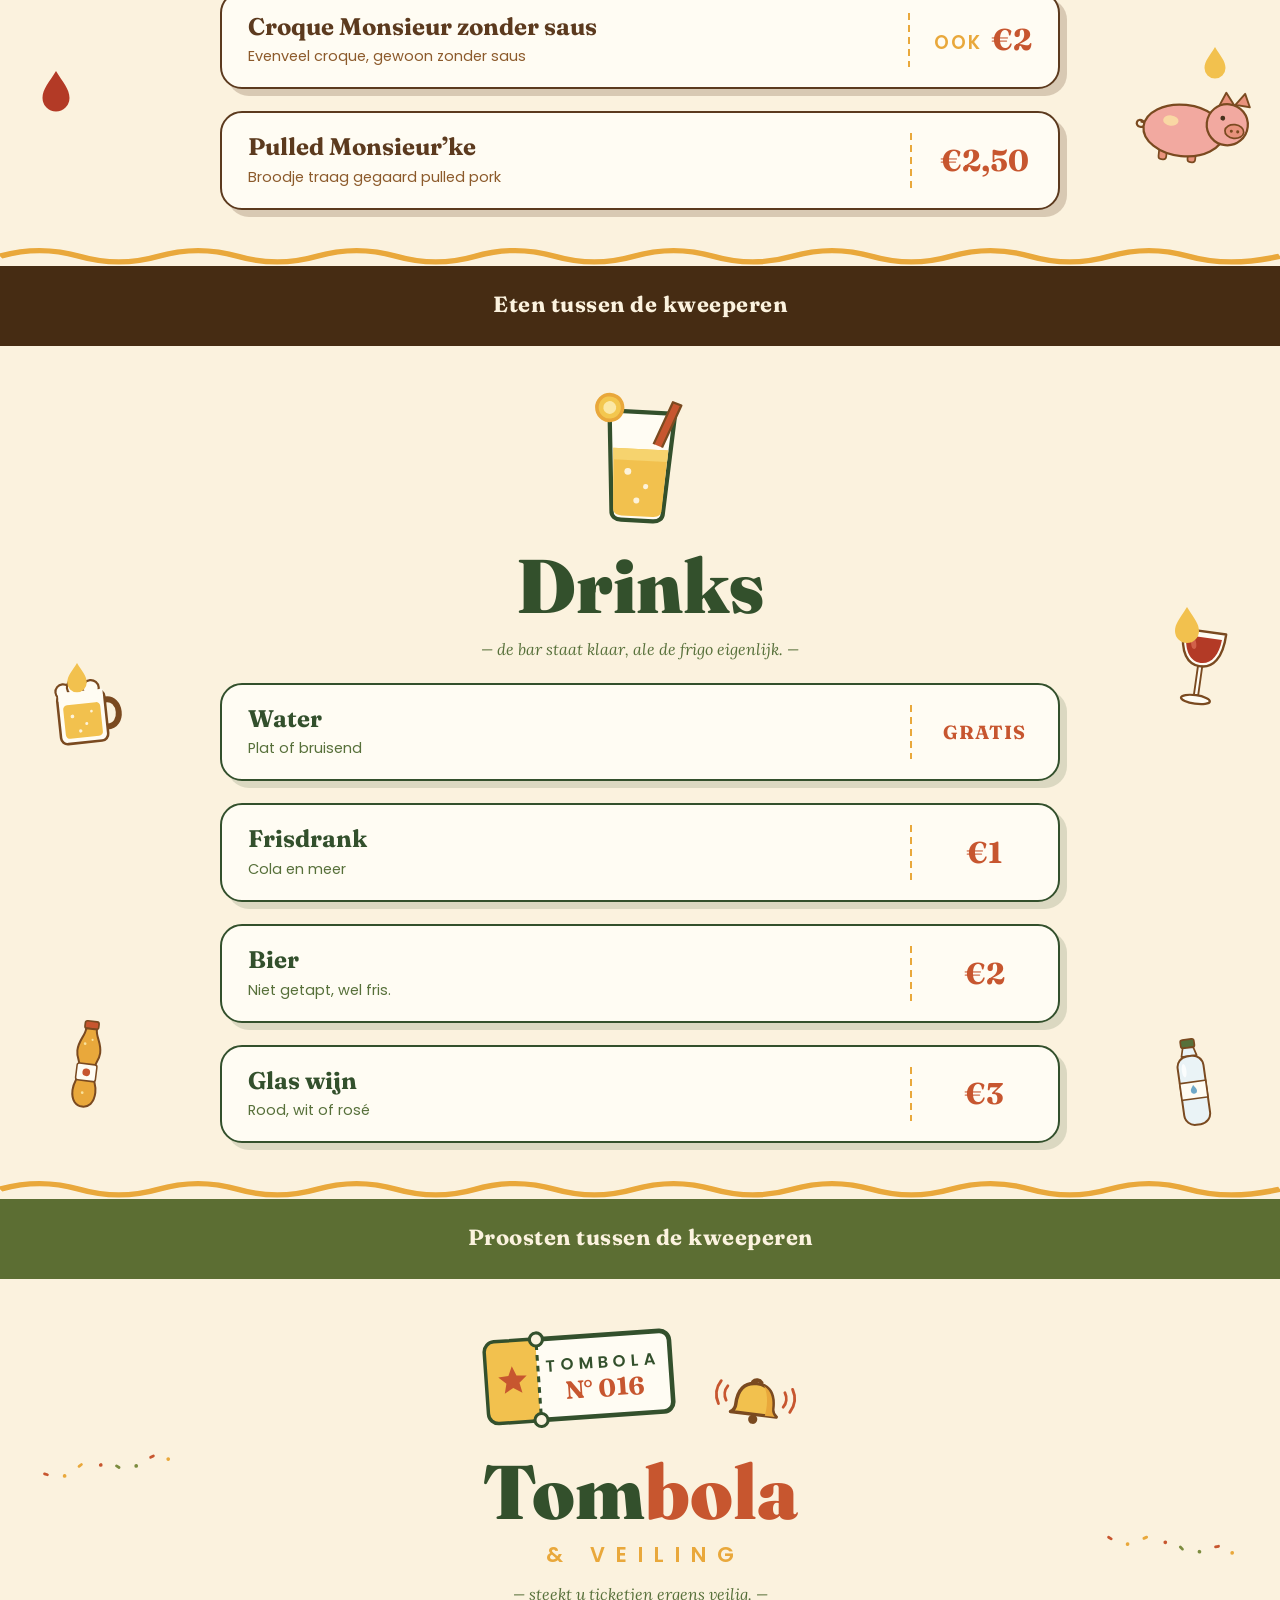
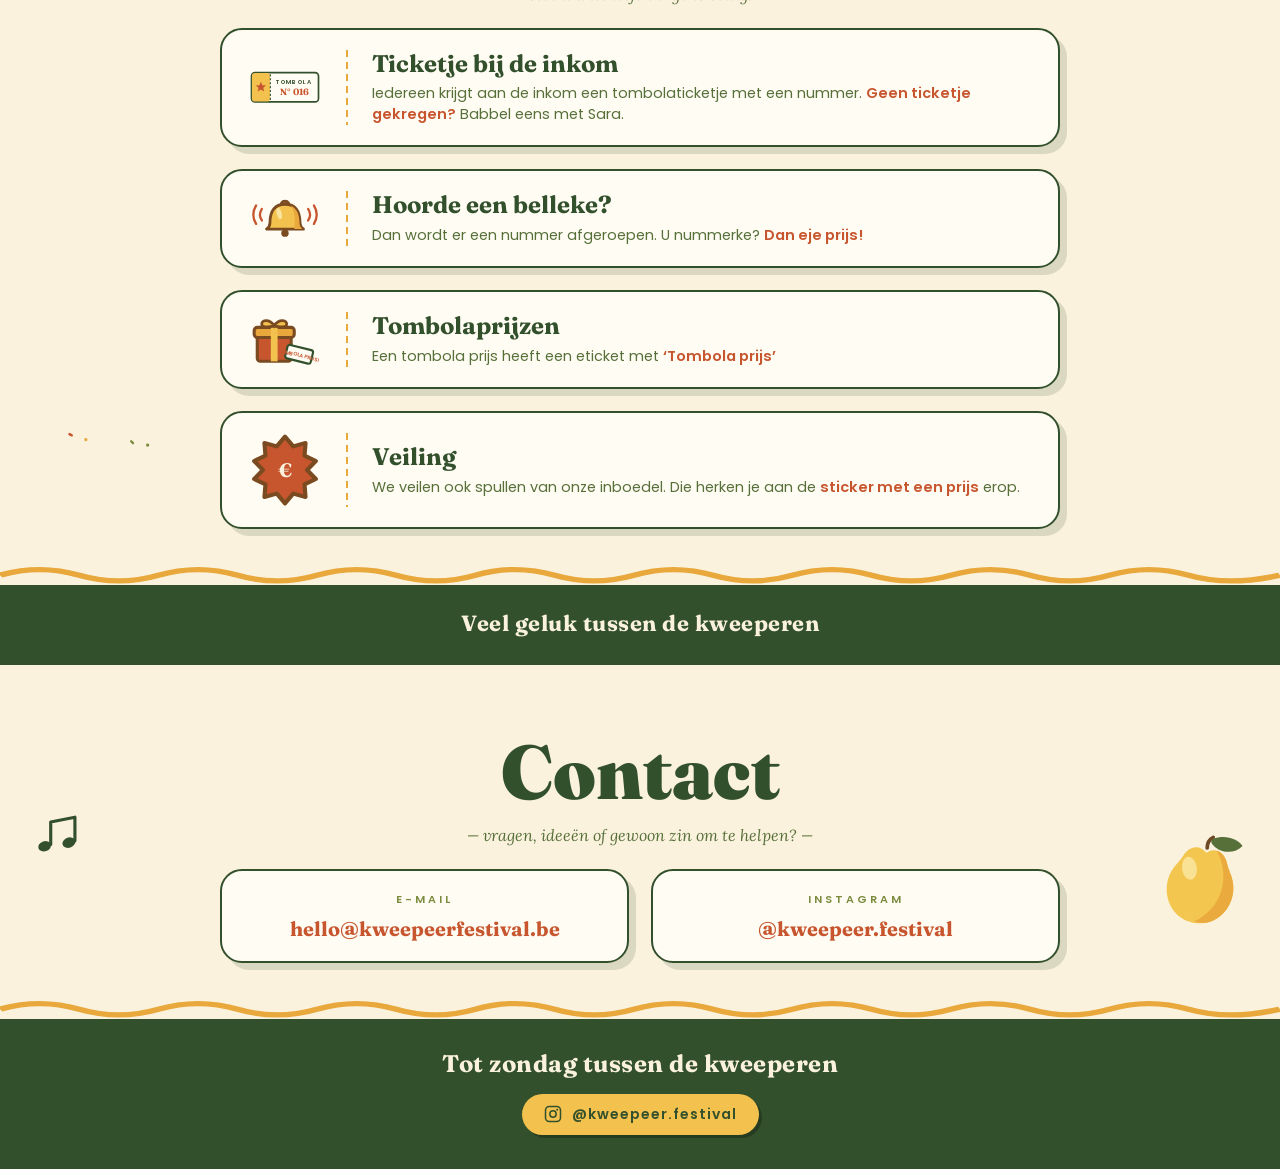
==== commit d240acc6: "changes" ====
--- a/index.html
+++ b/index.html
@@ -192,7 +192,7 @@
 
   <div class="page-head">
     <h1>Time<span class="accent">table</span></h1>
-    <div class="tagline">— het muziekprogramma van de dag —</div>
+    <div class="tagline">— het programma van de dag —</div>
   </div>
 
   <div class="sectie-inhoud">
@@ -211,7 +211,7 @@
       <div class="scheiding"></div>
       <div>
         <h2>Punaise Tattoo</h2>
-        <p>Flash, kweepeer- of custom tattoos &middot; <b>@punaise.tattoo</b></p>
+        <p>Flashes, kweeperen- of andere random dingen &middot; <b>@punaise.tattoo</b></p>
       </div>
     </div>
 
@@ -220,7 +220,7 @@
       <div class="scheiding"></div>
       <div>
         <h2>Twister</h2>
-        <p>Wie blijft het langst overeind? <b>Iedereen speelt mee!</b></p>
+        <p>Wie is de lenigsten?</p>
       </div>
     </div>
 
@@ -238,21 +238,21 @@
       <div class="scheiding"></div>
       <div>
         <h2>Twister</h2>
-        <p>Wie blijft het langst overeind? <b>Iedereen speelt mee!</b></p>
+        <p>Wie is de lenigsten?</p>
       </div>
     </div>
 
     <div class="kaart kaart-tombola">
-      <div class="tijd">19:00 &ndash; 20:30<small>Trekking</small></div>
+      <div class="tijd">19:00 &ndash; 20:00<small>Trekking</small></div>
       <div class="scheiding"></div>
       <div>
         <h2>Tombola &amp; Veiling</h2>
-        <p>De bel rinkelt en de winnende nummers worden afgeroepen &mdash; <b>hou je ticketje klaar!</b></p>
-      </div>
-    </div>
-
-    <div class="kaart">
-      <div class="tijd">20:30 &ndash; 22:00<small>Avond</small></div>
+        <p>Hou da ticketjen gereed!</p>
+      </div>
+    </div>
+
+    <div class="kaart">
+      <div class="tijd">20:00 &ndash; 21:30<small>Avond</small></div>
       <div class="scheiding"></div>
       <div>
         <h2>Jazz</h2>
@@ -492,22 +492,30 @@
 
   <div class="page-head" style="padding-top:6px">
     <h1>Drinks</h1>
-    <div class="tagline">— de bar staat klaar —</div>
+    <div class="tagline">— de bar staat klaar, ale de frigo eigenlijk. —</div>
   </div>
 
   <div class="sectie-inhoud">
     <div class="kaart">
       <div style="flex:1">
         <h2>Water</h2>
-        <p>Plat of bruisend &mdash; drink genoeg!</p>
+        <p>Plat of bruisend</p>
       </div>
       <div class="scheiding"></div>
       <div class="prijs" style="font-size:19px; letter-spacing:1px; text-transform:uppercase;">Gratis</div>
     </div>
     <div class="kaart">
       <div style="flex:1">
+        <h2>Frisdrank</h2>
+        <p>Cola en meer</p>
+      </div>
+      <div class="scheiding"></div>
+      <div class="prijs">&euro;1</div>
+    </div>
+    <div class="kaart">
+      <div style="flex:1">
         <h2>Bier</h2>
-        <p>Fris getapt</p>
+        <p>Niet getapt, wel fris. </p>
       </div>
       <div class="scheiding"></div>
       <div class="prijs">&euro;2</div>
@@ -520,14 +528,7 @@
       <div class="scheiding"></div>
       <div class="prijs">&euro;3</div>
     </div>
-    <div class="kaart">
-      <div style="flex:1">
-        <h2>Frisdrank</h2>
-        <p>Cola, limonade en meer</p>
-      </div>
-      <div class="scheiding"></div>
-      <div class="prijs">&euro;1</div>
-    </div>
+    
   </div>
 
   <svg class="golf" viewBox="0 0 210 8" preserveAspectRatio="none"><path d="M0 5 Q 6.5 1.5 13 5 T 26 5 T 39 5 T 52 5 T 65 5 T 78 5 T 91 5 T 104 5 T 117 5 T 130 5 T 143 5 T 156 5 T 169 5 T 182 5 T 195 5 T 210 5" fill="none" stroke="#E9A83B" stroke-width="1.6"/></svg>
@@ -572,7 +573,7 @@
   <div class="page-head" style="padding-top:6px">
     <h1>Tom<span class="accent">bola</span></h1>
     <div class="sub">&amp; Veiling</div>
-    <div class="tagline">— hou je ticketje goed bij, elk nummer kan winnen —</div>
+    <div class="tagline">— steekt u ticketjen ergens veilig. —</div>
   </div>
 
   <div class="sectie-inhoud">
@@ -582,15 +583,15 @@
       <div style="flex:1">
         <h2>Ticketje bij de inkom</h2>
         <p>Iedereen krijgt aan de inkom een tombolaticketje met een nummer.
-           <b style="color:var(--terra)">Geen ticketje gekregen?</b> Spreek iemand van de organisatie aan!</p>
+           <b style="color:var(--terra)">Geen ticketje gekregen?</b> Babbel eens met Sara.</p>
       </div>
     </div>
     <div class="kaart">
       <div class="icoon"><svg viewBox="-32 -10 64 40"><path d="M-3 -3 C-1.5 -5 1.5 -5 3 -3" fill="none" stroke="#7A4A20" stroke-width="2.6" stroke-linecap="round"/><path d="M-13 14 C-13 4 -9 -2 0 -2 C9 -2 13 4 13 14 C13 17 14.5 18.5 16 19.5 L-16 19.5 C-14.5 18.5 -13 17 -13 14 Z" fill="#F2C14E" stroke="#7A4A20" stroke-width="2.4" stroke-linejoin="round"/><path d="M5 -1 C11 2 12.5 8 12.5 14 C12.5 16.5 13.5 18 15 19.5 L8 19.5 C9 14 9 5 5 -1 Z" fill="#E9A83B"/><ellipse cx="-5" cy="6" rx="2.2" ry="5" fill="#FBE8A6" opacity="0.9" transform="rotate(-14 -5 6)"/><circle cx="0" cy="23" r="3.2" fill="#7A4A20"/><g stroke="#C7562F" stroke-width="2" stroke-linecap="round" fill="none"><path d="M-20 2 C-22 5 -22 9 -20 12"/><path d="M20 2 C22 5 22 9 20 12"/><path d="M-25 -1 C-28 4 -28 10 -25 15"/><path d="M25 -1 C28 4 28 10 25 15"/></g></svg></div>
       <div class="scheiding"></div>
       <div style="flex:1">
-        <h2>Hoor je de bel?</h2>
-        <p>Dan wordt er een nummer afgeroepen &mdash; <b style="color:var(--terra)">dat nummer wint een prijs!</b></p>
+        <h2>Hoorde een belleke?</h2>
+        <p>Dan wordt er een nummer afgeroepen. U nummerke? <b style="color:var(--terra)">Dan eje prijs!</b></p>
       </div>
     </div>
     <div class="kaart">
@@ -598,7 +599,7 @@
       <div class="scheiding"></div>
       <div style="flex:1">
         <h2>Tombolaprijzen</h2>
-        <p>De prijzen herken je aan het ticket <b style="color:var(--terra)">&lsquo;Tombola prijs!&rsquo;</b></p>
+        <p>Een tombola prijs heeft een eticket met <b style="color:var(--terra)">&lsquo;Tombola prijs&rsquo;</b></p>
       </div>
     </div>
     <div class="kaart">
@@ -606,7 +607,7 @@
       <div class="scheiding"></div>
       <div style="flex:1">
         <h2>Veiling</h2>
-        <p>Er worden ook spullen geveild &mdash; die herken je aan de <b style="color:var(--terra)">sticker met een prijs</b> erop.</p>
+        <p>We veilen ook spullen van onze inboedel. Die herken je aan de <b style="color:var(--terra)">sticker met een prijs</b> erop.</p>
       </div>
     </div>
   </div>
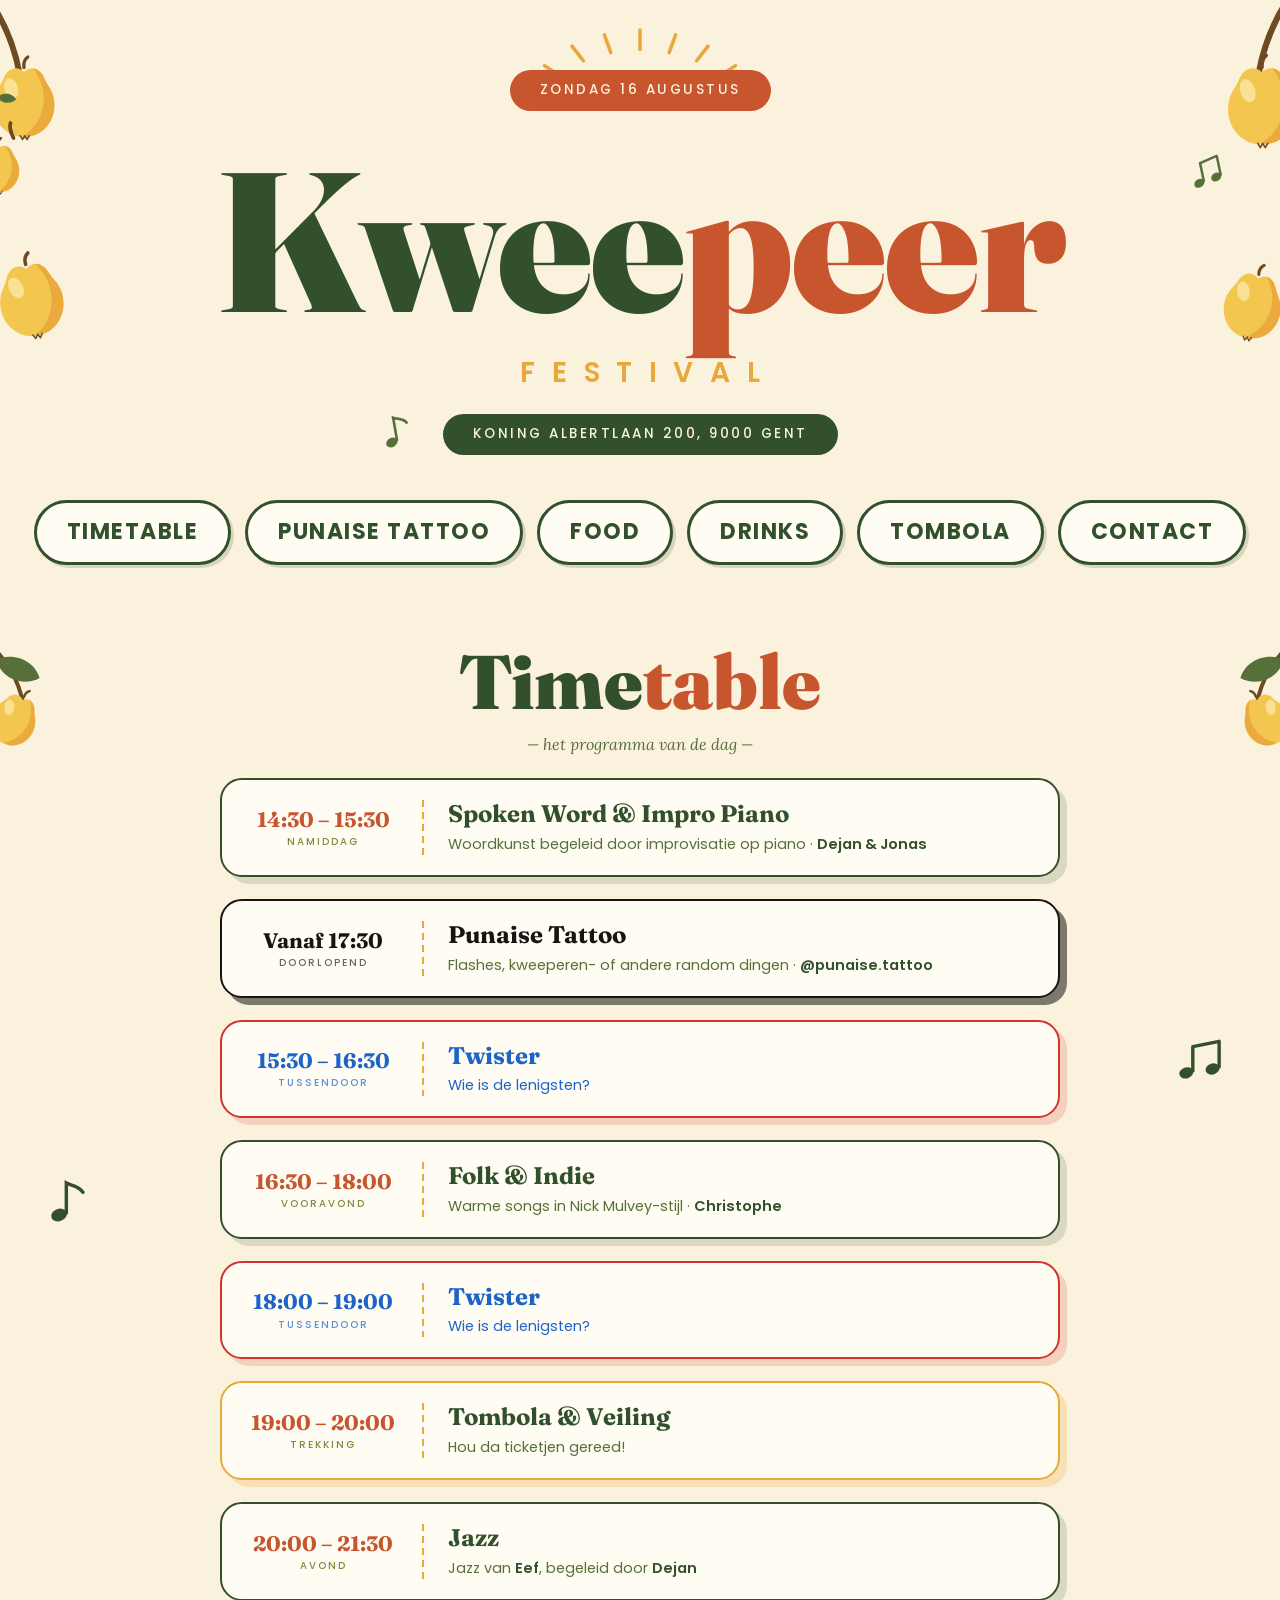
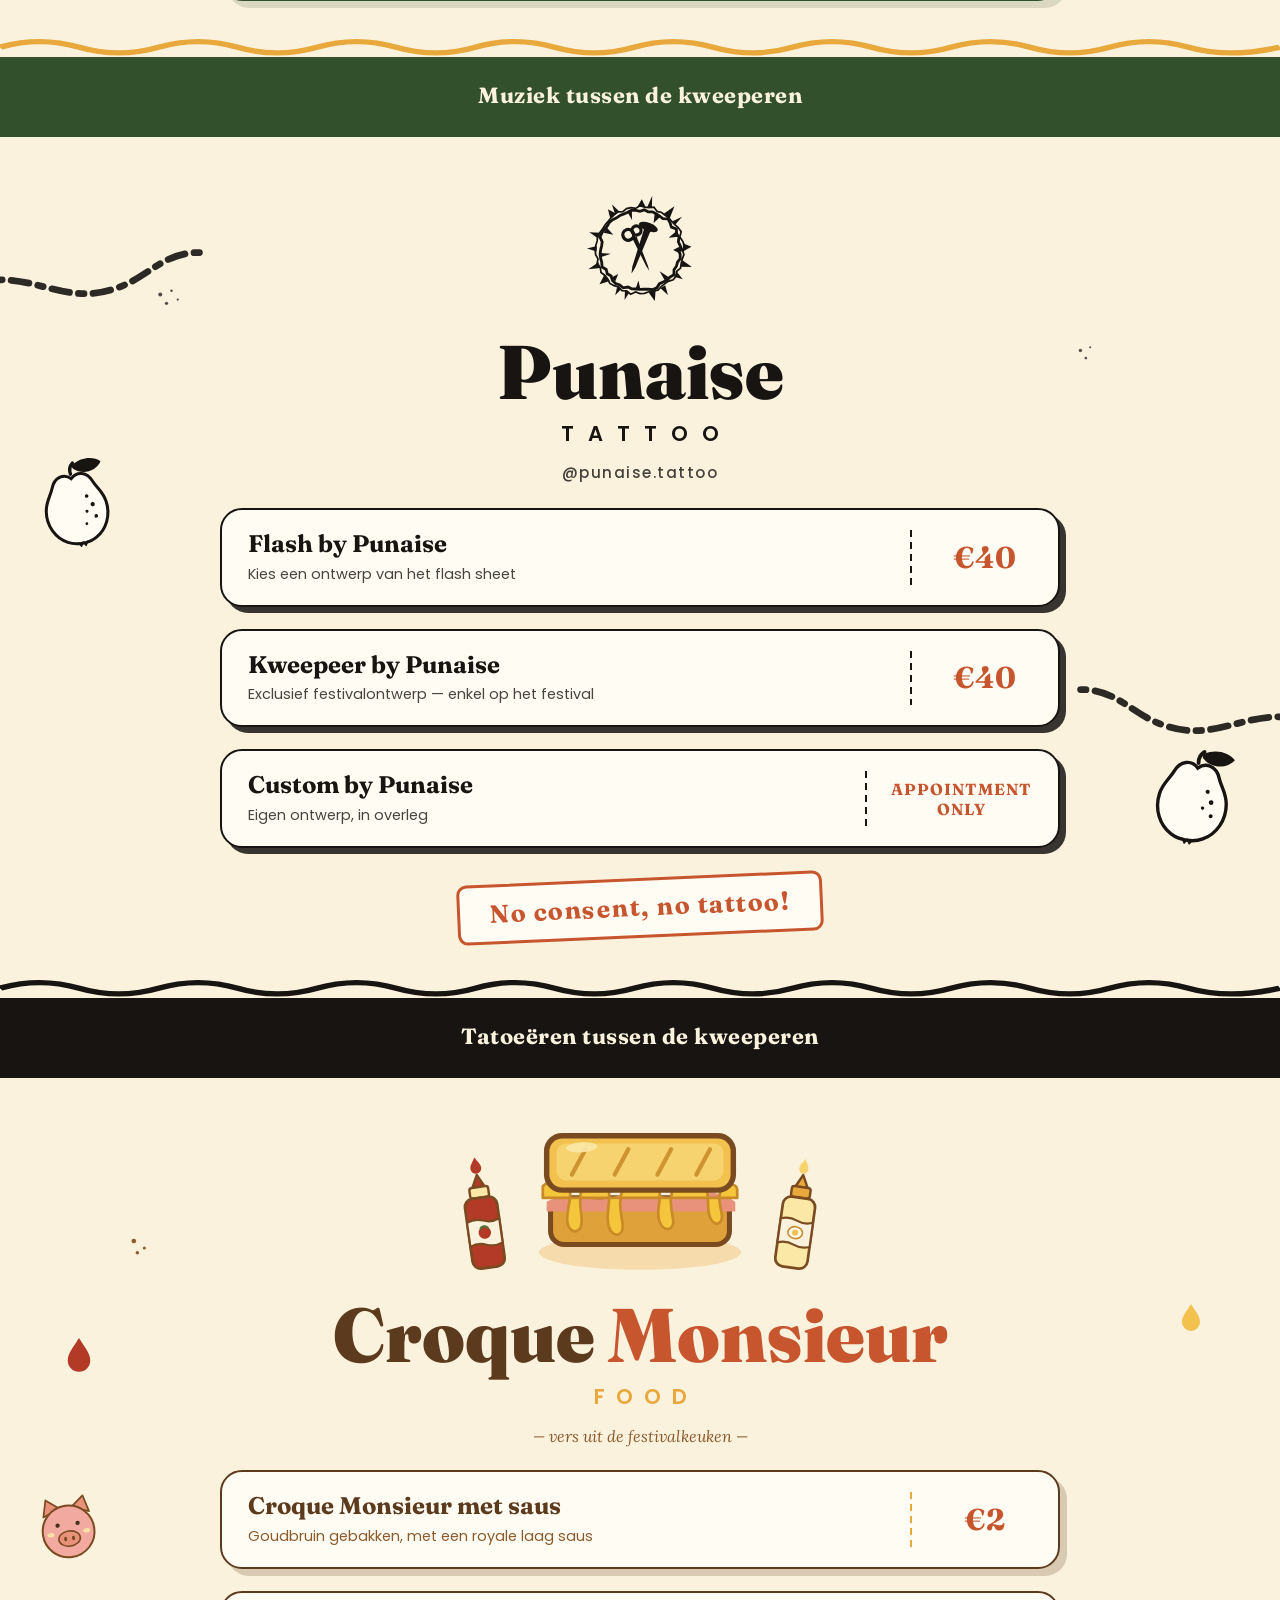
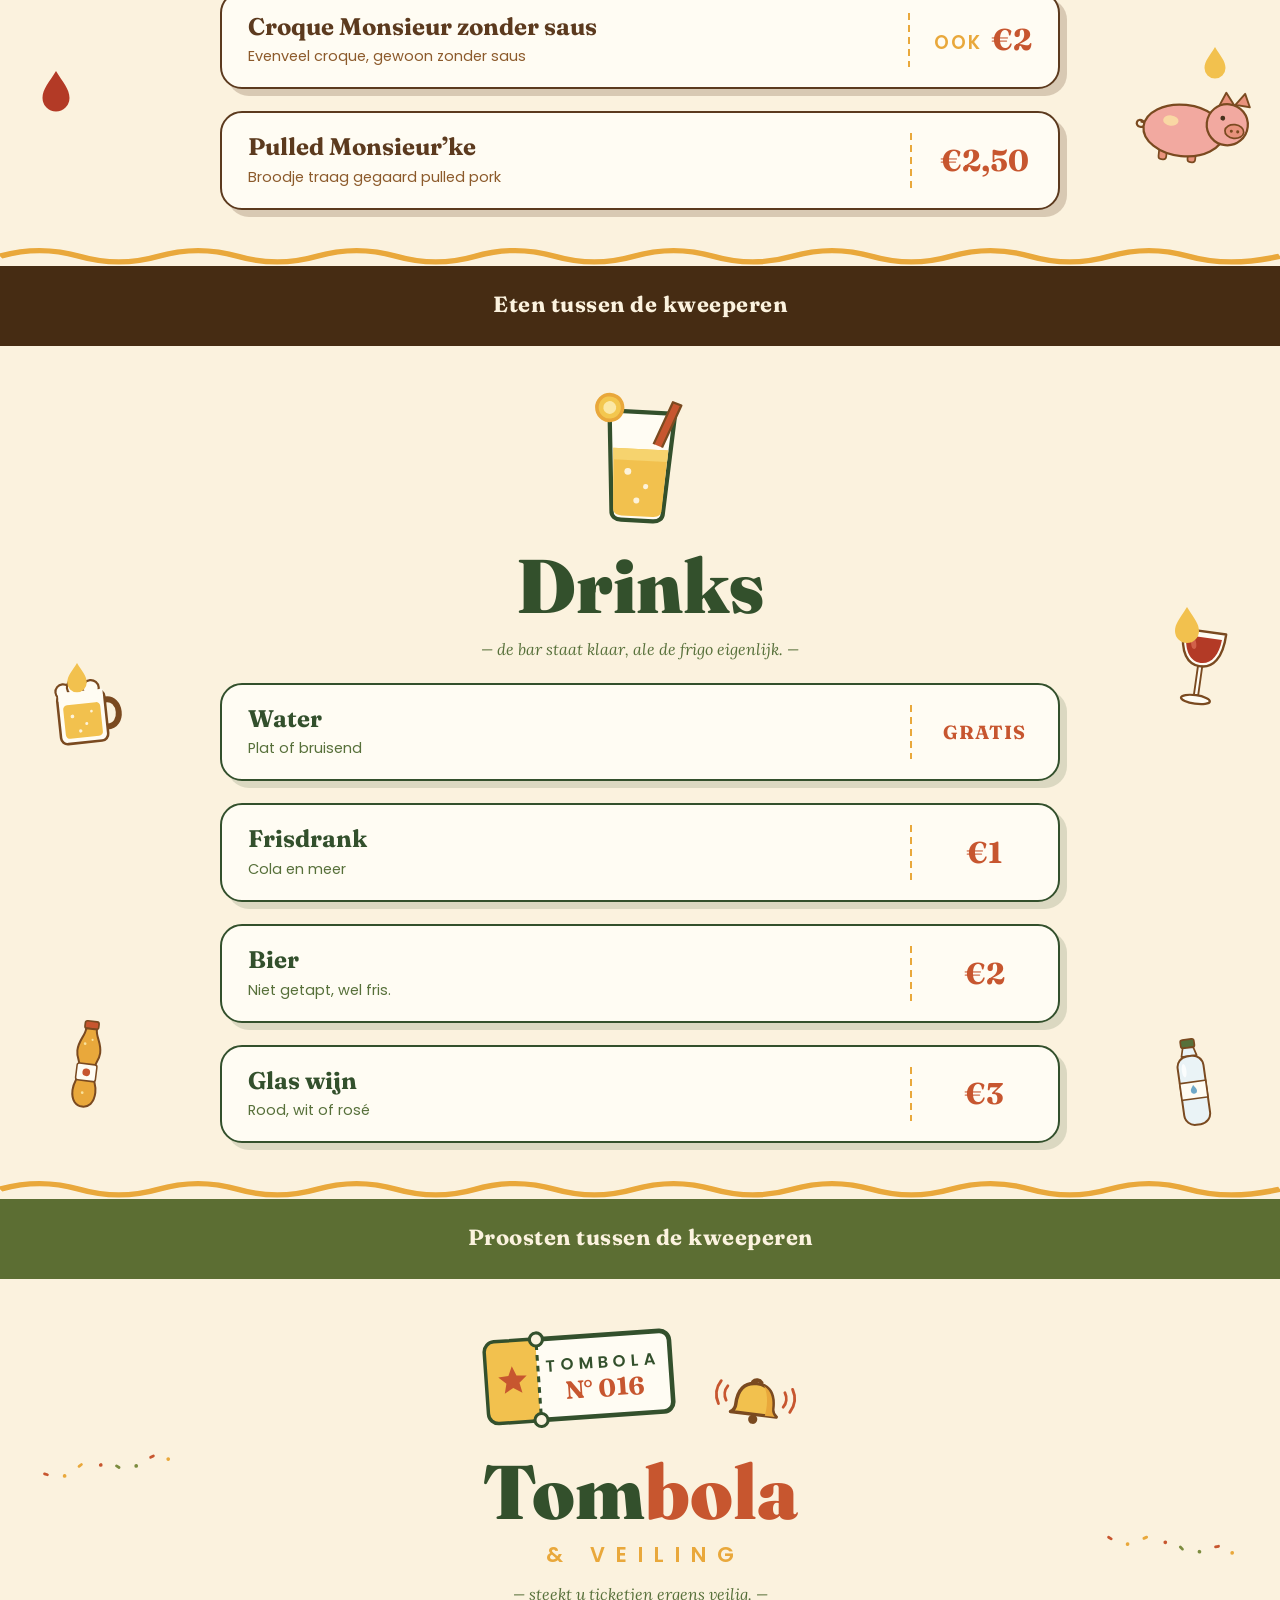
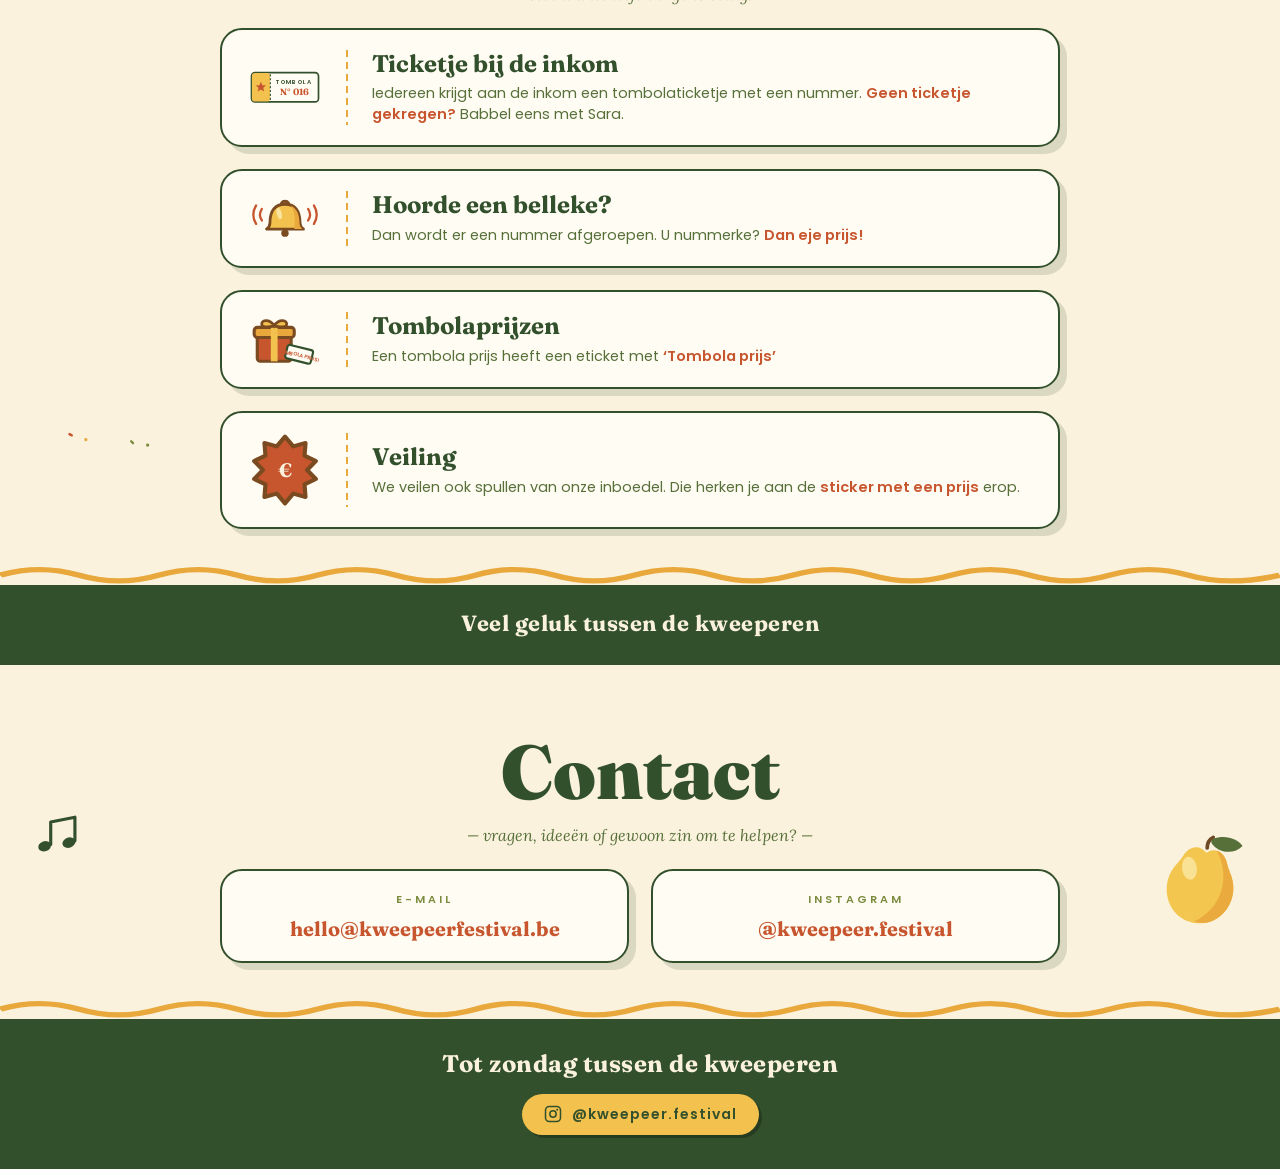
==== commit 010ae2ee: "timetable" ====
--- a/index.html
+++ b/index.html
@@ -207,7 +207,7 @@
 
 
     <div class="kaart kaart-punaise">
-      <div class="tijd">Vanaf 15:00<small>Doorlopend</small></div>
+      <div class="tijd">Vanaf 17:30<small>Doorlopend</small></div>
       <div class="scheiding"></div>
       <div>
         <h2>Punaise Tattoo</h2>
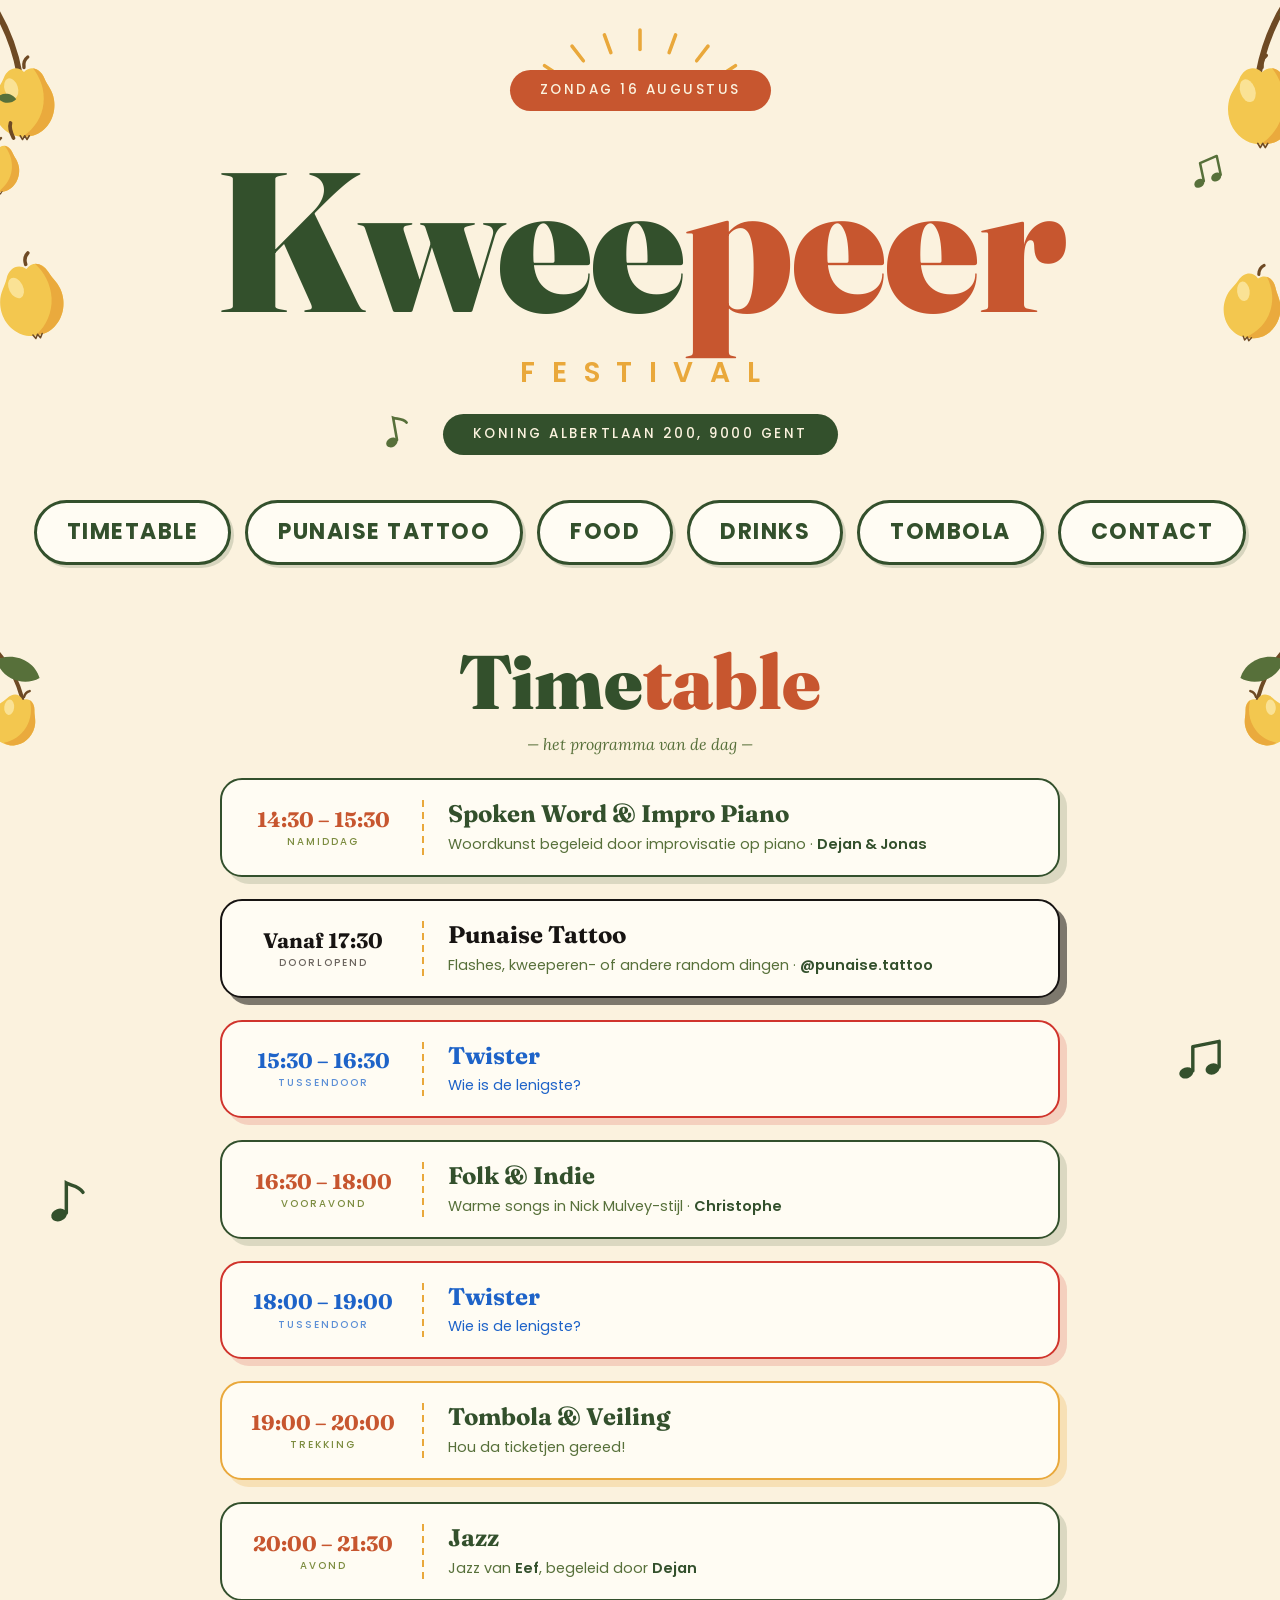
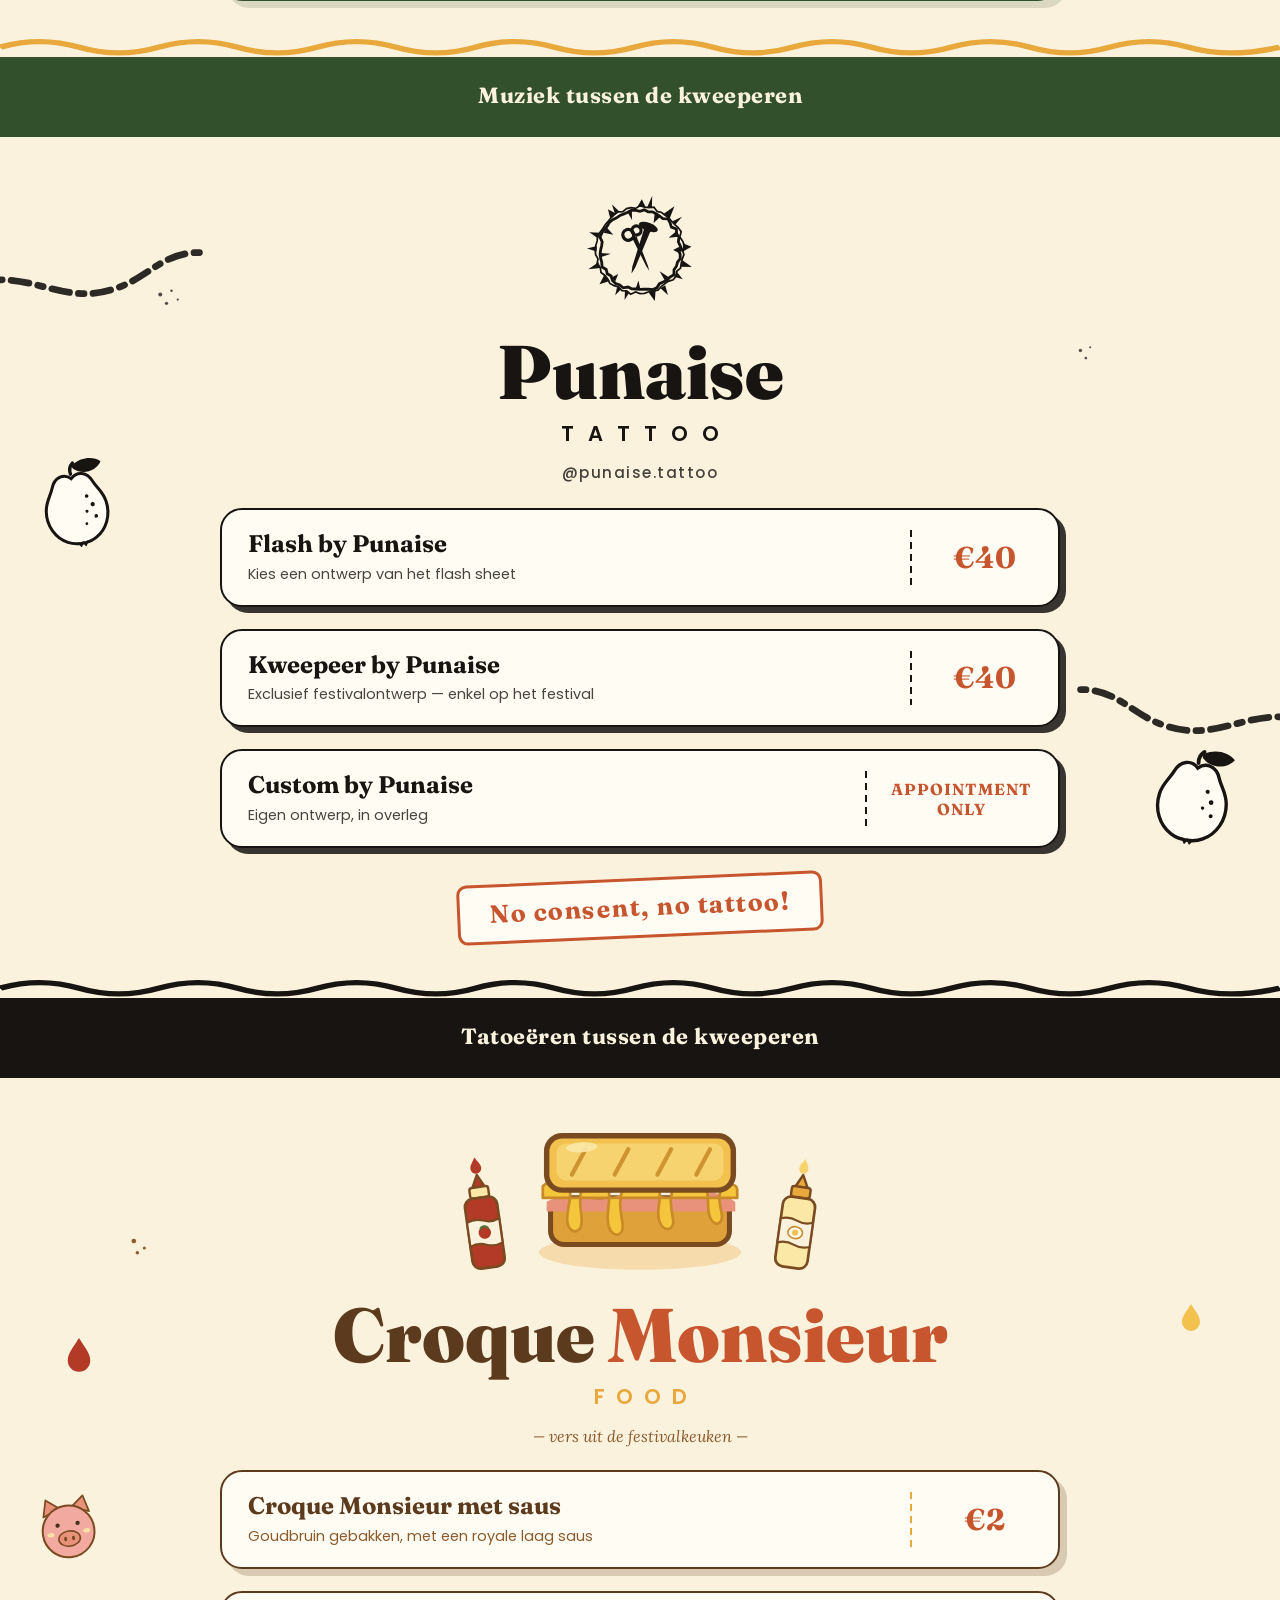
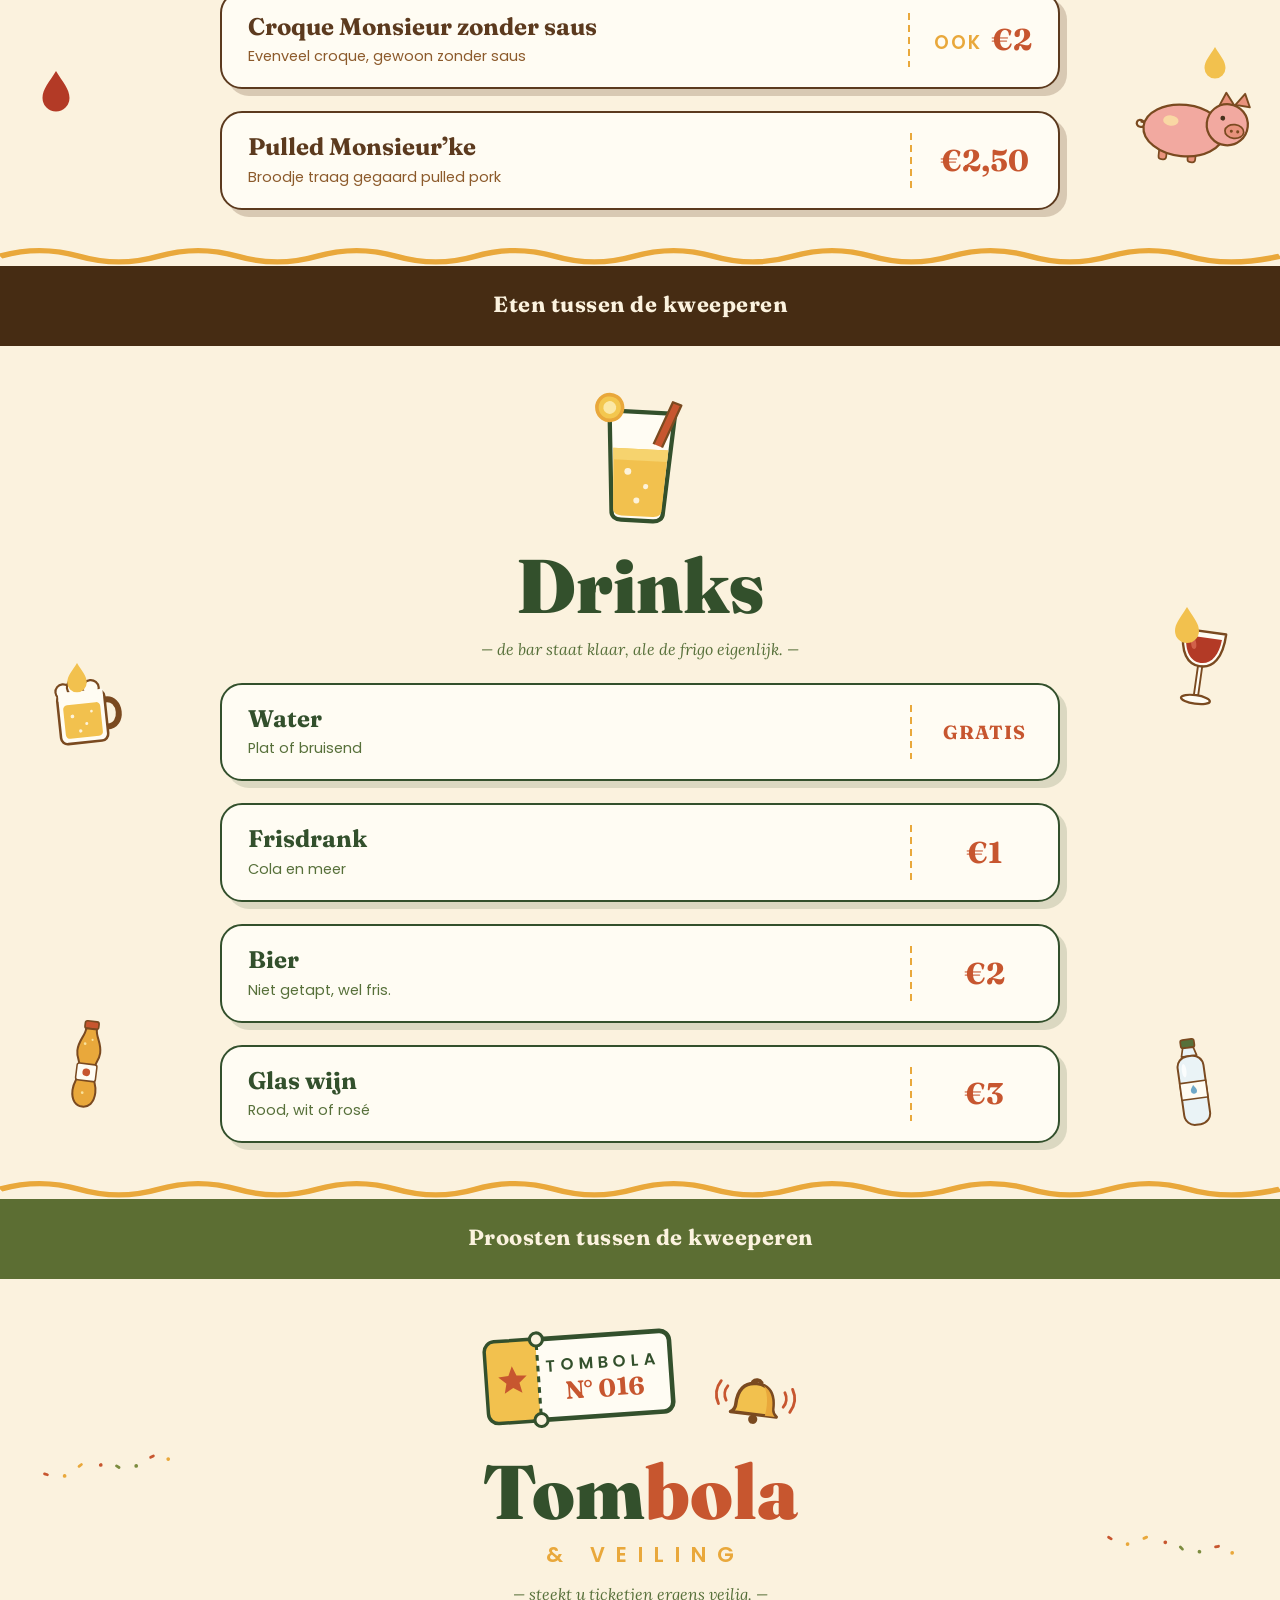
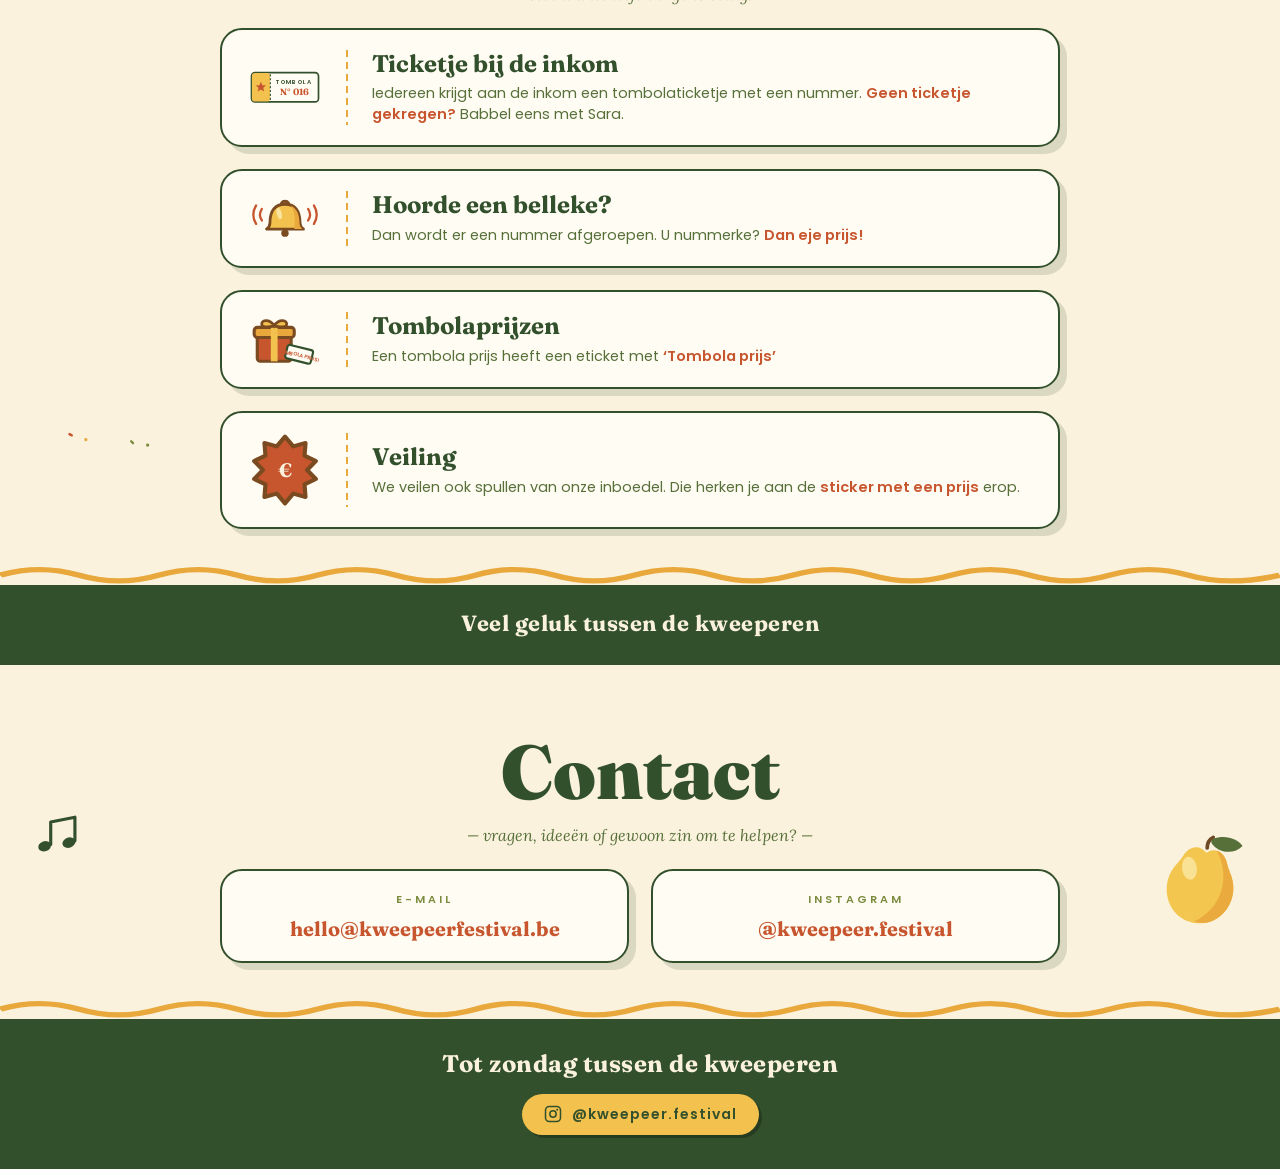
==== commit 27a6510f: "timetable" ====
--- a/index.html
+++ b/index.html
@@ -220,7 +220,7 @@
       <div class="scheiding"></div>
       <div>
         <h2>Twister</h2>
-        <p>Wie is de lenigsten?</p>
+        <p>Wie is de lenigste?</p>
       </div>
     </div>
 
@@ -238,7 +238,7 @@
       <div class="scheiding"></div>
       <div>
         <h2>Twister</h2>
-        <p>Wie is de lenigsten?</p>
+        <p>Wie is de lenigste?</p>
       </div>
     </div>
 
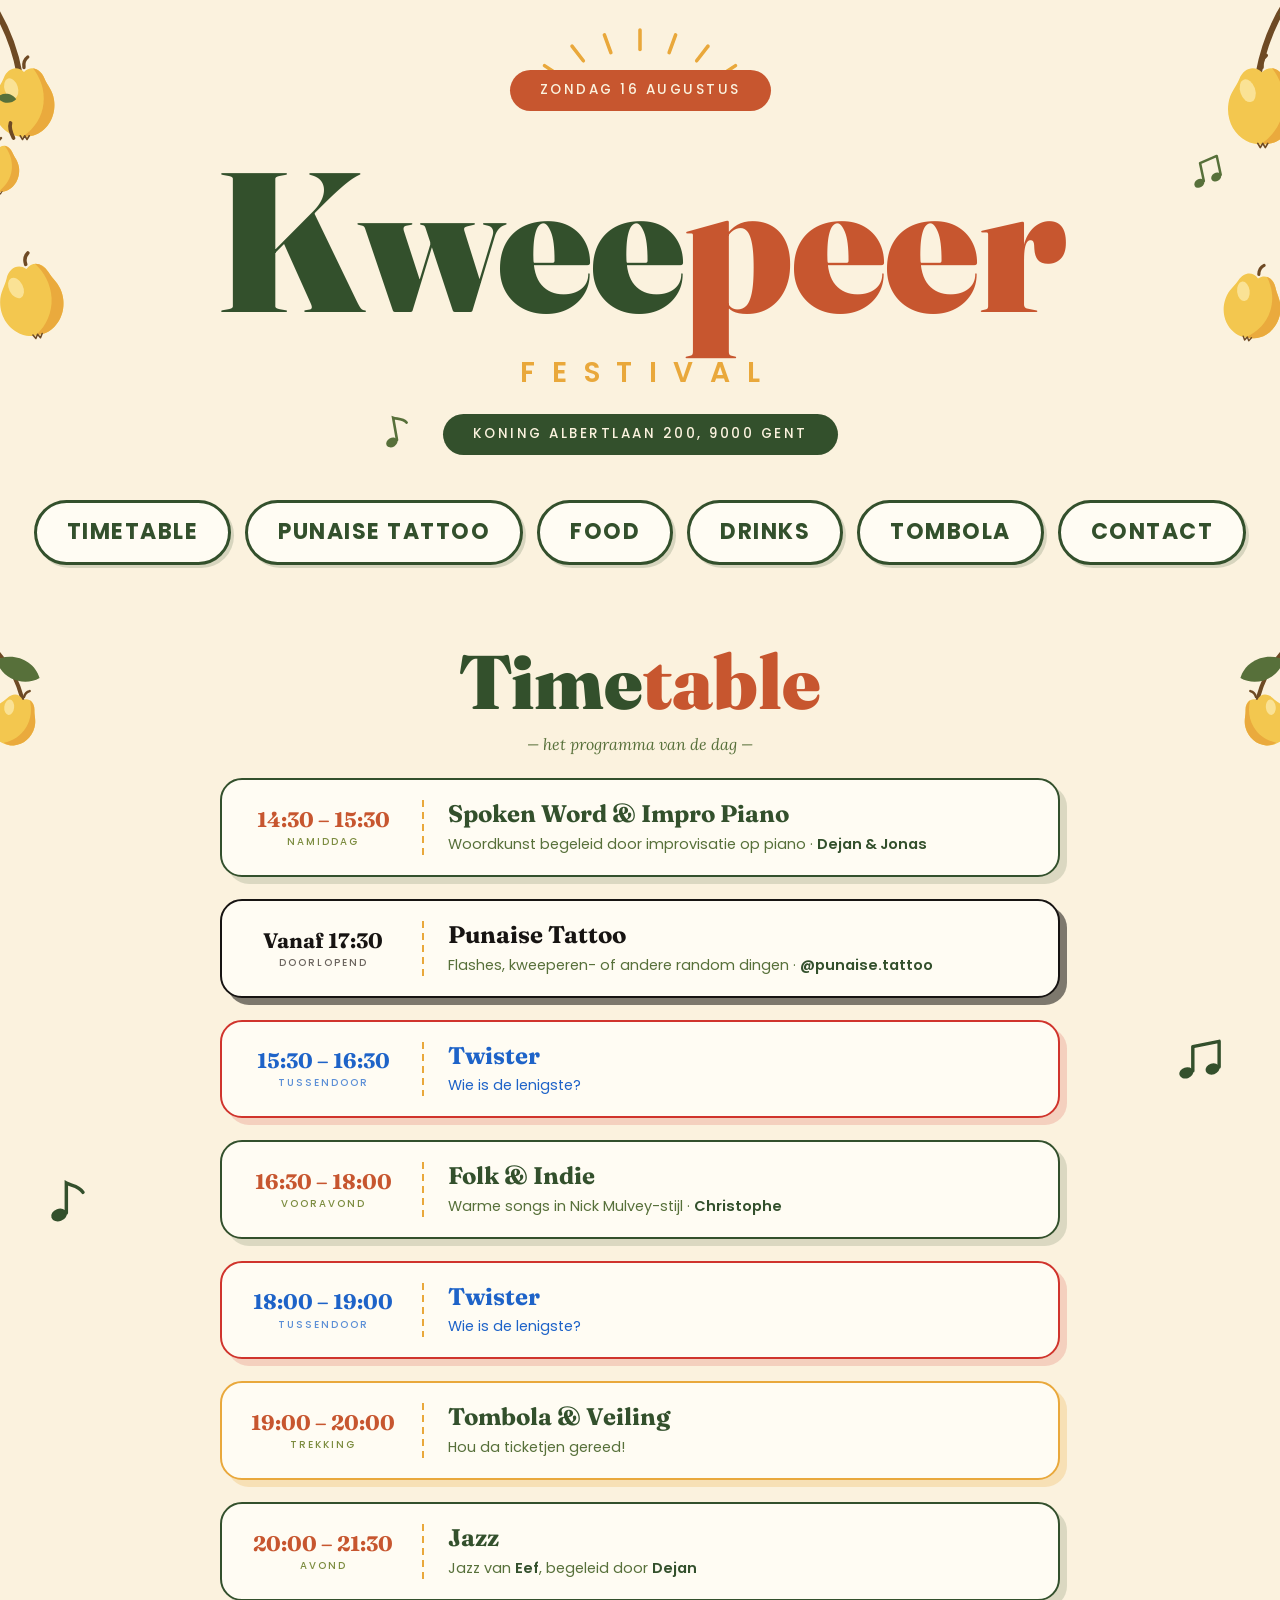
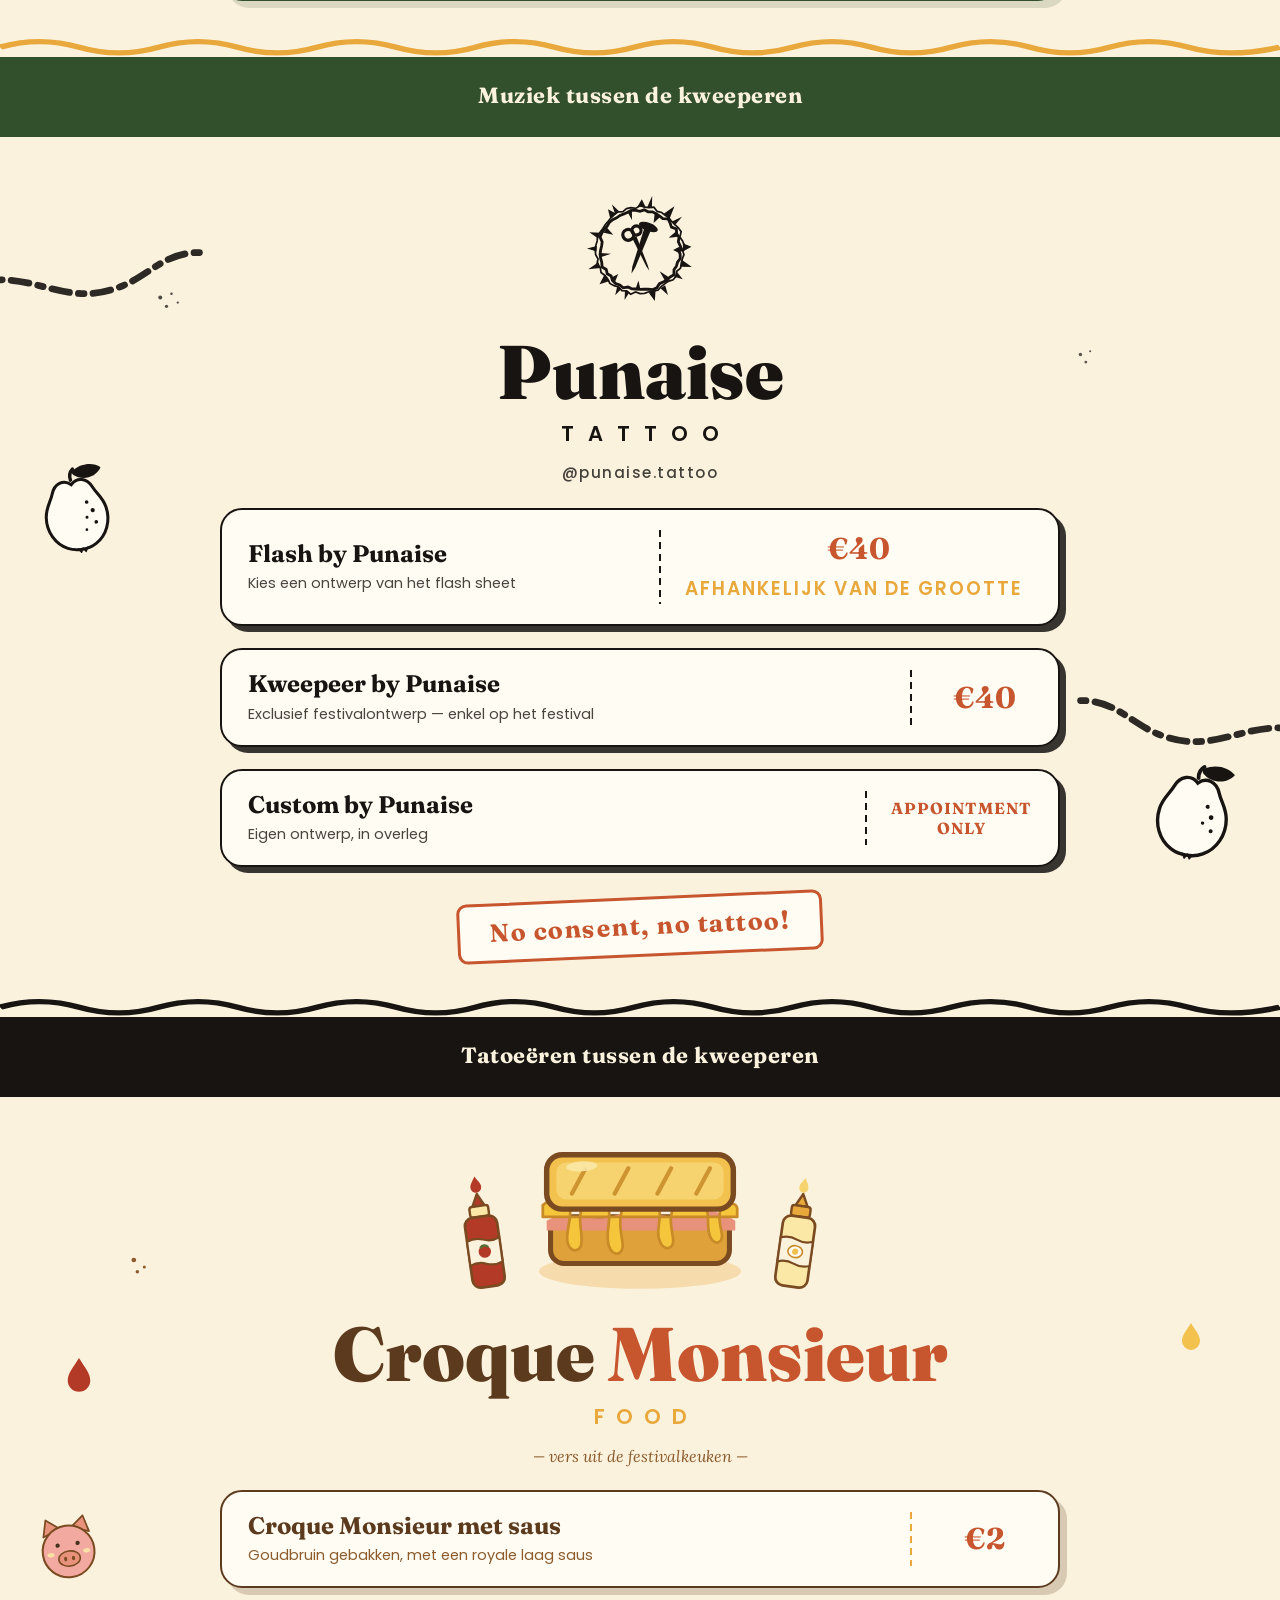
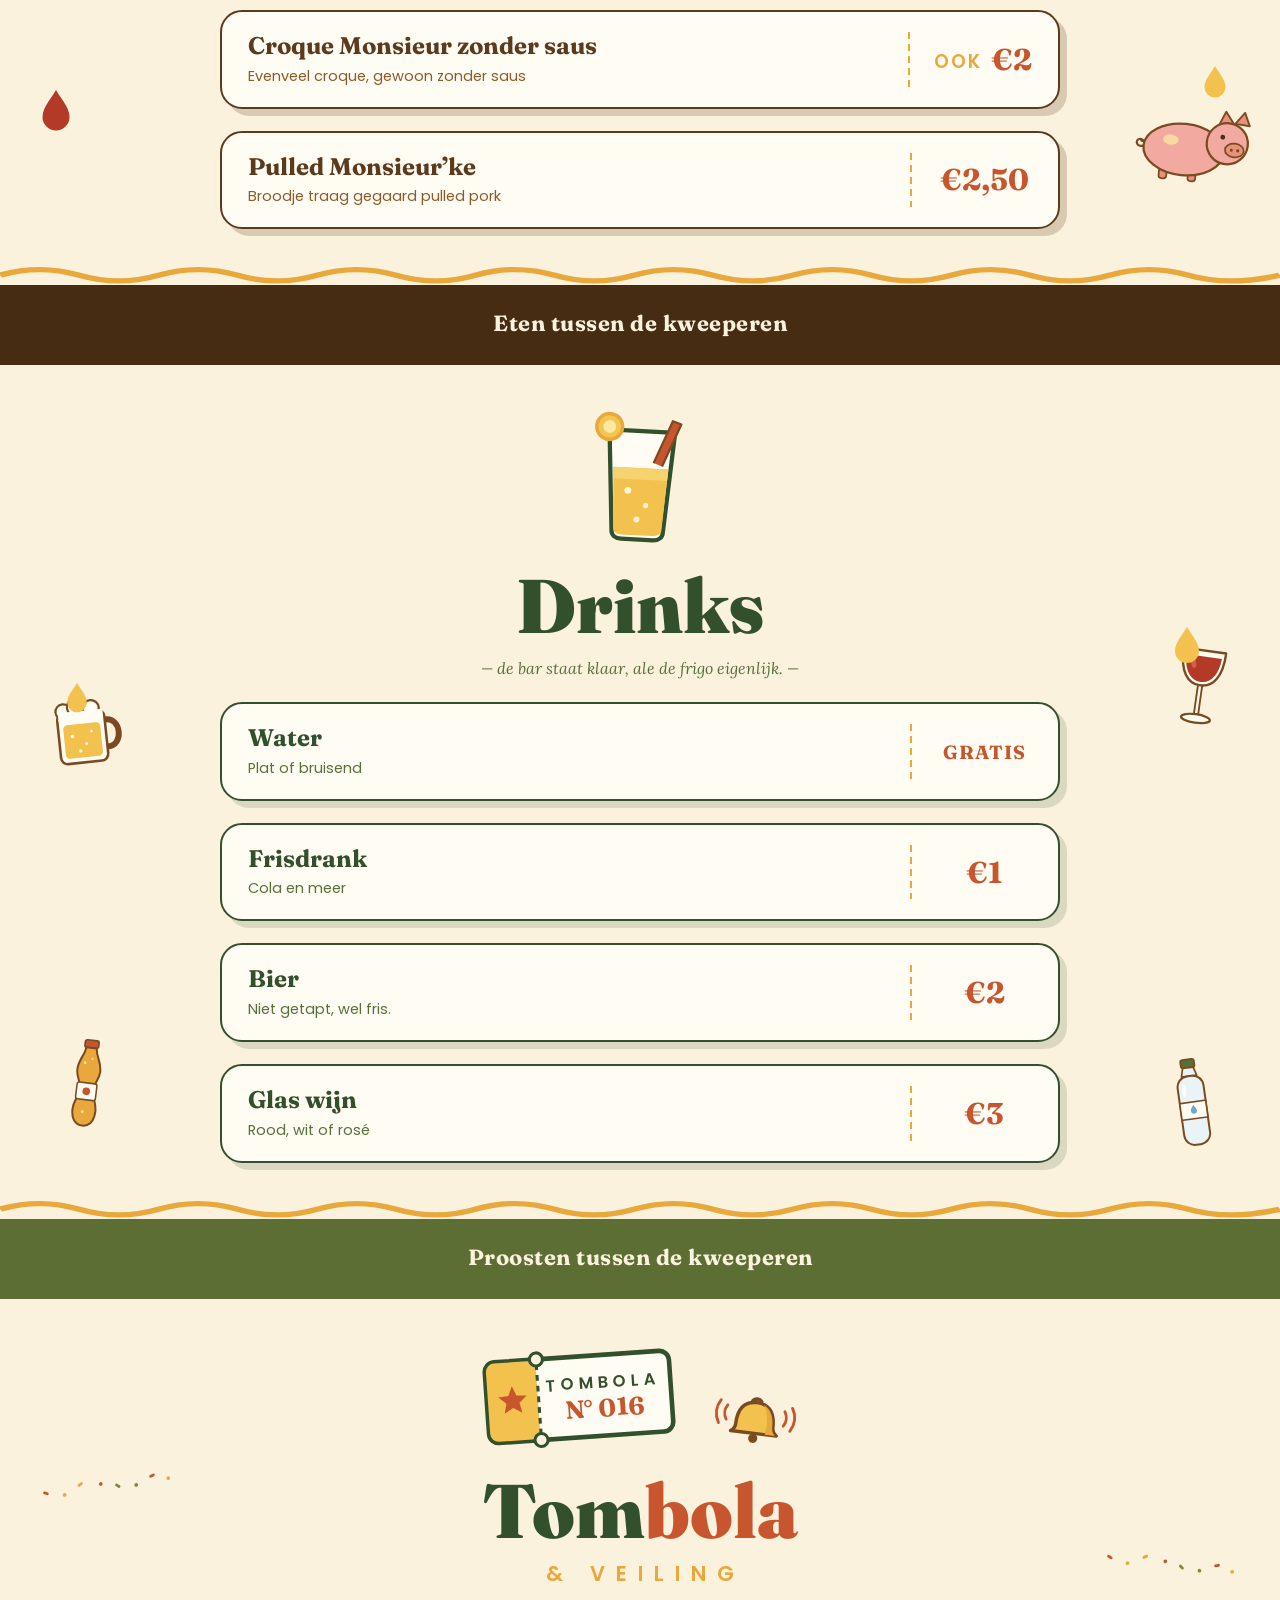
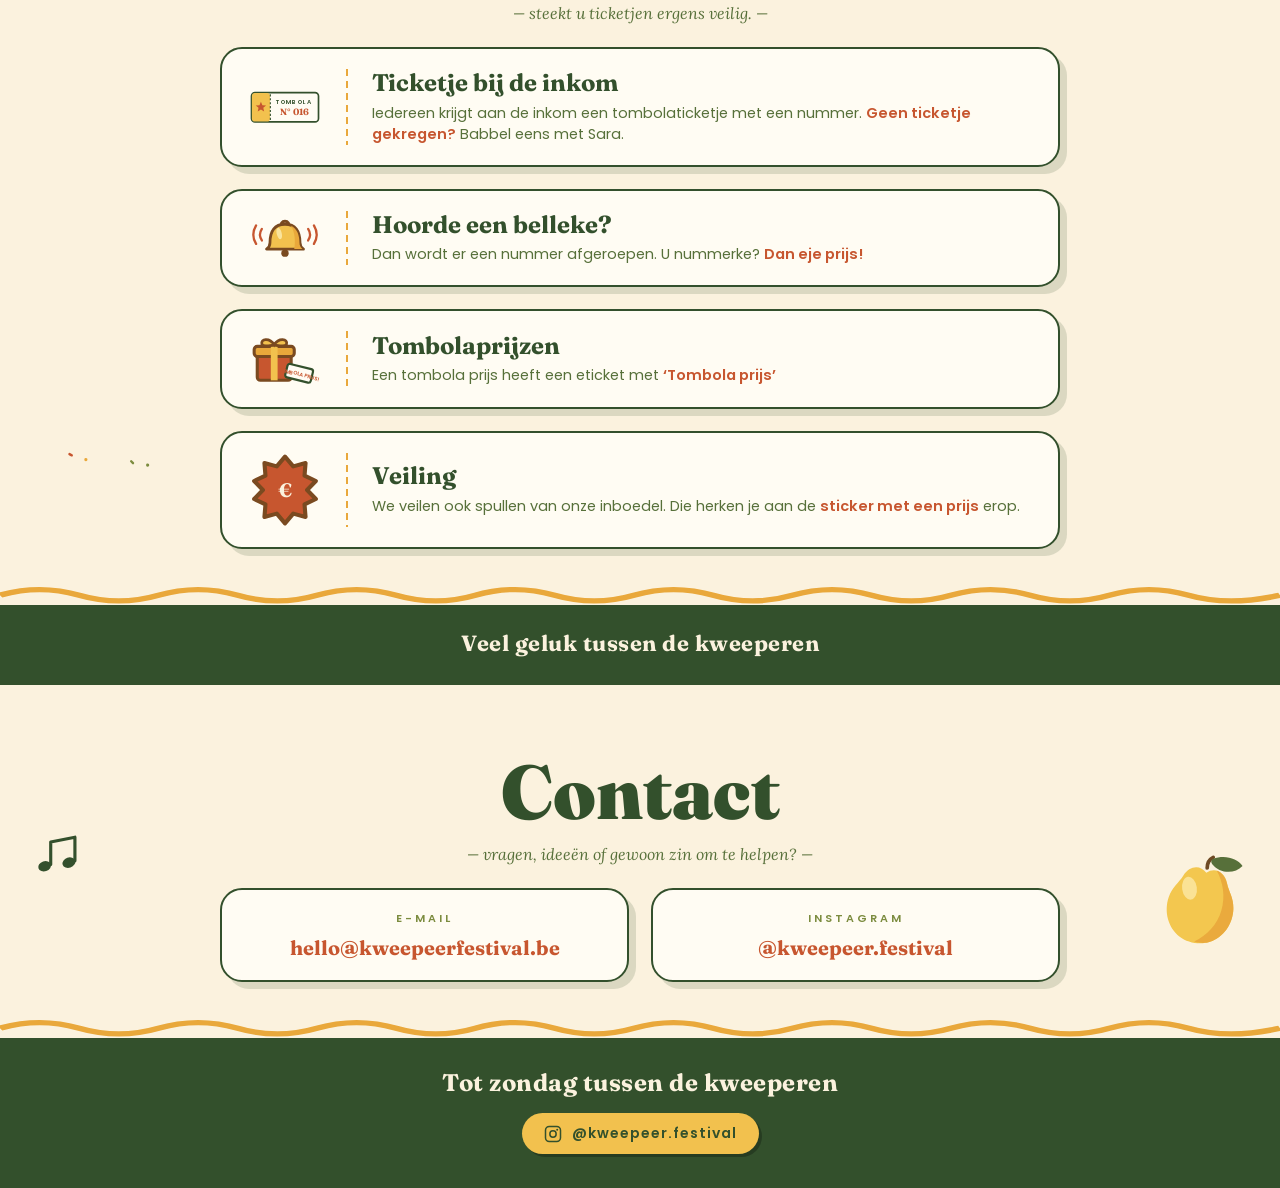
==== commit f2ee1c24: "punaise tattoo" ====
--- a/index.html
+++ b/index.html
@@ -302,7 +302,7 @@
         <p>Kies een ontwerp van het flash sheet</p>
       </div>
       <div class="scheiding"></div>
-      <div class="prijs">&euro;40</div>
+     <div class="prijs">&euro;40<div class="scheiding"></div><span class="ook">afhankelijk van de grootte</span></div>
     </div>
     <div class="kaart">
       <div style="flex:1">
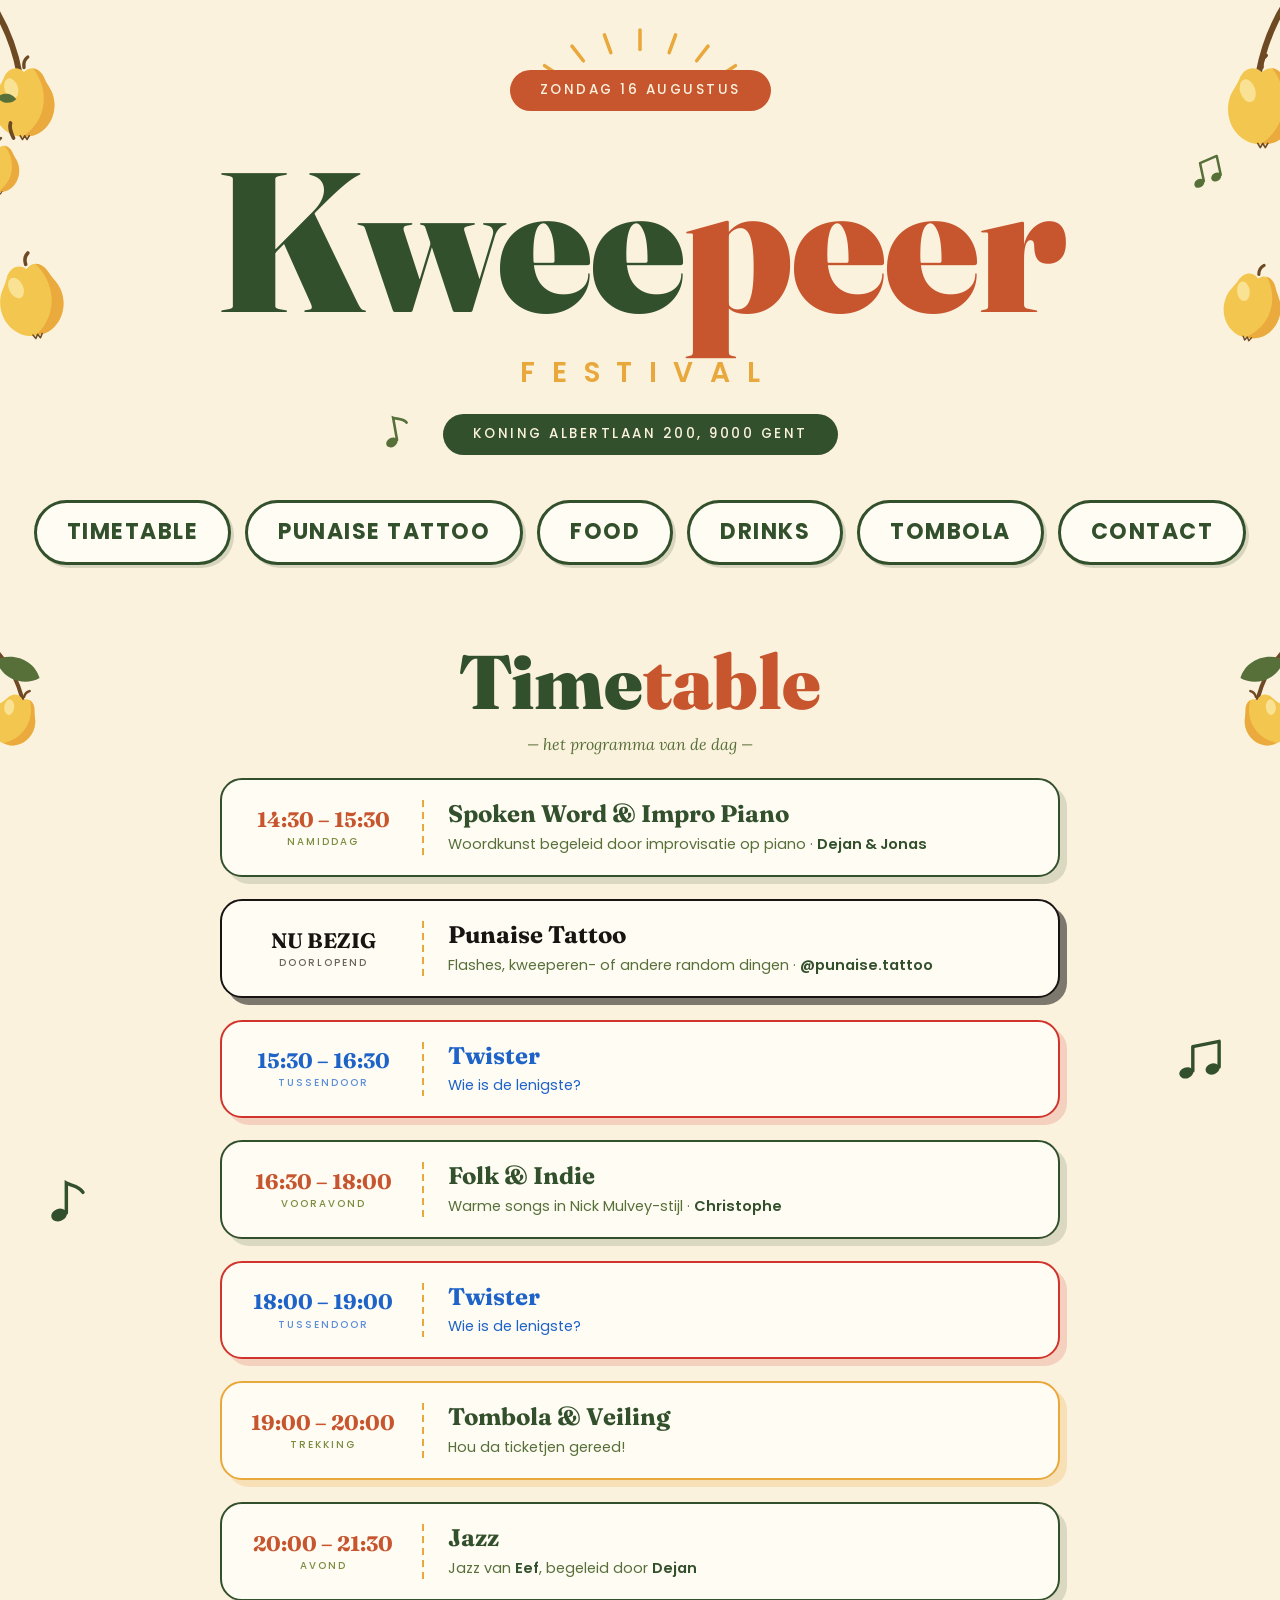
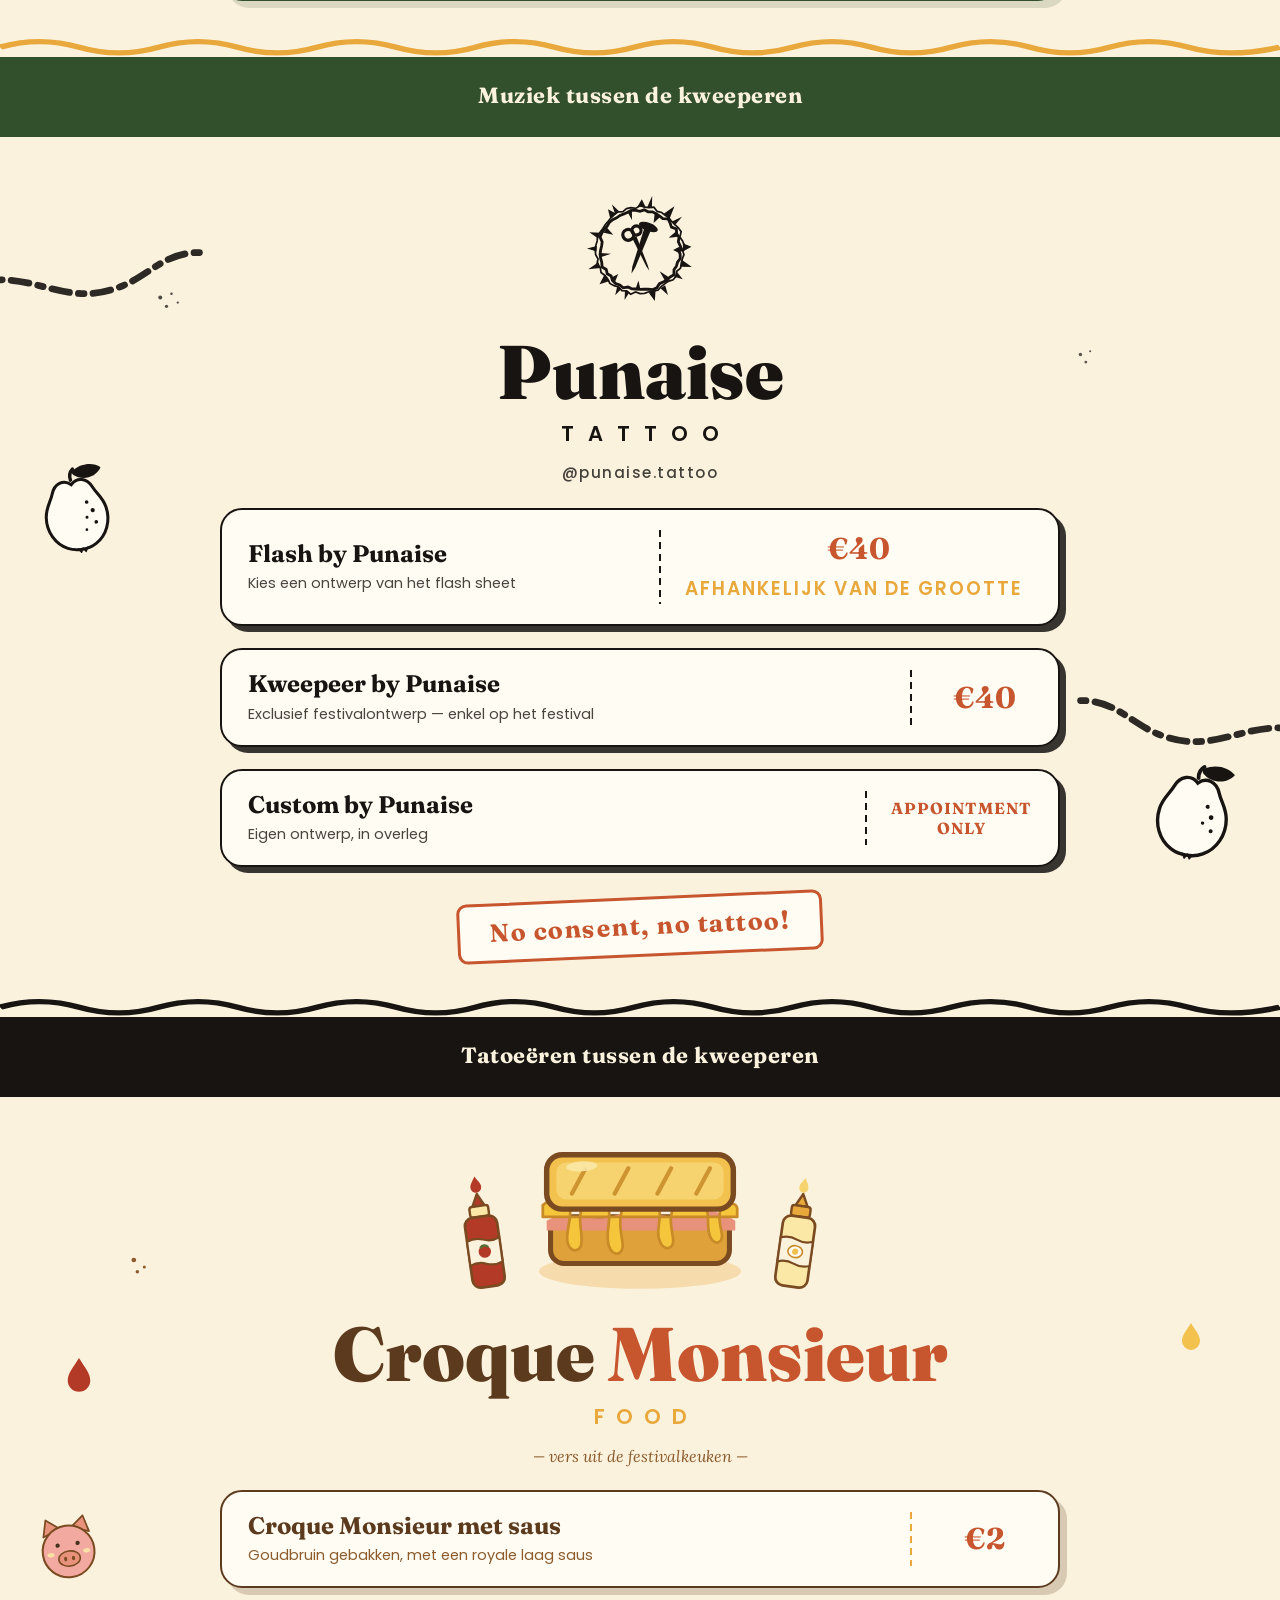
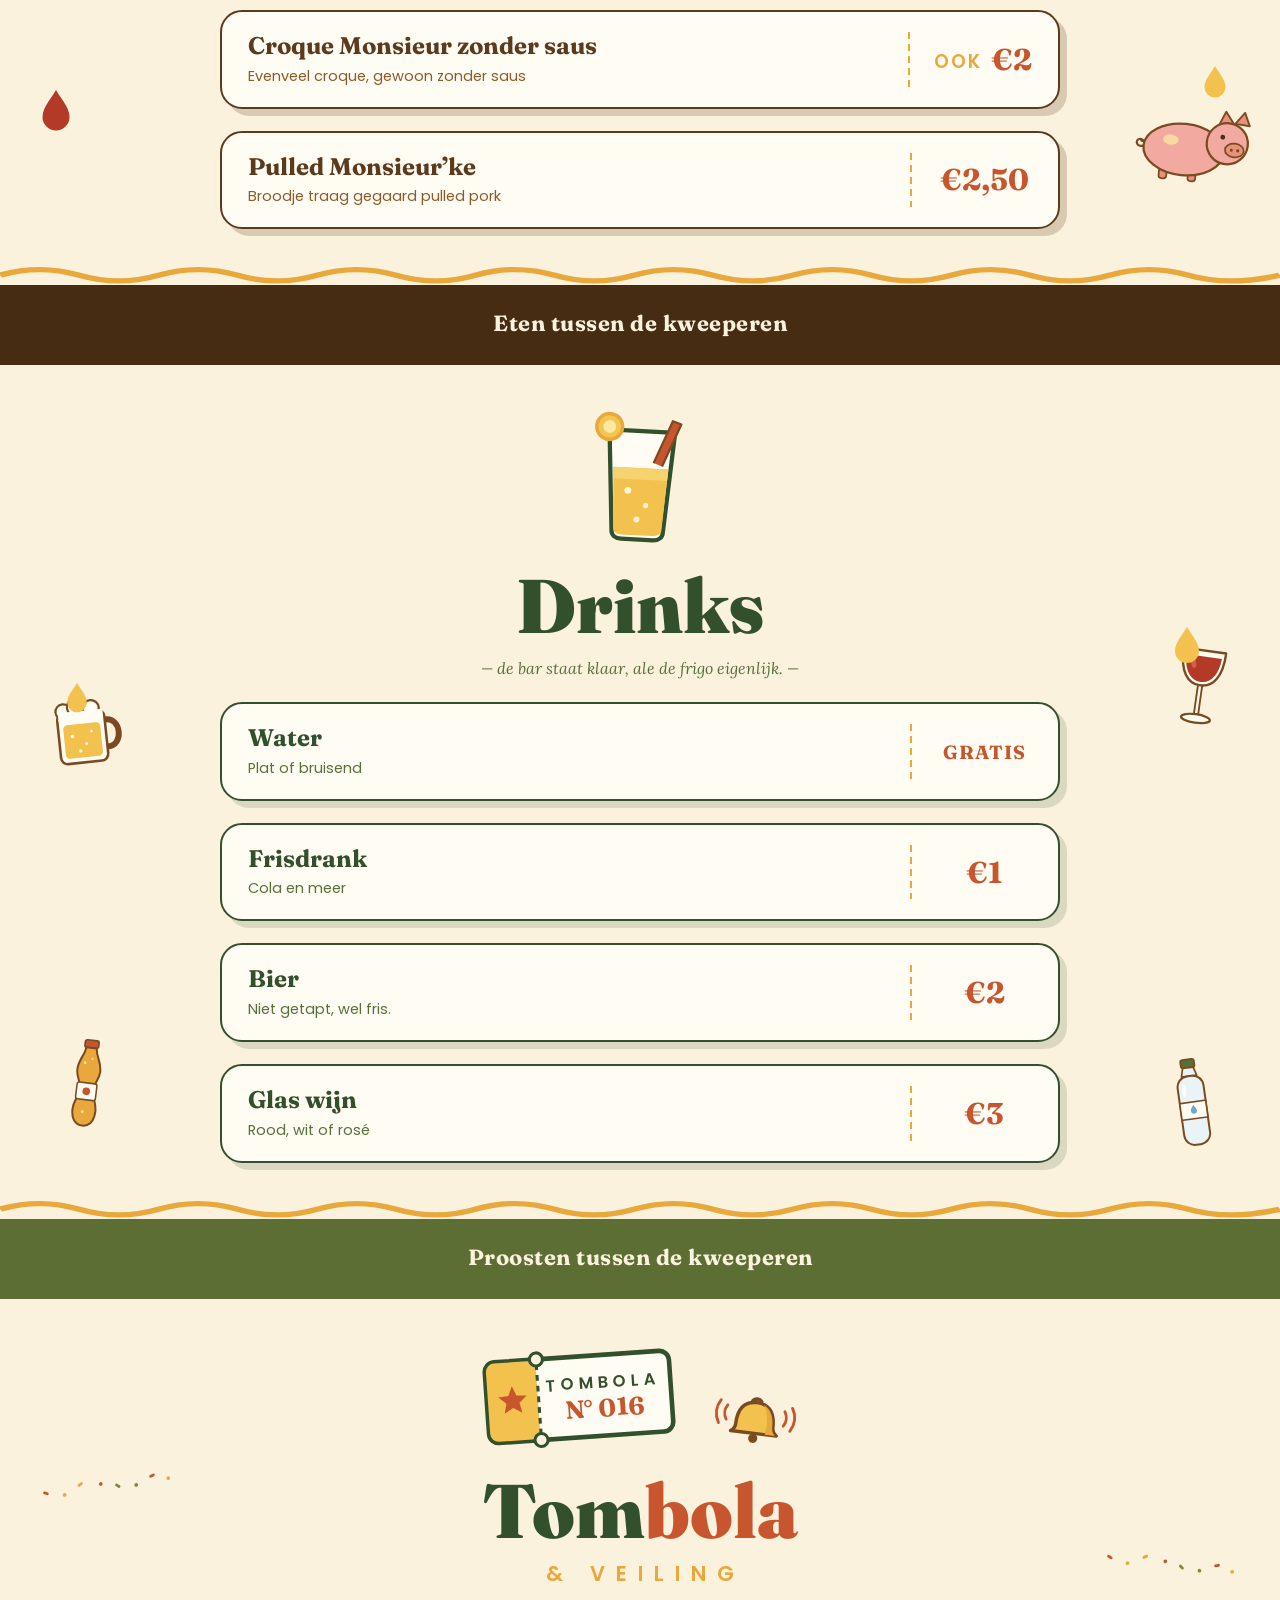
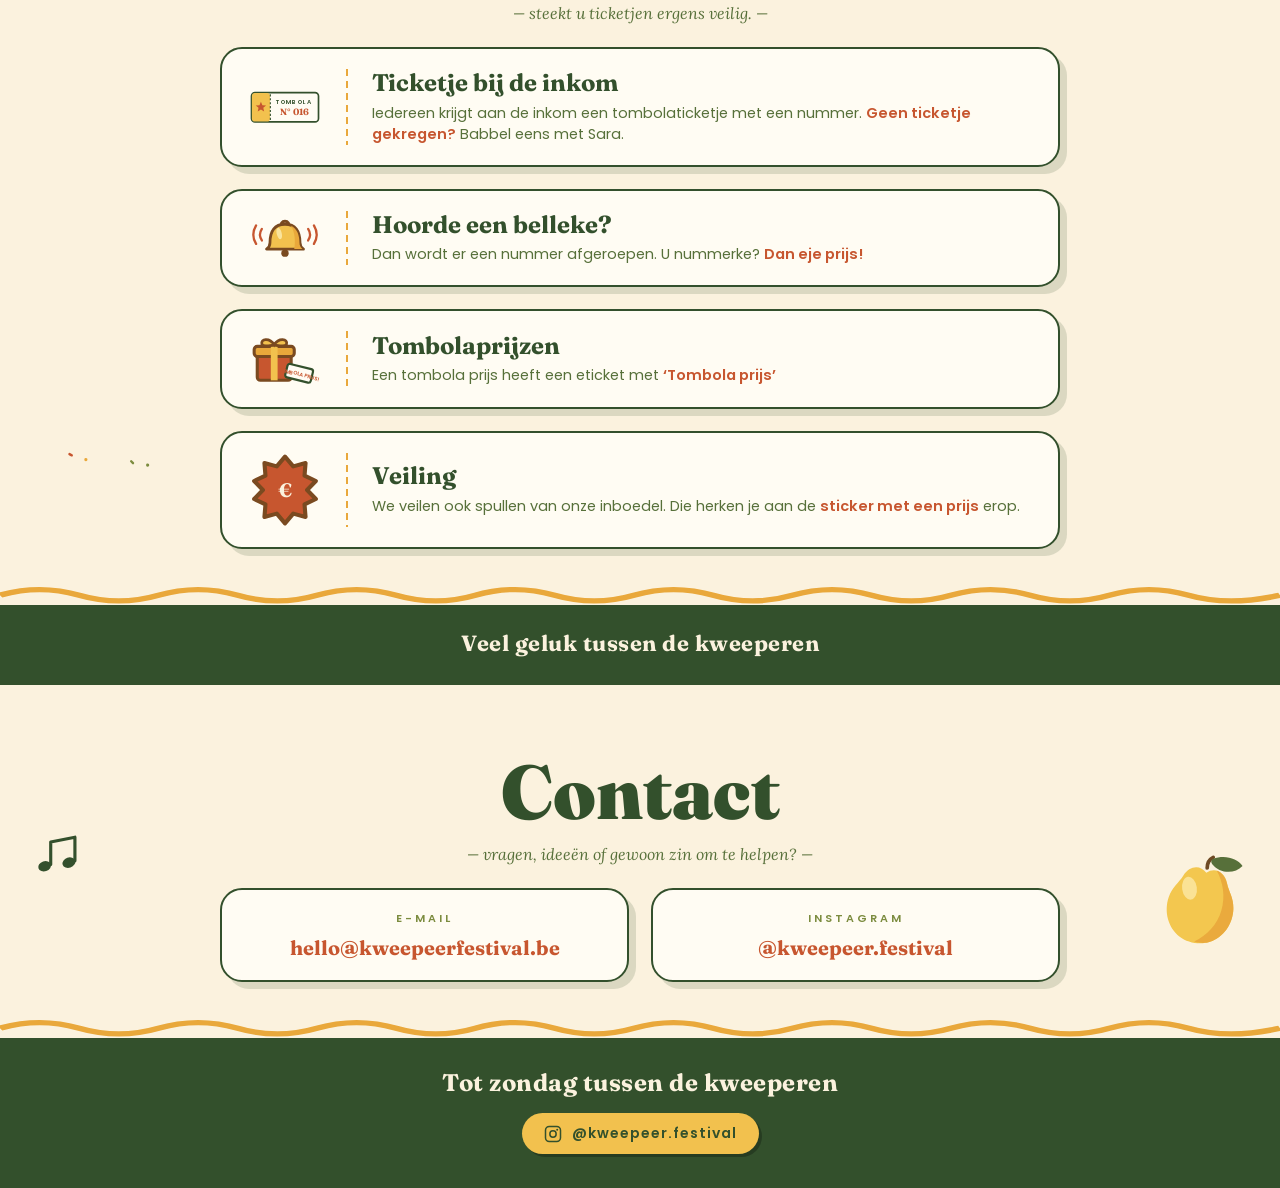
==== commit f8eb664d: "punaise tattoo" ====
--- a/index.html
+++ b/index.html
@@ -207,7 +207,7 @@
 
 
     <div class="kaart kaart-punaise">
-      <div class="tijd">Vanaf 17:30<small>Doorlopend</small></div>
+      <div class="tijd">NU BEZIG<small>Doorlopend</small></div>
       <div class="scheiding"></div>
       <div>
         <h2>Punaise Tattoo</h2>
